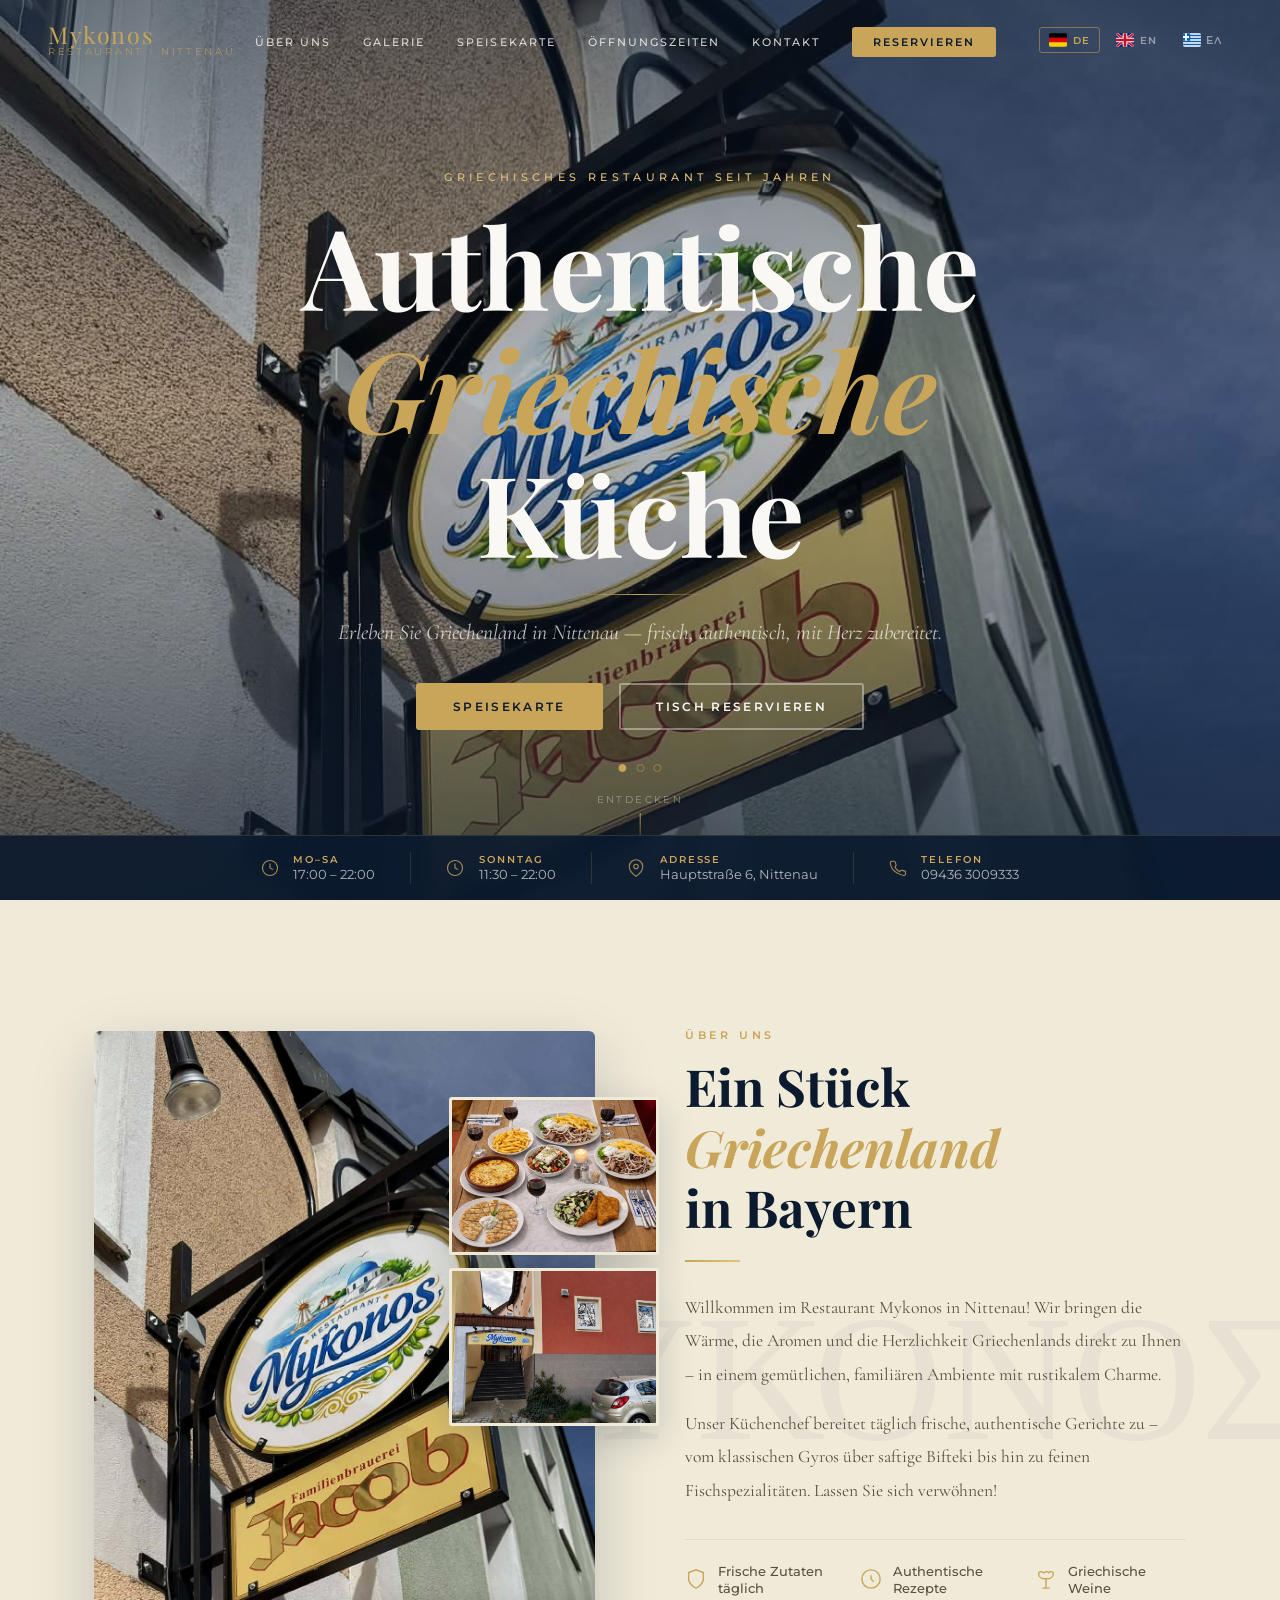
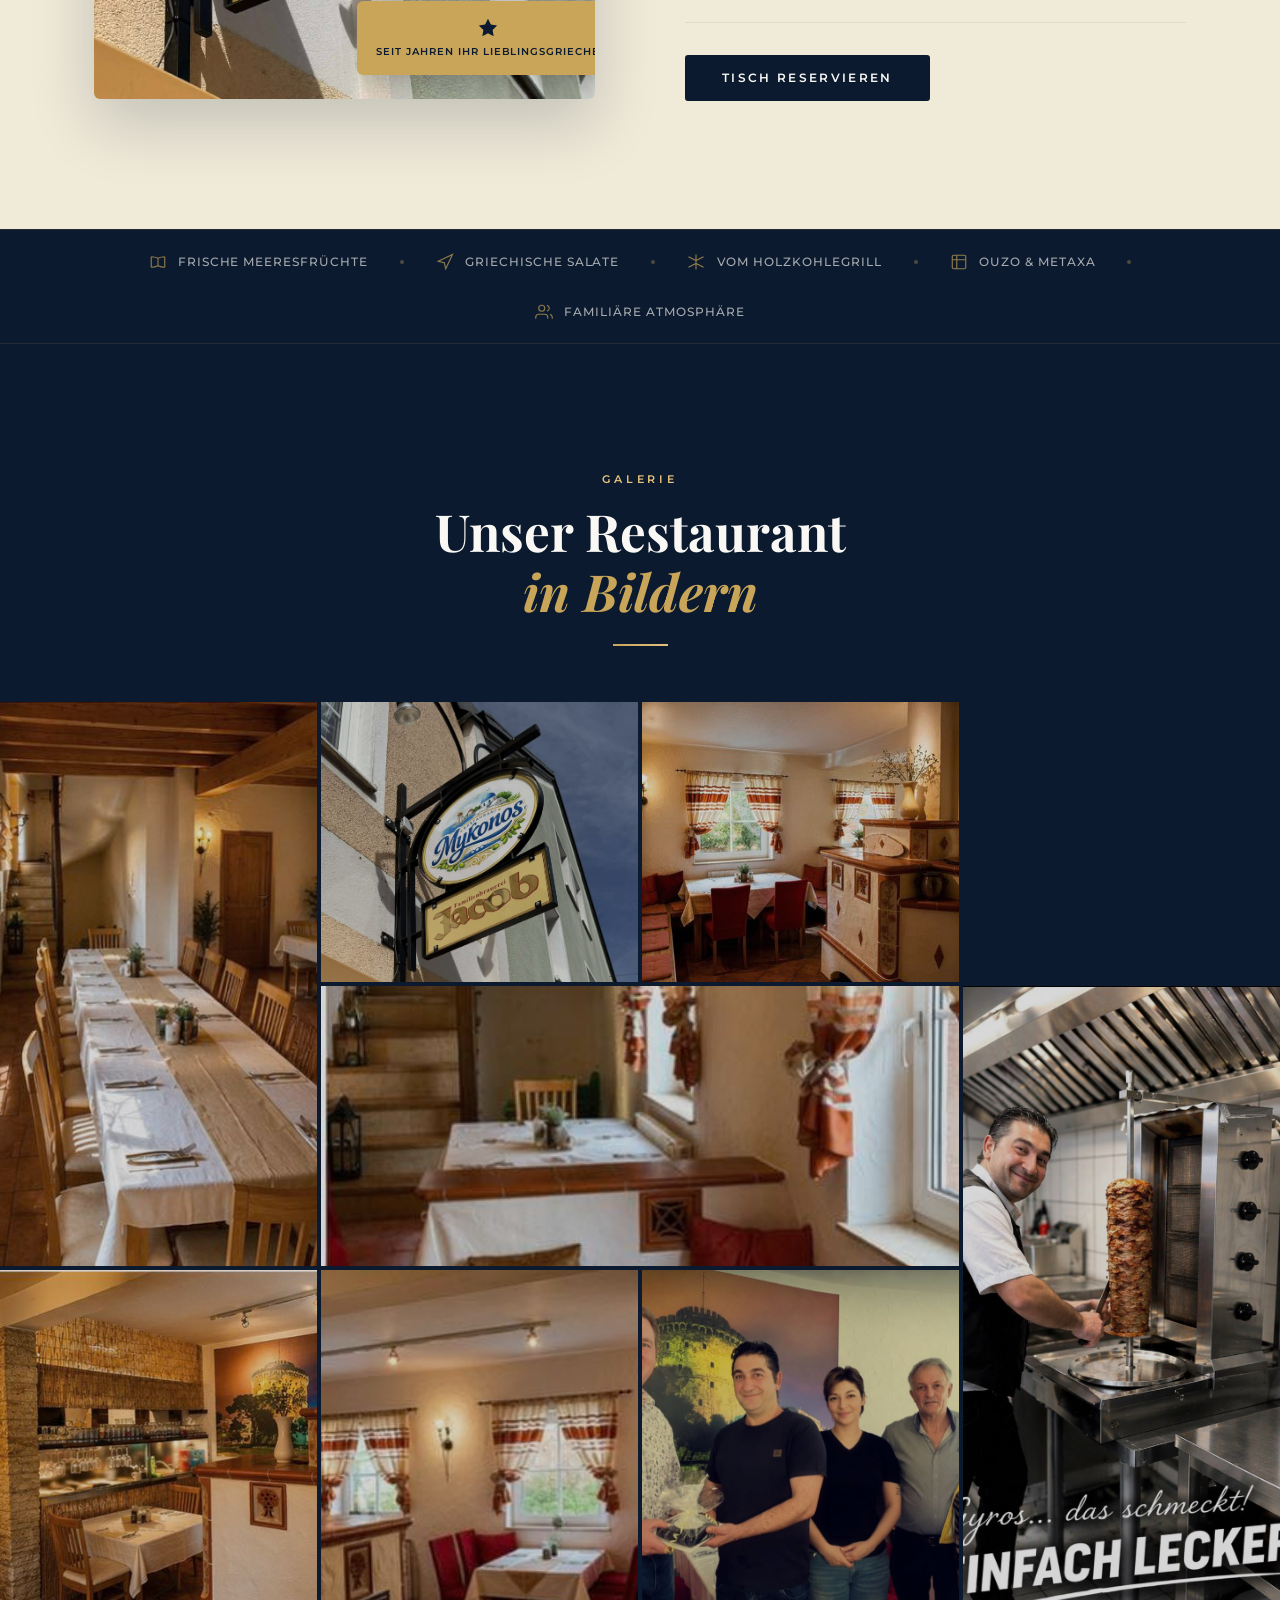
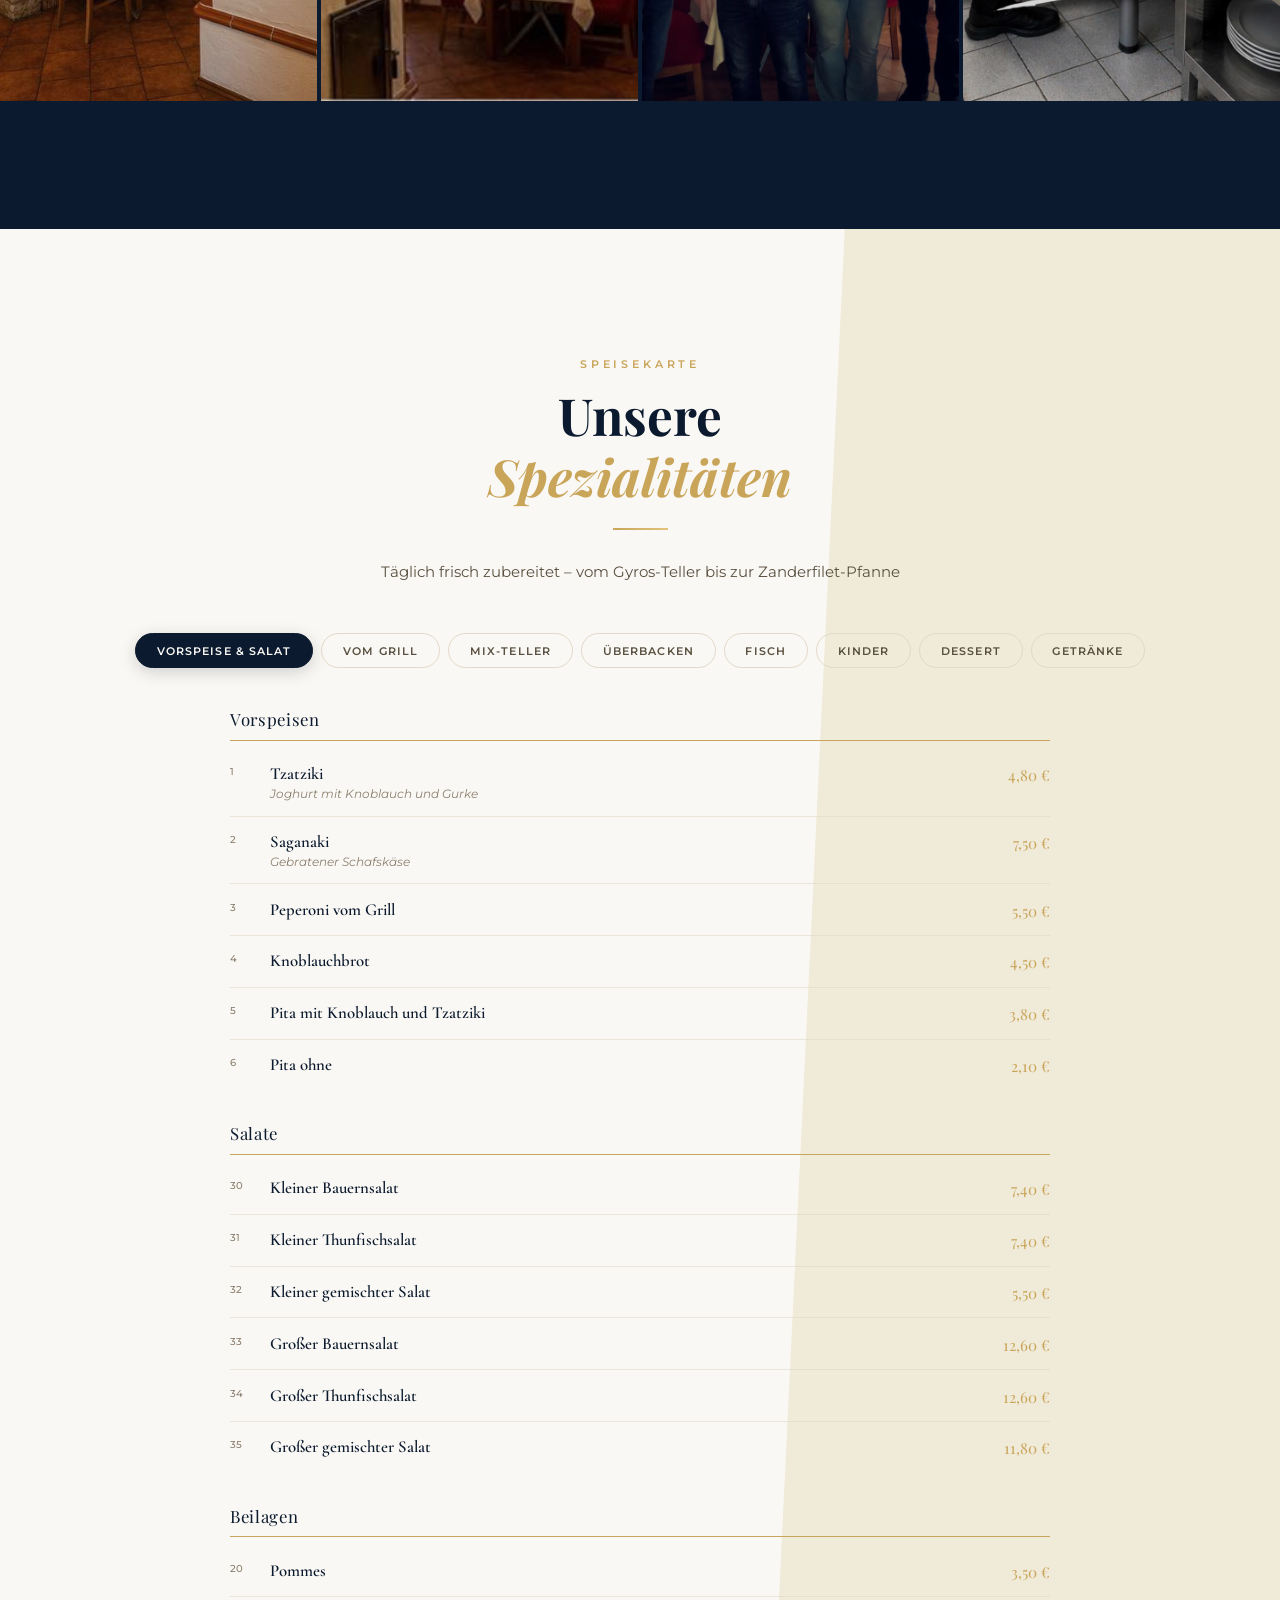
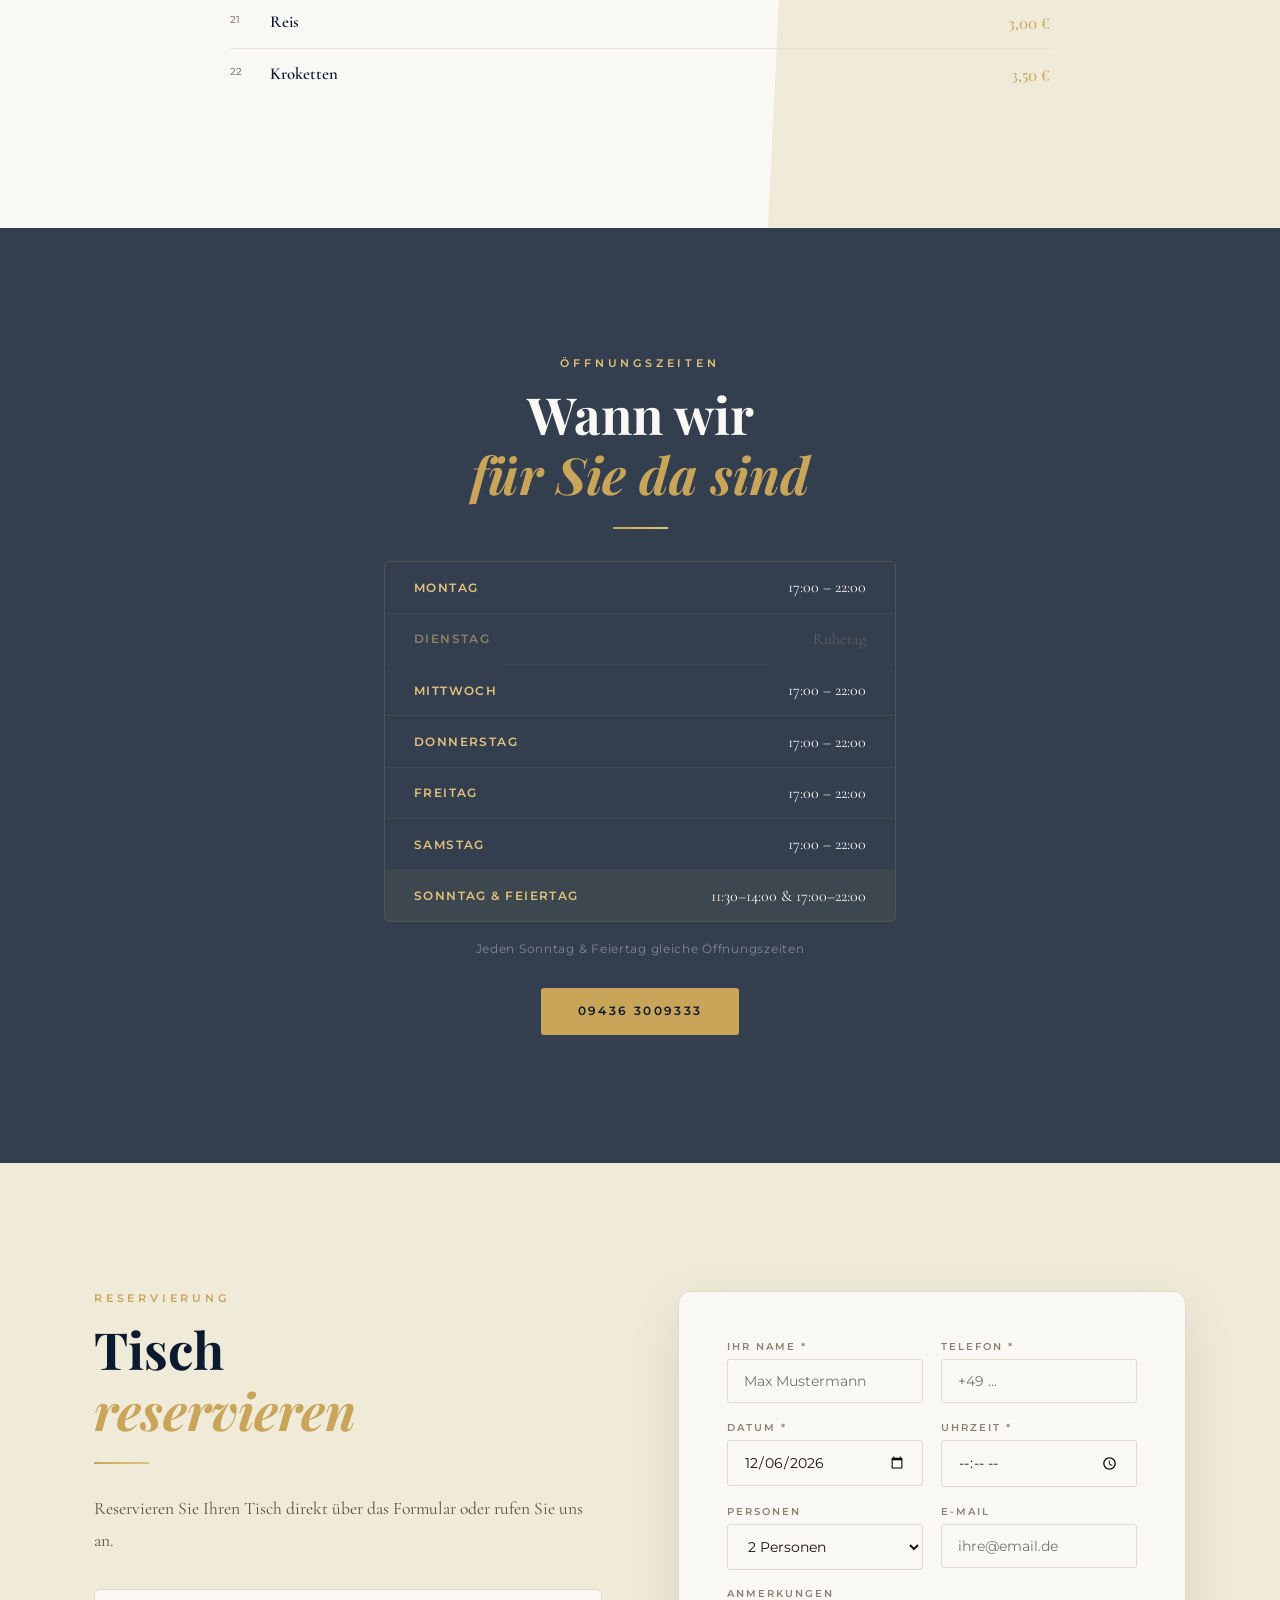
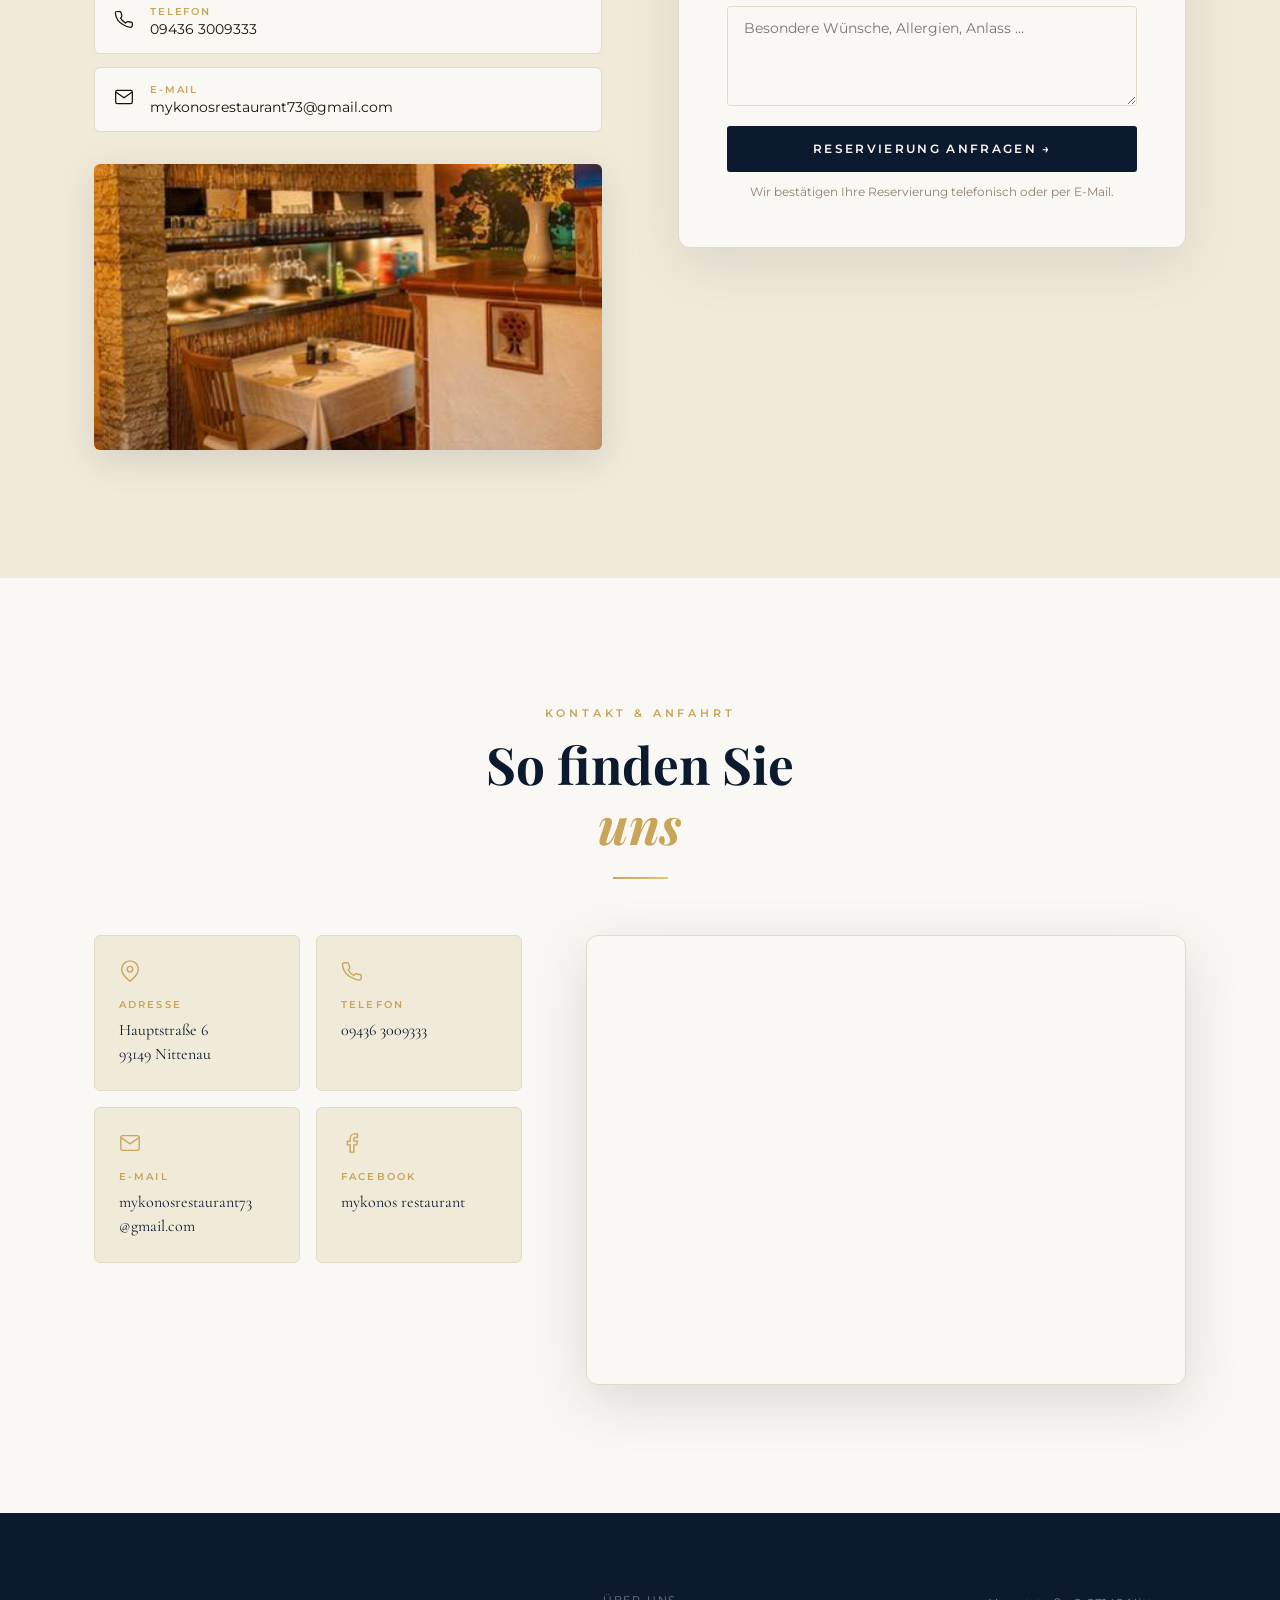
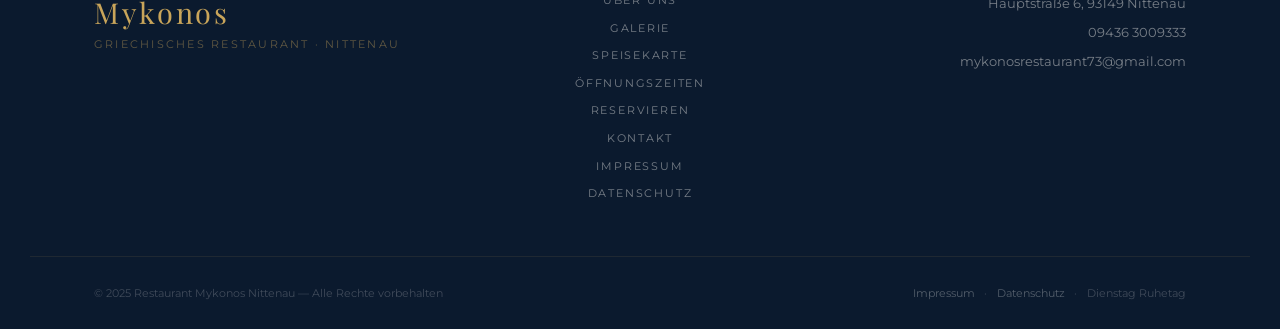
==== index.html @ b5bf8bdb "first commit" ====
<!doctype html>
<html lang="de">
  <head>
    <meta charset="UTF-8" />
    <meta name="viewport" content="width=device-width, initial-scale=1.0" />
    <meta
      name="description"
      content="Restaurant Mykonos Nittenau – Authentische griechische Küche in Bayern. Reservierungen: 09436 3009333"
    />
    <title>Mykonos Restaurant Nittenau</title>
    <link rel="preconnect" href="https://fonts.googleapis.com" />
    <link
      href="https://fonts.googleapis.com/css2?family=Playfair+Display:ital,wght@0,400;0,500;0,700;1,400;1,500&family=Cormorant+Garamond:ital,wght@0,300;0,400;0,600;1,300;1,400&family=Montserrat:wght@300;400;500;600&display=swap"
      rel="stylesheet"
    />
    <link rel="stylesheet" href="index.css" />
  </head>
  <body>
    <!-- LOADER -->
    <div class="loader" id="loader">
      <div class="loader-inner">
        <div class="loader-logo">Mykonos</div>
        <div class="loader-bar"><div class="loader-fill"></div></div>
      </div>
    </div>

    <!-- NAVBAR -->
    <nav class="navbar" id="navbar">
      <a href="#hero" class="nav-brand">
        <span class="brand-main">Mykonos</span>
        <span class="brand-sub" data-i18n="brand_sub"
          >Restaurant · Nittenau</span
        >
      </a>
      <ul class="nav-links" id="navLinks">
        <li>
          <a href="#about" class="nav-link" data-i18n="nav_about">Über uns</a>
        </li>
        <li>
          <a href="#gallery" class="nav-link" data-i18n="nav_gallery"
            >Galerie</a
          >
        </li>
        <li>
          <a href="#menu" class="nav-link" data-i18n="nav_menu">Speisekarte</a>
        </li>
        <li>
          <a href="#hours" class="nav-link" data-i18n="nav_hours"
            >Öffnungszeiten</a
          >
        </li>
        <li>
          <a href="#contact" class="nav-link" data-i18n="nav_contact"
            >Kontakt</a
          >
        </li>
        <li>
          <a
            href="#reservation"
            class="nav-link nav-cta"
            data-i18n="nav_reserve"
            >Reservieren</a
          >
        </li>
      </ul>
      <div class="lang-switcher" id="langSwitcher">
        <button class="lang-btn active" data-lang="de">
          <svg
            class="flag-icon"
            viewBox="0 0 20 15"
            xmlns="http://www.w3.org/2000/svg"
          >
            <rect width="20" height="5" fill="#000" />
            <rect y="5" width="20" height="5" fill="#D00" />
            <rect y="10" width="20" height="5" fill="#FFCE00" /></svg
          >DE
        </button>
        <button class="lang-btn" data-lang="en">
          <svg
            class="flag-icon"
            viewBox="0 0 20 15"
            xmlns="http://www.w3.org/2000/svg"
          >
            <rect width="20" height="15" fill="#012169" />
            <path d="M0,0 L20,15 M20,0 L0,15" stroke="#fff" stroke-width="3" />
            <path
              d="M0,0 L20,15 M20,0 L0,15"
              stroke="#C8102E"
              stroke-width="2"
            />
            <path d="M10,0 V15 M0,7.5 H20" stroke="#fff" stroke-width="5" />
            <path
              d="M10,0 V15 M0,7.5 H20"
              stroke="#C8102E"
              stroke-width="3"
            /></svg
          >EN
        </button>
        <button class="lang-btn" data-lang="el">
          <svg
            class="flag-icon"
            viewBox="0 0 20 15"
            xmlns="http://www.w3.org/2000/svg"
          >
            <rect width="20" height="15" fill="#0D5EAF" />
            <rect y="0" width="20" height="1.67" fill="#fff" />
            <rect y="3.33" width="20" height="1.67" fill="#fff" />
            <rect y="6.67" width="20" height="1.67" fill="#fff" />
            <rect y="10" width="20" height="1.67" fill="#fff" />
            <rect y="13.33" width="20" height="1.67" fill="#fff" />
            <rect width="8" height="8.33" fill="#0D5EAF" />
            <path
              d="M3.3,0 V8.33 M0,4.17 H6.7"
              stroke="#fff"
              stroke-width="2"
            /></svg
          >ΕΛ
        </button>
      </div>
      <button class="burger" id="burger" aria-label="Menü">
        <span></span><span></span><span></span>
      </button>
    </nav>

    <!-- MOBILE MENU -->
    <div class="mobile-overlay" id="mobileOverlay">
      <button class="mobile-close" id="mobileClose">
        <svg width="20" height="20" viewBox="0 0 20 20" fill="none">
          <path
            d="M2 2L18 18M18 2L2 18"
            stroke="currentColor"
            stroke-width="2"
            stroke-linecap="round"
          />
        </svg>
      </button>
      <nav class="mobile-nav">
        <a href="#about" class="mobile-link" data-close data-i18n="nav_about"
          >Über uns</a
        >
        <a
          href="#gallery"
          class="mobile-link"
          data-close
          data-i18n="nav_gallery"
          >Galerie</a
        >
        <a href="#menu" class="mobile-link" data-close data-i18n="nav_menu"
          >Speisekarte</a
        >
        <a href="#hours" class="mobile-link" data-close data-i18n="nav_hours"
          >Öffnungszeiten</a
        >
        <a
          href="#reservation"
          class="mobile-link mobile-link--cta"
          data-close
          data-i18n="nav_reserve"
          >Reservieren</a
        >
        <a
          href="#contact"
          class="mobile-link"
          data-close
          data-i18n="nav_contact"
          >Kontakt</a
        >
      </nav>
      <div class="mobile-lang">
        <button class="lang-btn active" data-lang="de">DE</button>
        <button class="lang-btn" data-lang="en">EN</button>
        <button class="lang-btn" data-lang="el">ΕΛ</button>
      </div>
      <div class="mobile-footer">
        <p>Hauptstraße 6, 93149 Nittenau</p>
        <p>09436 3009333</p>
      </div>
    </div>

    <!-- HERO -->
    <section class="hero" id="hero">
      <div class="hero-slides">
        <div
          class="hero-slide active"
          style="background-image: url(&quot;images/welcome.jpg&quot;)"
        ></div>
        <div
          class="hero-slide"
          style="background-image: url(&quot;images/trapezarione.jpg&quot;)"
        ></div>
        <div
          class="hero-slide"
          style="background-image: url(&quot;images/trapezarifive.jpg&quot;)"
        ></div>
      </div>
      <div class="hero-overlay"></div>
      <div class="hero-content">
        <p class="hero-eyebrow" data-i18n="hero_eyebrow">
          Griechisches Restaurant seit Jahren
        </p>
        <h1 class="hero-title">
          <span class="line" data-i18n="hero_line1">Authentische</span>
          <span class="line italic" data-i18n="hero_line2">Griechische</span>
          <span class="line" data-i18n="hero_line3">Küche</span>
        </h1>
        <div class="hero-divider"></div>
        <p class="hero-sub" data-i18n="hero_sub">
          Erleben Sie Griechenland in Nittenau — frisch, authentisch, mit Herz
          zubereitet.
        </p>
        <div class="hero-actions">
          <a href="#menu" class="btn btn--gold" data-i18n="hero_btn_menu"
            >Speisekarte</a
          >
          <a
            href="#reservation"
            class="btn btn--outline"
            data-i18n="hero_btn_reserve"
            >Tisch reservieren</a
          >
        </div>
      </div>
      <div class="hero-slide-dots">
        <button class="dot active" data-slide="0"></button>
        <button class="dot" data-slide="1"></button>
        <button class="dot" data-slide="2"></button>
      </div>
      <div class="hero-scroll-indicator">
        <span data-i18n="hero_scroll">Entdecken</span>
        <div class="scroll-line"></div>
      </div>
      <div class="hero-info-bar">
        <div class="info-item">
          <div class="info-icon-wrap">
            <svg
              width="18"
              height="18"
              viewBox="0 0 24 24"
              fill="none"
              stroke="currentColor"
              stroke-width="1.5"
            >
              <circle cx="12" cy="12" r="10" />
              <polyline points="12 6 12 12 16 14" />
            </svg>
          </div>
          <div>
            <strong data-i18n="info_weekdays">Mo–Sa</strong
            ><span data-i18n="info_weekdays_time">17:00 – 22:00</span>
          </div>
        </div>
        <div class="info-separator"></div>
        <div class="info-item">
          <div class="info-icon-wrap">
            <svg
              width="18"
              height="18"
              viewBox="0 0 24 24"
              fill="none"
              stroke="currentColor"
              stroke-width="1.5"
            >
              <path d="M12 2a10 10 0 1 0 0 20A10 10 0 0 0 12 2z" />
              <path d="M12 6v6l4 2" />
            </svg>
          </div>
          <div>
            <strong data-i18n="info_sunday">Sonntag</strong
            ><span data-i18n="info_sunday_time">11:30 – 22:00</span>
          </div>
        </div>
        <div class="info-separator"></div>
        <div class="info-item">
          <div class="info-icon-wrap">
            <svg
              width="18"
              height="18"
              viewBox="0 0 24 24"
              fill="none"
              stroke="currentColor"
              stroke-width="1.5"
            >
              <path d="M21 10c0 7-9 13-9 13s-9-6-9-13a9 9 0 0 1 18 0z" />
              <circle cx="12" cy="10" r="3" />
            </svg>
          </div>
          <div>
            <strong data-i18n="info_address_label">Adresse</strong
            ><span>Hauptstraße 6, Nittenau</span>
          </div>
        </div>
        <div class="info-separator"></div>
        <div class="info-item">
          <div class="info-icon-wrap">
            <svg
              width="18"
              height="18"
              viewBox="0 0 24 24"
              fill="none"
              stroke="currentColor"
              stroke-width="1.5"
            >
              <path
                d="M22 16.92v3a2 2 0 0 1-2.18 2 19.79 19.79 0 0 1-8.63-3.07A19.5 19.5 0 0 1 4.69 13.6 19.79 19.79 0 0 1 1.61 5a2 2 0 0 1 1.99-2h3a2 2 0 0 1 2 1.72c.127.96.361 1.903.7 2.81a2 2 0 0 1-.45 2.11L7.91 10.91a16 16 0 0 0 6 6l1.27-1.27a2 2 0 0 1 2.11-.45c.907.339 1.85.573 2.81.7A2 2 0 0 1 22 16.92z"
              />
            </svg>
          </div>
          <div>
            <strong data-i18n="info_phone_label">Telefon</strong
            ><span>09436 3009333</span>
          </div>
        </div>
      </div>
    </section>

    <!-- ABOUT -->
    <section class="about section" id="about">
      <!-- Background slideshow (very subtle) -->
      <div class="about-bg-slides" id="aboutBgSlides">
        <div
          class="about-bg-slide active"
          style="background-image: url(&quot;images/nikos.jpg&quot;)"
        ></div>
        <div
          class="about-bg-slide"
          style="background-image: url(&quot;images/trapezarione.jpg&quot;)"
        ></div>
        <div
          class="about-bg-slide"
          style="background-image: url(&quot;images/trapezarifive.jpg&quot;)"
        ></div>
        <div
          class="about-bg-slide"
          style="background-image: url(&quot;images/welcome.jpg&quot;)"
        ></div>
      </div>
      <div class="about-deco-text">ΜΥΚΟΝΟΣ</div>
      <div class="container">
        <div class="about-grid">
          <div class="about-mosaic" data-reveal-left>
            <div class="mosaic-main">
              <img src="images/welcome.jpg" alt="Unser Koch" loading="lazy" />
              <div class="mosaic-badge">
                <svg
                  width="22"
                  height="22"
                  viewBox="0 0 24 24"
                  fill="var(--navy)"
                  stroke="none"
                >
                  <path
                    d="M12 2l3.09 6.26L22 9.27l-5 4.87 1.18 6.88L12 17.77l-6.18 3.25L7 14.14 2 9.27l6.91-1.01L12 2z"
                  />
                </svg>
                <span class="badge-label" data-i18n="about_badge"
                  >Seit Jahren<br />Ihr Lieblingsgrieche</span
                >
              </div>
            </div>
            <div class="mosaic-side">
              <div class="mosaic-sm">
                <img src="images/trapezari.jpg" alt="Gastraum" loading="lazy" />
              </div>
              <div class="mosaic-sm">
                <img
                  src="images/eingang.jpg"
                  alt="Kaminzimmer"
                  loading="lazy"
                />
              </div>
            </div>
          </div>
          <div class="about-text" data-reveal-right>
            <div class="section-eyebrow" data-i18n="nav_about">Über uns</div>
            <h2 class="section-title" data-i18n="about_title">
              Ein Stück<br /><em>Griechenland</em><br />in Bayern
            </h2>
            <div class="gold-rule"></div>
            <p data-i18n="about_p1">
              Willkommen im Restaurant Mykonos in Nittenau! Wir bringen die
              Wärme, die Aromen und die Herzlichkeit Griechenlands direkt zu
              Ihnen – in einem gemütlichen, familiären Ambiente mit rustikalem
              Charme.
            </p>
            <p data-i18n="about_p2">
              Unser Küchenchef bereitet täglich frische, authentische Gerichte
              zu – vom klassischen Gyros über saftige Bifteki bis hin zu feinen
              Fischspezialitäten. Lassen Sie sich verwöhnen!
            </p>
            <div class="about-pillars">
              <div class="pillar">
                <div class="pillar-icon">
                  <svg
                    width="22"
                    height="22"
                    viewBox="0 0 24 24"
                    fill="none"
                    stroke="currentColor"
                    stroke-width="1.5"
                  >
                    <path d="M12 22s8-4 8-10V5l-8-3-8 3v7c0 6 8 10 8 10z" />
                  </svg>
                </div>
                <div class="pillar-text" data-i18n="pillar1">
                  Frische Zutaten täglich
                </div>
              </div>
              <div class="pillar">
                <div class="pillar-icon">
                  <svg
                    width="22"
                    height="22"
                    viewBox="0 0 24 24"
                    fill="none"
                    stroke="currentColor"
                    stroke-width="1.5"
                  >
                    <path
                      d="M12 2C6.5 2 2 6.5 2 12s4.5 10 10 10 10-4.5 10-10S17.5 2 12 2z"
                    />
                    <path d="M12 8v4l3 3" />
                  </svg>
                </div>
                <div class="pillar-text" data-i18n="pillar2">
                  Authentische Rezepte
                </div>
              </div>
              <div class="pillar">
                <div class="pillar-icon">
                  <svg
                    width="22"
                    height="22"
                    viewBox="0 0 24 24"
                    fill="none"
                    stroke="currentColor"
                    stroke-width="1.5"
                  >
                    <path
                      d="M8 22h8M12 11v11M6.5 4C5.1 4 4 5.1 4 6.5c0 3.5 3.5 5.5 8 5.5s8-2 8-5.5C20 5.1 18.9 4 17.5 4c-1 0-1.9.5-2.5 1.3-.6-.8-1.5-1.3-2.5-1.3s-1.9.5-2.5 1.3C7.4 4.5 6.5 4 6.5 4z"
                    />
                  </svg>
                </div>
                <div class="pillar-text" data-i18n="pillar3">
                  Griechische Weine
                </div>
              </div>
            </div>
            <a href="#reservation" class="btn btn--dark" data-i18n="about_cta"
              >Tisch reservieren</a
            >
          </div>
        </div>
      </div>
    </section>

    <!-- FEATURES STRIP -->
    <div class="features-strip">
      <!-- Background slideshow -->
      <div class="features-bg-slides" id="featuresBgSlides">
        <div
          class="features-bg-slide active"
          style="background-image: url(&quot;images/trapezarifour.jpg&quot;)"
        ></div>
        <div
          class="features-bg-slide"
          style="background-image: url(&quot;images/nikos.jpg&quot;)"
        ></div>
        <div
          class="features-bg-slide"
          style="background-image: url(&quot;images/trapezarithree.jpg&quot;)"
        ></div>
      </div>
      <div class="features-inner">
        <div class="feature">
          <svg
            width="18"
            height="18"
            viewBox="0 0 24 24"
            fill="none"
            stroke="currentColor"
            stroke-width="1.5"
          >
            <path
              d="M3 19c3 0 7-1 9-2 2 1 6 2 9 2M3 5c3 0 7 1 9 2 2-1 6-2 9-2M3 5v14M21 5v14M12 7v10"
            /></svg
          ><span data-i18n="feat1">Frische Meeresfrüchte</span>
        </div>
        <div class="feature-dot"></div>
        <div class="feature">
          <svg
            width="18"
            height="18"
            viewBox="0 0 24 24"
            fill="none"
            stroke="currentColor"
            stroke-width="1.5"
          >
            <path d="M3 11l19-9-9 19-2-8-8-2z" /></svg
          ><span data-i18n="feat2">Griechische Salate</span>
        </div>
        <div class="feature-dot"></div>
        <div class="feature">
          <svg
            width="18"
            height="18"
            viewBox="0 0 24 24"
            fill="none"
            stroke="currentColor"
            stroke-width="1.5"
          >
            <path d="M12 2v20M2 5l10 5 10-5M2 19l10-5 10 5" /></svg
          ><span data-i18n="feat3">Vom Holzkohlegrill</span>
        </div>
        <div class="feature-dot"></div>
        <div class="feature">
          <svg
            width="18"
            height="18"
            viewBox="0 0 24 24"
            fill="none"
            stroke="currentColor"
            stroke-width="1.5"
          >
            <path
              d="M9 3H5a2 2 0 0 0-2 2v4m6-6h10a2 2 0 0 1 2 2v4M9 3v18m0 0h10a2 2 0 0 0 2-2V9M9 21H5a2 2 0 0 1-2-2V9m0 0h18"
            /></svg
          ><span data-i18n="feat4">Ouzo & Metaxa</span>
        </div>
        <div class="feature-dot"></div>
        <div class="feature">
          <svg
            width="18"
            height="18"
            viewBox="0 0 24 24"
            fill="none"
            stroke="currentColor"
            stroke-width="1.5"
          >
            <path d="M17 21v-2a4 4 0 0 0-4-4H5a4 4 0 0 0-4 4v2" />
            <circle cx="9" cy="7" r="4" />
            <path
              d="M23 21v-2a4 4 0 0 0-3-3.87M16 3.13a4 4 0 0 1 0 7.75"
            /></svg
          ><span data-i18n="feat5">Familiäre Atmosphäre</span>
        </div>
      </div>
    </div>

    <!-- GALLERY -->
    <section class="gallery section" id="gallery">
      <div class="container">
        <div class="section-header center" data-reveal>
          <div class="section-eyebrow" data-i18n="nav_gallery">Galerie</div>
          <h2 class="section-title" data-i18n="gallery_title">
            Unser Restaurant<br /><em>in Bildern</em>
          </h2>
          <div class="gold-rule centered"></div>
        </div>
      </div>
      <div class="gallery-masonry">
        <div class="g-item g-item--tall" data-reveal data-num="01">
          <img src="images/trapezarione.jpg" alt="Gastraum" loading="lazy" />
          <div class="g-item-zoom">
            <svg
              width="18"
              height="18"
              viewBox="0 0 24 24"
              fill="none"
              stroke="currentColor"
              stroke-width="1.5"
            >
              <circle cx="11" cy="11" r="8" />
              <path d="m21 21-4.35-4.35" />
              <path d="M11 8v6M8 11h6" />
            </svg>
          </div>
          <div class="g-caption" data-i18n="gal1">Gemütlicher Gastraum</div>
        </div>
        <div class="g-item" data-reveal data-num="02">
          <img src="images/welcome.jpg" alt="Spezialitäten" loading="lazy" />
          <div class="g-item-zoom">
            <svg
              width="18"
              height="18"
              viewBox="0 0 24 24"
              fill="none"
              stroke="currentColor"
              stroke-width="1.5"
            >
              <circle cx="11" cy="11" r="8" />
              <path d="m21 21-4.35-4.35" />
              <path d="M11 8v6M8 11h6" />
            </svg>
          </div>
          <div class="g-caption" data-i18n="gal2">
            Griechische Spezialitäten
          </div>
        </div>
        <div class="g-item" data-reveal data-num="03">
          <img src="images/trapezaritwo.jpg" alt="Kaminzimmer" loading="lazy" />
          <div class="g-item-zoom">
            <svg
              width="18"
              height="18"
              viewBox="0 0 24 24"
              fill="none"
              stroke="currentColor"
              stroke-width="1.5"
            >
              <circle cx="11" cy="11" r="8" />
              <path d="m21 21-4.35-4.35" />
              <path d="M11 8v6M8 11h6" />
            </svg>
          </div>
          <div class="g-caption" data-i18n="gal3">Kaminzimmer</div>
        </div>
        <div class="g-item g-item--wide" data-reveal data-num="04">
          <img src="images/trapezarifive.jpg" alt="Festtafel" loading="lazy" />
          <div class="g-item-zoom">
            <svg
              width="18"
              height="18"
              viewBox="0 0 24 24"
              fill="none"
              stroke="currentColor"
              stroke-width="1.5"
            >
              <circle cx="11" cy="11" r="8" />
              <path d="m21 21-4.35-4.35" />
              <path d="M11 8v6M8 11h6" />
            </svg>
          </div>
          <div class="g-caption" data-i18n="gal4">Für besondere Anlässe</div>
        </div>
        <div class="g-item g-item--tall" data-reveal data-num="05">
          <img src="images/nikos.jpg" alt="Koch" loading="lazy" />
          <div class="g-item-zoom">
            <svg
              width="18"
              height="18"
              viewBox="0 0 24 24"
              fill="none"
              stroke="currentColor"
              stroke-width="1.5"
            >
              <circle cx="11" cy="11" r="8" />
              <path d="m21 21-4.35-4.35" />
              <path d="M11 8v6M8 11h6" />
            </svg>
          </div>
          <div class="g-caption" data-i18n="gal5">Frisch zubereitet</div>
        </div>
        <div class="g-item" data-reveal data-num="06">
          <img src="images/trapezarithree.jpg" alt="Ambiente" loading="lazy" />
          <div class="g-item-zoom">
            <svg
              width="18"
              height="18"
              viewBox="0 0 24 24"
              fill="none"
              stroke="currentColor"
              stroke-width="1.5"
            >
              <circle cx="11" cy="11" r="8" />
              <path d="m21 21-4.35-4.35" />
              <path d="M11 8v6M8 11h6" />
            </svg>
          </div>
          <div class="g-caption" data-i18n="gal6">Stimmungsvolles Ambiente</div>
        </div>
        <div class="g-item" data-reveal data-num="07">
          <img src="images/trapezarifour.jpg" alt="Bar" loading="lazy" />
          <div class="g-item-zoom">
            <svg
              width="18"
              height="18"
              viewBox="0 0 24 24"
              fill="none"
              stroke="currentColor"
              stroke-width="1.5"
            >
              <circle cx="11" cy="11" r="8" />
              <path d="m21 21-4.35-4.35" />
              <path d="M11 8v6M8 11h6" />
            </svg>
          </div>
          <div class="g-caption" data-i18n="gal7">Bar & Lounge</div>
        </div>
        <div class="g-item" data-reveal data-num="08">
          <img src="images/offnung.jpg" alt="Eingang" loading="lazy" />
          <div class="g-item-zoom">
            <svg
              width="18"
              height="18"
              viewBox="0 0 24 24"
              fill="none"
              stroke="currentColor"
              stroke-width="1.5"
            >
              <circle cx="11" cy="11" r="8" />
              <path d="m21 21-4.35-4.35" />
              <path d="M11 8v6M8 11h6" />
            </svg>
          </div>
          <div class="g-caption" data-i18n="gal8">Öffnungszeiten</div>
        </div>
      </div>

      <!-- Lightbox -->
      <div class="lightbox" id="lightbox">
        <button class="lb-close" id="lbClose">
          <svg width="20" height="20" viewBox="0 0 20 20" fill="none">
            <path
              d="M2 2L18 18M18 2L2 18"
              stroke="currentColor"
              stroke-width="2"
              stroke-linecap="round"
            />
          </svg>
        </button>
        <button class="lb-prev" id="lbPrev">
          <svg
            width="24"
            height="24"
            viewBox="0 0 24 24"
            fill="none"
            stroke="currentColor"
            stroke-width="1.5"
          >
            <polyline points="15 18 9 12 15 6" />
          </svg>
        </button>
        <button class="lb-next" id="lbNext">
          <svg
            width="24"
            height="24"
            viewBox="0 0 24 24"
            fill="none"
            stroke="currentColor"
            stroke-width="1.5"
          >
            <polyline points="9 18 15 12 9 6" />
          </svg>
        </button>
        <div class="lb-img-wrap">
          <img src="" alt="" id="lbImg" />
          <p class="lb-caption" id="lbCaption"></p>
        </div>
      </div>
    </section>

    <!-- MENU -->
    <section class="menu-section section" id="menu">
      <div class="menu-bg-deco"></div>
      <div class="container">
        <div class="section-header center" data-reveal>
          <div class="section-eyebrow" data-i18n="nav_menu">Speisekarte</div>
          <h2 class="section-title" data-i18n="menu_title">
            Unsere<br /><em>Spezialitäten</em>
          </h2>
          <div class="gold-rule centered"></div>
          <p class="section-sub" data-i18n="menu_sub">
            Täglich frisch zubereitet – vom Gyros-Teller bis zur
            Zanderfilet-Pfanne
          </p>
        </div>
        <div class="menu-tabs" role="tablist">
          <button
            class="mtab active"
            data-tab="vorspeise"
            role="tab"
            data-i18n="tab_starter"
          >
            Vorspeise & Salat
          </button>
          <button
            class="mtab"
            data-tab="grill"
            role="tab"
            data-i18n="tab_grill"
          >
            Vom Grill
          </button>
          <button class="mtab" data-tab="mix" role="tab" data-i18n="tab_mix">
            Mix-Teller
          </button>
          <button
            class="mtab"
            data-tab="ueber"
            role="tab"
            data-i18n="tab_gratin"
          >
            Überbacken
          </button>
          <button class="mtab" data-tab="fisch" role="tab" data-i18n="tab_fish">
            Fisch
          </button>
          <button
            class="mtab"
            data-tab="kinder"
            role="tab"
            data-i18n="tab_kids"
          >
            Kinder
          </button>
          <button
            class="mtab"
            data-tab="dessert"
            role="tab"
            data-i18n="tab_dessert"
          >
            Dessert
          </button>
          <button
            class="mtab"
            data-tab="drinks"
            role="tab"
            data-i18n="tab_drinks"
          >
            Getränke
          </button>
        </div>
        <div class="menu-panels">
          <!-- STARTERS -->
          <div class="mpanel active" id="tab-vorspeise">
            <div class="menu-category-title" data-i18n="cat_starters">
              Vorspeisen
            </div>
            <div class="menu-list">
              <div class="mitem">
                <div class="mitem-info">
                  <span class="mitem-num">1</span>
                  <div>
                    <span class="mitem-name">Tzatziki</span
                    ><span class="mitem-desc" data-i18n="m1_desc"
                      >Joghurt mit Knoblauch und Gurke</span
                    >
                  </div>
                </div>
                <span class="mitem-price">4,80 €</span>
              </div>
              <div class="mitem">
                <div class="mitem-info">
                  <span class="mitem-num">2</span>
                  <div>
                    <span class="mitem-name">Saganaki</span
                    ><span class="mitem-desc" data-i18n="m2_desc"
                      >Gebratener Schafskäse</span
                    >
                  </div>
                </div>
                <span class="mitem-price">7,50 €</span>
              </div>
              <div class="mitem">
                <div class="mitem-info">
                  <span class="mitem-num">3</span>
                  <div>
                    <span class="mitem-name" data-i18n="m3_name"
                      >Peperoni vom Grill</span
                    >
                  </div>
                </div>
                <span class="mitem-price">5,50 €</span>
              </div>
              <div class="mitem">
                <div class="mitem-info">
                  <span class="mitem-num">4</span>
                  <div>
                    <span class="mitem-name" data-i18n="m4_name"
                      >Knoblauchbrot</span
                    >
                  </div>
                </div>
                <span class="mitem-price">4,50 €</span>
              </div>
              <div class="mitem">
                <div class="mitem-info">
                  <span class="mitem-num">5</span>
                  <div>
                    <span class="mitem-name" data-i18n="m5_name"
                      >Pita mit Knoblauch und Tzatziki</span
                    >
                  </div>
                </div>
                <span class="mitem-price">3,80 €</span>
              </div>
              <div class="mitem">
                <div class="mitem-info">
                  <span class="mitem-num">6</span>
                  <div>
                    <span class="mitem-name" data-i18n="m6_name"
                      >Pita ohne</span
                    >
                  </div>
                </div>
                <span class="mitem-price">2,10 €</span>
              </div>
            </div>
            <div
              class="menu-category-title"
              style="margin-top: 2rem"
              data-i18n="cat_salads"
            >
              Salate
            </div>
            <div class="menu-list">
              <div class="mitem">
                <div class="mitem-info">
                  <span class="mitem-num">30</span>
                  <div>
                    <span class="mitem-name" data-i18n="m30_name"
                      >Kleiner Bauernsalat</span
                    >
                  </div>
                </div>
                <span class="mitem-price">7,40 €</span>
              </div>
              <div class="mitem">
                <div class="mitem-info">
                  <span class="mitem-num">31</span>
                  <div>
                    <span class="mitem-name" data-i18n="m31_name"
                      >Kleiner Thunfischsalat</span
                    >
                  </div>
                </div>
                <span class="mitem-price">7,40 €</span>
              </div>
              <div class="mitem">
                <div class="mitem-info">
                  <span class="mitem-num">32</span>
                  <div>
                    <span class="mitem-name" data-i18n="m32_name"
                      >Kleiner gemischter Salat</span
                    >
                  </div>
                </div>
                <span class="mitem-price">5,50 €</span>
              </div>
              <div class="mitem">
                <div class="mitem-info">
                  <span class="mitem-num">33</span>
                  <div>
                    <span class="mitem-name" data-i18n="m33_name"
                      >Großer Bauernsalat</span
                    >
                  </div>
                </div>
                <span class="mitem-price">12,60 €</span>
              </div>
              <div class="mitem">
                <div class="mitem-info">
                  <span class="mitem-num">34</span>
                  <div>
                    <span class="mitem-name" data-i18n="m34_name"
                      >Großer Thunfischsalat</span
                    >
                  </div>
                </div>
                <span class="mitem-price">12,60 €</span>
              </div>
              <div class="mitem">
                <div class="mitem-info">
                  <span class="mitem-num">35</span>
                  <div>
                    <span class="mitem-name" data-i18n="m35_name"
                      >Großer gemischter Salat</span
                    >
                  </div>
                </div>
                <span class="mitem-price">11,80 €</span>
              </div>
            </div>
            <div
              class="menu-category-title"
              style="margin-top: 2rem"
              data-i18n="cat_sides"
            >
              Beilagen
            </div>
            <div class="menu-list">
              <div class="mitem">
                <div class="mitem-info">
                  <span class="mitem-num">20</span>
                  <div>
                    <span class="mitem-name" data-i18n="m20_name">Pommes</span>
                  </div>
                </div>
                <span class="mitem-price">3,50 €</span>
              </div>
              <div class="mitem">
                <div class="mitem-info">
                  <span class="mitem-num">21</span>
                  <div>
                    <span class="mitem-name" data-i18n="m21_name">Reis</span>
                  </div>
                </div>
                <span class="mitem-price">3,00 €</span>
              </div>
              <div class="mitem">
                <div class="mitem-info">
                  <span class="mitem-num">22</span>
                  <div>
                    <span class="mitem-name" data-i18n="m22_name"
                      >Kroketten</span
                    >
                  </div>
                </div>
                <span class="mitem-price">3,50 €</span>
              </div>
            </div>
          </div>
          <!-- GRILL -->
          <div class="mpanel" id="tab-grill">
            <div class="menu-category-title" data-i18n="tab_grill">
              Vom Grill
            </div>
            <div class="menu-list">
              <div class="mitem">
                <div class="mitem-info">
                  <span class="mitem-num">50</span>
                  <div>
                    <span class="mitem-name">Gyros-Teller</span
                    ><span class="mitem-desc" data-i18n="grill_side"
                      >mit Pommes, Reis und Tzatziki</span
                    >
                  </div>
                </div>
                <span class="mitem-price">14,50 €</span>
              </div>
              <div class="mitem">
                <div class="mitem-info">
                  <span class="mitem-num">51</span>
                  <div>
                    <span class="mitem-name">Souvlaki-Teller</span
                    ><span class="mitem-desc" data-i18n="grill_side"
                      >mit Pommes, Reis und Tzatziki</span
                    >
                  </div>
                </div>
                <span class="mitem-price">14,90 €</span>
              </div>
              <div class="mitem">
                <div class="mitem-info">
                  <span class="mitem-num">52</span>
                  <div>
                    <span class="mitem-name" data-i18n="m52_name"
                      >Schweinesteak-Teller</span
                    ><span class="mitem-desc" data-i18n="m52_desc"
                      >mit Pommes, Reis und Kräutercreme</span
                    >
                  </div>
                </div>
                <span class="mitem-price">14,90 €</span>
              </div>
              <div class="mitem">
                <div class="mitem-info">
                  <span class="mitem-num">53</span>
                  <div>
                    <span class="mitem-name">Soutzoukaki</span
                    ><span class="mitem-desc" data-i18n="m53_desc"
                      >Hackfleischröllchen – mit Pommes, Reis und Tzatziki</span
                    >
                  </div>
                </div>
                <span class="mitem-price">14,50 €</span>
              </div>
              <div class="mitem mitem--featured">
                <div class="mitem-info">
                  <span class="mitem-num">54</span>
                  <div>
                    <span class="mitem-name" data-i18n="m54_name"
                      >Bifteki ★</span
                    ><span class="mitem-desc" data-i18n="m54_desc"
                      >Hackfleischsteak gefüllt mit Schafskäse, Pommes, Reis und
                      Tzatziki</span
                    >
                  </div>
                </div>
                <span class="mitem-price">16,70 €</span>
              </div>
              <div class="mitem">
                <div class="mitem-info">
                  <span class="mitem-num">55</span>
                  <div>
                    <span class="mitem-name" data-i18n="m55_name"
                      >Hähnchenbrustfilet</span
                    ><span class="mitem-desc" data-i18n="grill_side"
                      >mit Pommes, Reis und Tzatziki</span
                    >
                  </div>
                </div>
                <span class="mitem-price">16,70 €</span>
              </div>
            </div>
          </div>
          <!-- MIX -->
          <div class="mpanel" id="tab-mix">
            <div class="menu-category-title" data-i18n="tab_mix">
              Mix-Teller
            </div>
            <div class="menu-list">
              <div class="mitem">
                <div class="mitem-info">
                  <span class="mitem-num">56</span>
                  <div>
                    <span class="mitem-name">Rodos-Teller</span
                    ><span class="mitem-desc" data-i18n="m56_desc"
                      >Gyros, Souvlaki, Zwiebeln – Pommes, Reis und
                      Tzatziki</span
                    >
                  </div>
                </div>
                <span class="mitem-price">15,40 €</span>
              </div>
              <div class="mitem mitem--featured">
                <div class="mitem-info">
                  <span class="mitem-num">57</span>
                  <div>
                    <span class="mitem-name" data-i18n="m57_name"
                      >Grill-Teller ★</span
                    ><span class="mitem-desc" data-i18n="m57_desc"
                      >Gyros, Soutzoukaki, Steak, Souvlaki – Pommes, Reis und
                      Tzatziki</span
                    >
                  </div>
                </div>
                <span class="mitem-price">17,60 €</span>
              </div>
              <div class="mitem">
                <div class="mitem-info">
                  <span class="mitem-num">58</span>
                  <div>
                    <span class="mitem-name">Paros-Teller</span
                    ><span class="mitem-desc" data-i18n="m58_desc"
                      >Gyros, Kalamari, Zwiebeln – Pommes, Reis und
                      Tzatziki</span
                    >
                  </div>
                </div>
                <span class="mitem-price">16,40 €</span>
              </div>
              <div class="mitem">
                <div class="mitem-info">
                  <span class="mitem-num">59</span>
                  <div>
                    <span class="mitem-name">Kreta-Teller</span
                    ><span class="mitem-desc" data-i18n="m59_desc"
                      >Gyros, Soutzoukaki, Hähnchenbrustfilet, Souvlaki –
                      Pommes, Reis und Tzatziki</span
                    >
                  </div>
                </div>
                <span class="mitem-price">18,40 €</span>
              </div>
              <div class="mitem mitem--featured">
                <div class="mitem-info">
                  <span class="mitem-num">60</span>
                  <div>
                    <span class="mitem-name" data-i18n="m60_name"
                      >Mykonos-Teller ★</span
                    ><span class="mitem-desc" data-i18n="m60_desc"
                      >Gyros, Kalamari, Steak, Souvlaki, Zwiebeln – Pommes, Reis
                      und Tzatziki</span
                    >
                  </div>
                </div>
                <span class="mitem-price">19,80 €</span>
              </div>
            </div>
          </div>
          <!-- GRATIN -->
          <div class="mpanel" id="tab-ueber">
            <div class="menu-category-title" data-i18n="tab_gratin">
              Überbacken
            </div>
            <div class="menu-list">
              <div class="mitem">
                <div class="mitem-info">
                  <span class="mitem-num">80</span>
                  <div>
                    <span class="mitem-name" data-i18n="m80_name"
                      >Gyros überbacken</span
                    ><span class="mitem-desc" data-i18n="m80_desc"
                      >mit Metaxasauce, Käse und Pommes</span
                    >
                  </div>
                </div>
                <span class="mitem-price">16,50 €</span>
              </div>
              <div class="mitem">
                <div class="mitem-info">
                  <span class="mitem-num">81</span>
                  <div>
                    <span class="mitem-name" data-i18n="m81_name"
                      >Hähnchenbrustfilet überbacken</span
                    ><span class="mitem-desc" data-i18n="m80_desc"
                      >mit Metaxasauce, Käse und Pommes</span
                    >
                  </div>
                </div>
                <span class="mitem-price">17,60 €</span>
              </div>
              <div class="mitem">
                <div class="mitem-info">
                  <span class="mitem-num">82</span>
                  <div>
                    <span class="mitem-name" data-i18n="m82_name"
                      >Steak überbacken</span
                    ><span class="mitem-desc" data-i18n="m80_desc"
                      >mit Metaxasauce, Käse und Pommes</span
                    >
                  </div>
                </div>
                <span class="mitem-price">16,90 €</span>
              </div>
              <div class="mitem">
                <div class="mitem-info">
                  <span class="mitem-num">83</span>
                  <div>
                    <span class="mitem-name" data-i18n="m83_name"
                      >Hackfleischröllchen überbacken</span
                    ><span class="mitem-desc" data-i18n="m80_desc"
                      >mit Metaxasauce, Käse und Pommes</span
                    >
                  </div>
                </div>
                <span class="mitem-price">16,50 €</span>
              </div>
              <div class="mitem">
                <div class="mitem-info">
                  <span class="mitem-num">84</span>
                  <div>
                    <span class="mitem-name" data-i18n="m84_name"
                      >Hackfleischsteak gefüllt überbacken</span
                    ><span class="mitem-desc" data-i18n="m84_desc"
                      >mit Schafskäse, Metaxasauce, Käse und Pommes</span
                    >
                  </div>
                </div>
                <span class="mitem-price">16,90 €</span>
              </div>
            </div>
          </div>
          <!-- FISH -->
          <div class="mpanel" id="tab-fisch">
            <div class="menu-category-title" data-i18n="cat_fish">
              Fischgerichte
            </div>
            <div class="menu-list">
              <div class="mitem">
                <div class="mitem-info">
                  <span class="mitem-num">90</span>
                  <div>
                    <span class="mitem-name" data-i18n="m90_name"
                      >Kalamari frittiert</span
                    ><span class="mitem-desc" data-i18n="grill_side"
                      >mit Pommes, Reis und Tzatziki</span
                    >
                  </div>
                </div>
                <span class="mitem-price">17,90 €</span>
              </div>
              <div class="mitem mitem--featured">
                <div class="mitem-info">
                  <span class="mitem-num">91</span>
                  <div>
                    <span class="mitem-name" data-i18n="m91_name"
                      >Zanderfilet ★</span
                    ><span class="mitem-desc" data-i18n="grill_side"
                      >mit Pommes, Reis und Tzatziki</span
                    >
                  </div>
                </div>
                <span class="mitem-price">19,90 €</span>
              </div>
            </div>
          </div>
          <!-- KIDS -->
          <div class="mpanel" id="tab-kinder">
            <div class="menu-category-title" data-i18n="cat_kids">
              Kinder-Teller
            </div>
            <div class="menu-list">
              <div class="mitem">
                <div class="mitem-info">
                  <span class="mitem-num">100</span>
                  <div>
                    <span class="mitem-name">Gyros</span
                    ><span class="mitem-desc" data-i18n="kids_side"
                      >mit Pommes und Tzatziki</span
                    >
                  </div>
                </div>
                <span class="mitem-price">11,90 €</span>
              </div>
              <div class="mitem">
                <div class="mitem-info">
                  <span class="mitem-num">101</span>
                  <div>
                    <span class="mitem-name">Souvlaki</span
                    ><span class="mitem-desc" data-i18n="kids_side"
                      >mit Pommes und Tzatziki</span
                    >
                  </div>
                </div>
                <span class="mitem-price">11,90 €</span>
              </div>
              <div class="mitem">
                <div class="mitem-info">
                  <span class="mitem-num">102</span>
                  <div>
                    <span class="mitem-name" data-i18n="m55_name"
                      >Hähnchenbrustfilet</span
                    ><span class="mitem-desc" data-i18n="kids_side"
                      >mit Pommes und Tzatziki</span
                    >
                  </div>
                </div>
                <span class="mitem-price">11,90 €</span>
              </div>
              <div class="mitem">
                <div class="mitem-info">
                  <span class="mitem-num">103</span>
                  <div>
                    <span class="mitem-name" data-i18n="m103_name"
                      >Chicken Nuggets</span
                    ><span class="mitem-desc" data-i18n="kids_side"
                      >mit Pommes und Tzatziki</span
                    >
                  </div>
                </div>
                <span class="mitem-price">11,90 €</span>
              </div>
              <div class="mitem">
                <div class="mitem-info">
                  <span class="mitem-num">104</span>
                  <div>
                    <span class="mitem-name" data-i18n="m104_name"
                      >Fischstäbchen</span
                    ><span class="mitem-desc" data-i18n="kids_side"
                      >mit Pommes und Tzatziki</span
                    >
                  </div>
                </div>
                <span class="mitem-price">11,90 €</span>
              </div>
            </div>
          </div>
          <!-- DESSERT -->
          <div class="mpanel" id="tab-dessert">
            <div class="menu-category-title" data-i18n="cat_coffee">Kaffee</div>
            <div class="menu-list">
              <div class="mitem">
                <div class="mitem-info">
                  <span class="mitem-num">400</span>
                  <div>
                    <span class="mitem-name" data-i18n="m400_name"
                      >Kaffee Crema</span
                    >
                  </div>
                </div>
                <span class="mitem-price">2,80 €</span>
              </div>
              <div class="mitem">
                <div class="mitem-info">
                  <span class="mitem-num">401</span>
                  <div><span class="mitem-name">Espresso</span></div>
                </div>
                <span class="mitem-price">2,50 €</span>
              </div>
              <div class="mitem">
                <div class="mitem-info">
                  <span class="mitem-num">402</span>
                  <div><span class="mitem-name">Cappuccino</span></div>
                </div>
                <span class="mitem-price">3,50 €</span>
              </div>
            </div>
            <div
              class="menu-category-title"
              style="margin-top: 2rem"
              data-i18n="tab_dessert"
            >
              Dessert
            </div>
            <div class="menu-list">
              <div class="mitem mitem--featured">
                <div class="mitem-info">
                  <span class="mitem-num">500</span>
                  <div>
                    <span class="mitem-name" data-i18n="m500_name"
                      >Joghurt mit Honig und Walnüssen ★</span
                    >
                  </div>
                </div>
                <span class="mitem-price">6,90 €</span>
              </div>
              <div class="mitem">
                <div class="mitem-info">
                  <span class="mitem-num">501</span>
                  <div>
                    <span class="mitem-name" data-i18n="m501_name"
                      >Schokoladenmousse</span
                    >
                  </div>
                </div>
                <span class="mitem-price">6,00 €</span>
              </div>
              <div class="mitem">
                <div class="mitem-info">
                  <span class="mitem-num">502</span>
                  <div>
                    <span class="mitem-name" data-i18n="m502_name"
                      >Gemischtes Eis mit Sahne</span
                    >
                  </div>
                </div>
                <span class="mitem-price">6,90 €</span>
              </div>
            </div>
          </div>
          <!-- DRINKS -->
          <div class="mpanel" id="tab-drinks">
            <div class="menu-category-title" data-i18n="cat_beer">Bier</div>
            <div class="menu-list">
              <div class="mitem">
                <div class="mitem-info">
                  <span class="mitem-num">200</span>
                  <div>
                    <span class="mitem-name" data-i18n="m200_name">Helles</span
                    ><span class="mitem-desc">0,5 l · 5,0%</span>
                  </div>
                </div>
                <span class="mitem-price">4,20 €</span>
              </div>
              <div class="mitem">
                <div class="mitem-info">
                  <span class="mitem-num">201</span>
                  <div>
                    <span class="mitem-name">Pils</span
                    ><span class="mitem-desc">0,3 l · 4,9%</span>
                  </div>
                </div>
                <span class="mitem-price">3,10 €</span>
              </div>
              <div class="mitem">
                <div class="mitem-info">
                  <span class="mitem-num">202</span>
                  <div>
                    <span class="mitem-name" data-i18n="m202_name"
                      >Bier alkoholfrei</span
                    ><span class="mitem-desc">0,5 l</span>
                  </div>
                </div>
                <span class="mitem-price">4,20 €</span>
              </div>
              <div class="mitem">
                <div class="mitem-info">
                  <span class="mitem-num">205</span>
                  <div>
                    <span class="mitem-name">Weizen</span
                    ><span class="mitem-desc">0,5 l · 5,3%</span>
                  </div>
                </div>
                <span class="mitem-price">4,20 €</span>
              </div>
            </div>
            <div
              class="menu-category-title"
              style="margin-top: 2rem"
              data-i18n="cat_wine"
            >
              Wein
            </div>
            <div class="menu-list">
              <div class="mitem">
                <div class="mitem-info">
                  <span class="mitem-num">300</span>
                  <div>
                    <span class="mitem-name" data-i18n="m300_name"
                      >Weißwein trocken</span
                    ><span class="mitem-desc">0,2 l · 12,0%</span>
                  </div>
                </div>
                <span class="mitem-price">5,30 €</span>
              </div>
              <div class="mitem">
                <div class="mitem-info">
                  <span class="mitem-num">304</span>
                  <div>
                    <span class="mitem-name" data-i18n="m304_name"
                      >Roséwein trocken</span
                    ><span class="mitem-desc">0,2 l · 11,5%</span>
                  </div>
                </div>
                <span class="mitem-price">5,30 €</span>
              </div>
              <div class="mitem">
                <div class="mitem-info">
                  <span class="mitem-num">306</span>
                  <div>
                    <span class="mitem-name" data-i18n="m306_name"
                      >Rotwein trocken</span
                    ><span class="mitem-desc">0,2 l · 12,5%</span>
                  </div>
                </div>
                <span class="mitem-price">5,30 €</span>
              </div>
              <div class="mitem mitem--featured">
                <div class="mitem-info">
                  <span class="mitem-num">310</span>
                  <div>
                    <span class="mitem-name">Retsina ★</span
                    ><span class="mitem-desc" data-i18n="m310_desc"
                      >0,2 l · griechischer Harzwein</span
                    >
                  </div>
                </div>
                <span class="mitem-price">4,80 €</span>
              </div>
            </div>
            <div
              class="menu-category-title"
              style="margin-top: 2rem"
              data-i18n="cat_spirits"
            >
              Aperitif & Spirituosen
            </div>
            <div class="menu-list">
              <div class="mitem">
                <div class="mitem-info">
                  <span class="mitem-num">250</span>
                  <div>
                    <span class="mitem-name">Ouzo</span
                    ><span class="mitem-desc">0,4 cl · 37,5%</span>
                  </div>
                </div>
                <span class="mitem-price">4,30 €</span>
              </div>
              <div class="mitem">
                <div class="mitem-info">
                  <span class="mitem-num">252</span>
                  <div>
                    <span class="mitem-name">Metaxa</span
                    ><span class="mitem-desc">0,4 cl · 38,0%</span>
                  </div>
                </div>
                <span class="mitem-price">4,30 €</span>
              </div>
              <div class="mitem">
                <div class="mitem-info">
                  <span class="mitem-num">251</span>
                  <div>
                    <span class="mitem-name">Ramazotti</span
                    ><span class="mitem-desc">0,4 cl · 30,0%</span>
                  </div>
                </div>
                <span class="mitem-price">4,30 €</span>
              </div>
            </div>
            <div
              class="menu-category-title"
              style="margin-top: 2rem"
              data-i18n="cat_soft"
            >
              Alkoholfrei
            </div>
            <div class="menu-list">
              <div class="mitem">
                <div class="mitem-info">
                  <span class="mitem-num">150</span>
                  <div><span class="mitem-name">Cola 0,3 l / 0,5 l</span></div>
                </div>
                <span class="mitem-price">3,10 / 4,80 €</span>
              </div>
              <div class="mitem">
                <div class="mitem-info">
                  <span class="mitem-num">162</span>
                  <div>
                    <span class="mitem-name" data-i18n="m162_name"
                      >Wasser Sprudel 0,3 l / 0,5 l</span
                    >
                  </div>
                </div>
                <span class="mitem-price">2,90 / 4,80 €</span>
              </div>
              <div class="mitem">
                <div class="mitem-info">
                  <span class="mitem-num">167</span>
                  <div>
                    <span class="mitem-name" data-i18n="m167_name"
                      >Orangensaft 0,3 l / 0,5 l</span
                    >
                  </div>
                </div>
                <span class="mitem-price">2,50 / 4,20 €</span>
              </div>
            </div>
          </div>
        </div>
      </div>
    </section>

    <!-- HOURS -->
    <section class="hours-section section" id="hours">
      <!-- Food photo slideshow background -->
      <div class="hours-food-slides" id="hoursFoodSlides">
        <div
          class="hours-food-slide active"
          style="background-image: url(&quot;images/trapezarifive.jpg&quot;)"
        ></div>
        <div
          class="hours-food-slide"
          style="background-image: url(&quot;images/welcome.jpg&quot;)"
        ></div>
        <div
          class="hours-food-slide"
          style="background-image: url(&quot;images/nikos.jpg&quot;)"
        ></div>
        <div
          class="hours-food-slide"
          style="background-image: url(&quot;images/trapezarione.jpg&quot;)"
        ></div>
      </div>
      <div class="hours-parallax-img"></div>
      <div class="hours-overlay"></div>
      <div class="container">
        <div class="hours-inner" data-reveal>
          <div class="section-eyebrow light" data-i18n="nav_hours">
            Öffnungszeiten
          </div>
          <h2 class="section-title light" data-i18n="hours_title">
            Wann wir<br /><em>für Sie da sind</em>
          </h2>
          <div class="gold-rule centered"></div>
          <div class="hours-table">
            <div class="hrow">
              <span class="hday" data-i18n="day_mon">Montag</span
              ><span class="htime">17:00 – 22:00</span>
            </div>
            <div class="hrow closed">
              <span class="hday" data-i18n="day_tue">Dienstag</span
              ><span class="htime hclosed" data-i18n="closed">Ruhetag</span>
            </div>
            <div class="hrow">
              <span class="hday" data-i18n="day_wed">Mittwoch</span
              ><span class="htime">17:00 – 22:00</span>
            </div>
            <div class="hrow">
              <span class="hday" data-i18n="day_thu">Donnerstag</span
              ><span class="htime">17:00 – 22:00</span>
            </div>
            <div class="hrow">
              <span class="hday" data-i18n="day_fri">Freitag</span
              ><span class="htime">17:00 – 22:00</span>
            </div>
            <div class="hrow">
              <span class="hday" data-i18n="day_sat">Samstag</span
              ><span class="htime">17:00 – 22:00</span>
            </div>
            <div class="hrow hrow--special">
              <span class="hday" data-i18n="day_sun">Sonntag & Feiertag</span
              ><span class="htime">11:30–14:00 &amp; 17:00–22:00</span>
            </div>
          </div>
          <p class="hours-note" data-i18n="hours_note">
            Jeden Sonntag & Feiertag gleiche Öffnungszeiten
          </p>
          <a
            href="tel:094363009333"
            class="btn btn--gold"
            style="margin-top: 2rem"
            >09436 3009333</a
          >
        </div>
      </div>
    </section>

    <!-- RESERVATION -->
    <section class="reservation section" id="reservation">
      <!-- Subtle bg slideshow -->
      <div class="res-bg-slides" id="resBgSlides">
        <div
          class="res-bg-slide active"
          style="background-image: url(&quot;images/trapezarithree.jpg&quot;)"
        ></div>
        <div
          class="res-bg-slide"
          style="background-image: url(&quot;images/trapezarifour.jpg&quot;)"
        ></div>
        <div
          class="res-bg-slide"
          style="background-image: url(&quot;images/trapezaritwo.jpg&quot;)"
        ></div>
      </div>
      <div class="container">
        <div class="reservation-grid">
          <div class="res-left" data-reveal-left>
            <div class="section-eyebrow" data-i18n="res_eyebrow">
              Reservierung
            </div>
            <h2 class="section-title" data-i18n="res_title">
              Tisch<br /><em>reservieren</em>
            </h2>
            <div class="gold-rule"></div>
            <p data-i18n="res_desc">
              Reservieren Sie Ihren Tisch direkt über das Formular oder rufen
              Sie uns an.
            </p>
            <div class="res-contact">
              <a href="tel:094363009333" class="res-contact-item">
                <span class="res-icon"
                  ><svg
                    width="20"
                    height="20"
                    viewBox="0 0 24 24"
                    fill="none"
                    stroke="currentColor"
                    stroke-width="1.5"
                  >
                    <path
                      d="M22 16.92v3a2 2 0 0 1-2.18 2 19.79 19.79 0 0 1-8.63-3.07A19.5 19.5 0 0 1 4.69 13.6 19.79 19.79 0 0 1 1.61 5a2 2 0 0 1 1.99-2h3a2 2 0 0 1 2 1.72c.127.96.361 1.903.7 2.81a2 2 0 0 1-.45 2.11L7.91 10.91a16 16 0 0 0 6 6l1.27-1.27a2 2 0 0 1 2.11-.45c.907.339 1.85.573 2.81.7A2 2 0 0 1 22 16.92z"
                    /></svg
                ></span>
                <div>
                  <strong data-i18n="info_phone_label">Telefon</strong
                  ><span>09436 3009333</span>
                </div>
              </a>
              <a
                href="mailto:mykonosrestaurant73@gmail.com"
                class="res-contact-item"
              >
                <span class="res-icon"
                  ><svg
                    width="20"
                    height="20"
                    viewBox="0 0 24 24"
                    fill="none"
                    stroke="currentColor"
                    stroke-width="1.5"
                  >
                    <path
                      d="M4 4h16c1.1 0 2 .9 2 2v12c0 1.1-.9 2-2 2H4c-1.1 0-2-.9-2-2V6c0-1.1.9-2 2-2z"
                    />
                    <polyline points="22,6 12,13 2,6" /></svg
                ></span>
                <div>
                  <strong>E-Mail</strong
                  ><span>mykonosrestaurant73@gmail.com</span>
                </div>
              </a>
            </div>
            <img
              src="images/trapezarithree.jpg"
              alt="Gastraum"
              class="res-img"
              loading="lazy"
            />
          </div>
          <div class="res-right" data-reveal-right>
            <form class="res-form" id="resForm" novalidate>
              <div class="res-form-grid">
                <div class="fgroup">
                  <label data-i18n="form_name">Ihr Name *</label
                  ><input
                    type="text"
                    name="name"
                    placeholder="Max Mustermann"
                    required
                  />
                </div>
                <div class="fgroup">
                  <label data-i18n="form_phone">Telefon *</label
                  ><input
                    type="tel"
                    name="phone"
                    placeholder="+49 …"
                    required
                  />
                </div>
                <div class="fgroup">
                  <label data-i18n="form_date">Datum *</label
                  ><input type="date" name="date" id="resDate" required />
                </div>
                <div class="fgroup">
                  <label data-i18n="form_time">Uhrzeit *</label
                  ><input
                    type="time"
                    name="time"
                    min="11:30"
                    max="21:30"
                    required
                  />
                </div>
                <div class="fgroup">
                  <label data-i18n="form_guests">Personen</label
                  ><select name="guests">
                    <option data-i18n="guests_1">1 Person</option>
                    <option selected data-i18n="guests_2">2 Personen</option>
                    <option data-i18n="guests_3">3 Personen</option>
                    <option data-i18n="guests_4">4 Personen</option>
                    <option data-i18n="guests_5">5 Personen</option>
                    <option data-i18n="guests_6">6 Personen</option>
                    <option data-i18n="guests_7">7+ Personen</option>
                  </select>
                </div>
                <div class="fgroup">
                  <label>E-Mail</label
                  ><input
                    type="email"
                    name="email"
                    placeholder="ihre@email.de"
                  />
                </div>
                <div class="fgroup fgroup--full">
                  <label data-i18n="form_notes">Anmerkungen</label
                  ><textarea
                    name="notes"
                    rows="4"
                    data-i18n-placeholder="form_notes_placeholder"
                  ></textarea>
                </div>
              </div>
              <button
                type="submit"
                class="btn btn--dark btn--full"
                data-i18n="form_submit"
              >
                Reservierung anfragen →
              </button>
              <p class="res-note" data-i18n="form_note">
                Wir bestätigen Ihre Reservierung telefonisch oder per E-Mail.
              </p>
            </form>
            <div class="res-success" id="resSuccess">
              <div class="res-success-icon">
                <svg
                  width="48"
                  height="48"
                  viewBox="0 0 24 24"
                  fill="none"
                  stroke="var(--gold)"
                  stroke-width="1.5"
                >
                  <path d="M22 11.08V12a10 10 0 1 1-5.93-9.14" />
                  <polyline points="22 4 12 14.01 9 11.01" />
                </svg>
              </div>
              <h3 data-i18n="success_title">Vielen Dank!</h3>
              <p data-i18n="success_msg">
                Ihre Anfrage ist eingegangen. Wir melden uns bald bei Ihnen.
              </p>
            </div>
          </div>
        </div>
      </div>
    </section>

    <!-- CONTACT -->
    <section class="contact section" id="contact">
      <div class="container">
        <div class="section-header center" data-reveal>
          <div class="section-eyebrow" data-i18n="contact_eyebrow">
            Kontakt & Anfahrt
          </div>
          <h2 class="section-title" data-i18n="contact_title">
            So finden Sie<br /><em>uns</em>
          </h2>
          <div class="gold-rule centered"></div>
        </div>
        <div class="contact-grid">
          <div class="contact-cards" data-reveal-left>
            <a
              href="https://maps.google.com/?q=Hauptstrasse+6+Nittenau"
              target="_blank"
              class="ccard"
            >
              <div class="ccard-icon">
                <svg
                  width="22"
                  height="22"
                  viewBox="0 0 24 24"
                  fill="none"
                  stroke="currentColor"
                  stroke-width="1.5"
                >
                  <path d="M21 10c0 7-9 13-9 13s-9-6-9-13a9 9 0 0 1 18 0z" />
                  <circle cx="12" cy="10" r="3" />
                </svg>
              </div>
              <div class="ccard-label" data-i18n="info_address_label">
                Adresse
              </div>
              <div class="ccard-value">Hauptstraße 6<br />93149 Nittenau</div>
            </a>
            <a href="tel:094363009333" class="ccard">
              <div class="ccard-icon">
                <svg
                  width="22"
                  height="22"
                  viewBox="0 0 24 24"
                  fill="none"
                  stroke="currentColor"
                  stroke-width="1.5"
                >
                  <path
                    d="M22 16.92v3a2 2 0 0 1-2.18 2 19.79 19.79 0 0 1-8.63-3.07A19.5 19.5 0 0 1 4.69 13.6 19.79 19.79 0 0 1 1.61 5a2 2 0 0 1 1.99-2h3a2 2 0 0 1 2 1.72c.127.96.361 1.903.7 2.81a2 2 0 0 1-.45 2.11L7.91 10.91a16 16 0 0 0 6 6l1.27-1.27a2 2 0 0 1 2.11-.45c.907.339 1.85.573 2.81.7A2 2 0 0 1 22 16.92z"
                  />
                </svg>
              </div>
              <div class="ccard-label" data-i18n="info_phone_label">
                Telefon
              </div>
              <div class="ccard-value">09436 3009333</div>
            </a>
            <a href="mailto:mykonosrestaurant73@gmail.com" class="ccard">
              <div class="ccard-icon">
                <svg
                  width="22"
                  height="22"
                  viewBox="0 0 24 24"
                  fill="none"
                  stroke="currentColor"
                  stroke-width="1.5"
                >
                  <path
                    d="M4 4h16c1.1 0 2 .9 2 2v12c0 1.1-.9 2-2 2H4c-1.1 0-2-.9-2-2V6c0-1.1.9-2 2-2z"
                  />
                  <polyline points="22,6 12,13 2,6" />
                </svg>
              </div>
              <div class="ccard-label">E-Mail</div>
              <div class="ccard-value">mykonosrestaurant73<br />@gmail.com</div>
            </a>
            <a
              href="https://www.facebook.com/profile.php?id=61575455390281"
              target="_blank"
              class="ccard"
            >
              <div class="ccard-icon">
                <svg
                  width="22"
                  height="22"
                  viewBox="0 0 24 24"
                  fill="none"
                  stroke="currentColor"
                  stroke-width="1.5"
                >
                  <path
                    d="M18 2h-3a5 5 0 0 0-5 5v3H7v4h3v8h4v-8h3l1-4h-4V7a1 1 0 0 1 1-1h3z"
                  />
                </svg>
              </div>
              <div class="ccard-label">Facebook</div>
              <div class="ccard-value">mykonos restaurant</div>
            </a>
          </div>
          <div class="contact-map" data-reveal-right>
            <iframe
              src="https://www.google.com/maps/embed?pb=!1m18!1m12!1m3!1d2614.0!2d12.265!3d49.1988!2m3!1f0!2f0!3f0!3m2!1i1024!2i768!4f13.1!3m3!1m2!1s0x47a01b3f2c9ef:0x0!2zNDnCsDExJzU2LjkiTiAxMsKwMTUnNTQuMCJF!5e0!3m2!1sde!2sde!4v1"
              allowfullscreen
              loading="lazy"
              title="Mykonos Restaurant "
            ></iframe>
          </div>
        </div>
      </div>
    </section>

    <!-- FOOTER -->
    <footer class="footer">
      <div class="footer-top">
        <div class="footer-brand">
          <div class="footer-logo">Mykonos</div>
          <div class="footer-tagline" data-i18n="footer_tagline">
            Griechisches Restaurant · Nittenau
          </div>
        </div>
        <nav class="footer-nav">
          <a href="#about" data-i18n="nav_about">Über uns</a>
          <a href="#gallery" data-i18n="nav_gallery">Galerie</a>
          <a href="#menu" data-i18n="nav_menu">Speisekarte</a>
          <a href="#hours" data-i18n="nav_hours">Öffnungszeiten</a>
          <a href="#reservation" data-i18n="nav_reserve">Reservieren</a>
          <a href="#contact" data-i18n="nav_contact">Kontakt</a>
          <a href="impressum.html" data-i18n="nav_impressum">Impressum</a>
          <a href="datenschutz.html" data-i18n="nav_datenschutz">Datenschutz</a>
        </nav>
        <div class="footer-contact">
          <p>Hauptstraße 6, 93149 Nittenau</p>
          <p><a href="tel:094363009333">09436 3009333</a></p>
          <p>
            <a href="mailto:mykonosrestaurant73@gmail.com"
              >mykonosrestaurant73@gmail.com</a
            >
          </p>
        </div>
      </div>
      <div class="footer-bottom">
        <p data-i18n="footer_copy">
          © 2025 Restaurant Mykonos Nittenau — Alle Rechte vorbehalten
        </p>
        <div class="footer-legal-links">
          <a href="impressum.html" data-i18n="nav_impressum">Impressum</a>
          <span>·</span>
          <a href="datenschutz.html" data-i18n="nav_datenschutz">Datenschutz</a>
          <span>·</span>
          <span data-i18n="footer_closed">Dienstag Ruhetag</span>
        </div>
      </div>
    </footer>

    <button class="back-top" id="backTop" aria-label="Nach oben">
      <svg
        width="18"
        height="18"
        viewBox="0 0 24 24"
        fill="none"
        stroke="currentColor"
        stroke-width="2"
      >
        <polyline points="18 15 12 9 6 15" />
      </svg>
    </button>

    <script src="index.js"></script>
  </body>
</html>
---- index.css ----
/* ═══════════════════════════════════════════════════
   MYKONOS RESTAURANT — index.css
   Mediterranean Premium · Refined & Clean
═══════════════════════════════════════════════════ */

/* ── Variables ── */
:root {
  --navy: #0b1a2e;
  --navy-mid: #132240;
  --navy-light: #1e3460;
  --gold: #c9a55a;
  --gold-light: #e4c27c;
  --gold-pale: #f5e9cc;
  --white: #faf8f4;
  --cream: #f0ead9;
  --stone: #e2d9c8;
  --warm-gray: #8c8070;
  --text: #1a1208;
  --text-light: #5a5040;

  --ease-out: cubic-bezier(0.22, 1, 0.36, 1);
  --radius-sm: 3px;
  --radius: 6px;
  --radius-lg: 12px;
  --section-pad: clamp(5rem, 10vw, 9rem);
  --container: 1220px;
}

/* ── Reset ── */
*,
*::before,
*::after {
  box-sizing: border-box;
  margin: 0;
  padding: 0;
}
html {
  scroll-behavior: smooth;
  font-size: 16px;
}
body {
  font-family: "Montserrat", sans-serif;
  background: var(--white);
  color: var(--text);
  overflow-x: hidden;
}
img {
  display: block;
  width: 100%;
  height: 100%;
  object-fit: cover;
}
a {
  text-decoration: none;
  color: inherit;
}
button {
  font-family: inherit;
}

/* ── Container ── */
.container {
  width: 100%;
  max-width: var(--container);
  margin: 0 auto;
  padding: 0 clamp(1.5rem, 5vw, 4rem);
}
.section {
  padding: var(--section-pad) 0;
}

/* ══════════════════════════════════
   LOADER
══════════════════════════════════ */
.loader {
  position: fixed;
  inset: 0;
  background: var(--navy);
  z-index: 10000;
  display: flex;
  align-items: center;
  justify-content: center;
  transition:
    opacity 0.6s var(--ease-out),
    visibility 0.6s;
}
.loader.done {
  opacity: 0;
  visibility: hidden;
}
.loader-inner {
  text-align: center;
}
.loader-logo {
  font-family: "Playfair Display", serif;
  font-size: clamp(2rem, 6vw, 3.5rem);
  color: var(--gold);
  letter-spacing: 0.12em;
  margin-bottom: 1.5rem;
}
.loader-bar {
  width: 180px;
  height: 2px;
  background: rgba(201, 165, 90, 0.2);
  border-radius: 99px;
  overflow: hidden;
  margin: 0 auto;
}
.loader-fill {
  height: 100%;
  background: var(--gold);
  width: 0%;
  animation: loaderFill 1.8s var(--ease-out) forwards;
}
@keyframes loaderFill {
  to {
    width: 100%;
  }
}

/* ══════════════════════════════════
   NAVBAR
══════════════════════════════════ */
.navbar {
  position: fixed;
  top: 0;
  left: 0;
  right: 0;
  z-index: 1000;
  display: flex;
  align-items: center;
  justify-content: space-between;
  padding: 0 clamp(1.5rem, 4vw, 3rem);
  height: 80px;
  transition:
    background 0.5s var(--ease-out),
    height 0.4s var(--ease-out),
    box-shadow 0.4s;
}
.navbar.scrolled {
  background: rgba(11, 26, 46, 0.97);
  backdrop-filter: blur(12px);
  height: 66px;
  box-shadow: 0 4px 40px rgba(0, 0, 0, 0.3);
}
.nav-brand {
  display: flex;
  flex-direction: column;
  line-height: 1.1;
}
.brand-main {
  font-family: "Playfair Display", serif;
  font-size: 1.45rem;
  color: var(--gold);
  letter-spacing: 0.08em;
}
.brand-sub {
  font-size: 0.6rem;
  letter-spacing: 0.28em;
  text-transform: uppercase;
  color: rgba(201, 165, 90, 0.65);
}
.nav-links {
  display: flex;
  align-items: center;
  gap: 2rem;
  list-style: none;
}
.nav-link {
  font-size: 0.7rem;
  font-weight: 500;
  letter-spacing: 0.18em;
  text-transform: uppercase;
  color: rgba(250, 248, 244, 0.82);
  position: relative;
  transition: color 0.3s;
}
.nav-link::after {
  content: "";
  position: absolute;
  bottom: -4px;
  left: 0;
  right: 0;
  height: 1px;
  background: var(--gold);
  transform: scaleX(0);
  transform-origin: right;
  transition: transform 0.35s var(--ease-out);
}
.nav-link:hover {
  color: var(--gold);
}
.nav-link:hover::after {
  transform: scaleX(1);
  transform-origin: left;
}
.nav-cta {
  background: var(--gold);
  color: var(--navy) !important;
  padding: 0.5rem 1.3rem;
  border-radius: var(--radius-sm);
  font-weight: 600;
}
.nav-cta::after {
  display: none;
}
.nav-cta:hover {
  background: var(--gold-light);
}

/* Lang switcher */
.lang-switcher {
  display: flex;
  align-items: center;
  gap: 0.4rem;
  margin-left: 1.5rem;
}
.lang-btn {
  display: flex;
  align-items: center;
  gap: 0.35rem;
  background: none;
  border: 1px solid transparent;
  color: rgba(250, 248, 244, 0.5);
  font-size: 0.65rem;
  font-weight: 600;
  letter-spacing: 0.1em;
  padding: 0.3rem 0.55rem;
  border-radius: var(--radius-sm);
  cursor: pointer;
  transition:
    color 0.3s,
    border-color 0.3s;
  white-space: nowrap;
}
.lang-btn:hover {
  color: var(--gold-light);
  border-color: rgba(201, 165, 90, 0.3);
}
.lang-btn.active {
  color: var(--gold);
  border-color: rgba(201, 165, 90, 0.5);
}
.flag-icon {
  width: 18px;
  height: 14px;
  border-radius: 2px;
  flex-shrink: 0;
}

.burger {
  display: none;
  flex-direction: column;
  gap: 5px;
  background: none;
  border: none;
  padding: 6px;
  cursor: pointer;
}
.burger span {
  display: block;
  width: 24px;
  height: 2px;
  background: var(--white);
  transition:
    transform 0.3s,
    opacity 0.3s;
}
.burger.open span:nth-child(1) {
  transform: translateY(7px) rotate(45deg);
}
.burger.open span:nth-child(2) {
  opacity: 0;
}
.burger.open span:nth-child(3) {
  transform: translateY(-7px) rotate(-45deg);
}

/* Mobile overlay */
.mobile-overlay {
  position: fixed;
  inset: 0;
  background: var(--navy);
  z-index: 999;
  display: flex;
  flex-direction: column;
  align-items: center;
  justify-content: center;
  gap: 1.8rem;
  transform: translateX(100%);
  transition: transform 0.5s var(--ease-out);
}
.mobile-overlay.open {
  transform: translateX(0);
}
.mobile-close {
  position: absolute;
  top: 1.8rem;
  right: 1.8rem;
  background: none;
  border: none;
  color: var(--gold);
  cursor: pointer;
}
.mobile-link {
  font-family: "Playfair Display", serif;
  font-size: clamp(1.4rem, 5vw, 2rem);
  color: var(--white);
  letter-spacing: 0.05em;
  transition: color 0.3s;
}
.mobile-link:hover {
  color: var(--gold);
}
.mobile-link--cta {
  color: var(--gold);
  border: 1px solid var(--gold);
  padding: 0.6rem 2.5rem;
  border-radius: var(--radius-sm);
  font-size: 0.9rem;
  letter-spacing: 0.2em;
  font-family: "Montserrat", sans-serif;
  text-transform: uppercase;
  font-weight: 600;
}
.mobile-lang {
  display: flex;
  gap: 0.8rem;
  margin-top: 0.5rem;
}
.mobile-lang .lang-btn {
  color: rgba(250, 248, 244, 0.6);
  font-size: 0.75rem;
  padding: 0.4rem 0.8rem;
}
.mobile-lang .lang-btn.active {
  color: var(--gold);
  border-color: rgba(201, 165, 90, 0.5);
}
.mobile-footer {
  position: absolute;
  bottom: 2.5rem;
  text-align: center;
  font-size: 0.78rem;
  color: rgba(250, 248, 244, 0.35);
  line-height: 1.9;
}

/* ══════════════════════════════════
   SHARED SECTION ELEMENTS
══════════════════════════════════ */
.section-eyebrow {
  font-size: 0.68rem;
  font-weight: 600;
  letter-spacing: 0.35em;
  text-transform: uppercase;
  color: var(--gold);
  margin-bottom: 0.9rem;
}
.section-eyebrow.light {
  color: var(--gold-light);
}
.section-title {
  font-family: "Playfair Display", serif;
  font-size: clamp(2rem, 4.5vw, 3.2rem);
  line-height: 1.18;
  color: var(--navy);
  margin-bottom: 1.4rem;
}
.section-title.light {
  color: var(--white);
}
.section-title em {
  font-style: italic;
  color: var(--gold);
}
.section-sub {
  max-width: 520px;
  color: var(--text-light);
  line-height: 1.7;
  font-size: 0.95rem;
}
.section-header.center {
  text-align: center;
}
.section-header.center .section-sub {
  margin: 0 auto;
}
.gold-rule {
  width: 55px;
  height: 2px;
  background: linear-gradient(90deg, var(--gold), var(--gold-light));
  margin-bottom: 1.8rem;
}
.gold-rule.centered {
  margin-left: auto;
  margin-right: auto;
}

/* Buttons */
.btn {
  display: inline-block;
  font-family: "Montserrat", sans-serif;
  font-size: 0.73rem;
  font-weight: 600;
  letter-spacing: 0.2em;
  text-transform: uppercase;
  padding: 0.9rem 2.2rem;
  border-radius: var(--radius-sm);
  transition: all 0.3s var(--ease-out);
  border: 2px solid transparent;
  cursor: pointer;
}
.btn--gold {
  background: var(--gold);
  color: var(--navy);
  border-color: var(--gold);
}
.btn--gold:hover {
  background: var(--gold-light);
  border-color: var(--gold-light);
  transform: translateY(-2px);
  box-shadow: 0 8px 24px rgba(201, 165, 90, 0.3);
}
.btn--outline {
  background: transparent;
  color: var(--white);
  border-color: rgba(250, 248, 244, 0.4);
}
.btn--outline:hover {
  border-color: var(--white);
  background: rgba(250, 248, 244, 0.08);
  transform: translateY(-2px);
}
.btn--dark {
  background: var(--navy);
  color: var(--white);
  border-color: var(--navy);
}
.btn--dark:hover {
  background: var(--navy-light);
  border-color: var(--navy-light);
  transform: translateY(-2px);
  box-shadow: 0 8px 24px rgba(11, 26, 46, 0.2);
}
.btn--full {
  width: 100%;
  text-align: center;
}

/* Reveal */
[data-reveal],
[data-reveal-left],
[data-reveal-right] {
  opacity: 0;
  transform: translateY(30px);
  transition:
    opacity 0.7s var(--ease-out),
    transform 0.7s var(--ease-out);
}
[data-reveal-left] {
  transform: translateX(-40px);
}
[data-reveal-right] {
  transform: translateX(40px);
}
[data-reveal].visible,
[data-reveal-left].visible,
[data-reveal-right].visible {
  opacity: 1;
  transform: translate(0);
}

/* ══════════════════════════════════
   HERO
══════════════════════════════════ */
.hero {
  position: relative;
  height: 100vh;
  min-height: 640px;
  display: flex;
  flex-direction: column;
  align-items: center;
  justify-content: center;
  overflow: hidden;
}
.hero-slides {
  position: absolute;
  inset: 0;
}
.hero-slide {
  position: absolute;
  inset: 0;
  background-size: cover;
  background-position: center;
  opacity: 0;
  transition: opacity 1.2s ease;
}
.hero-slide.active {
  opacity: 1;
}
.hero-overlay {
  position: absolute;
  inset: 0;
  background: linear-gradient(
    180deg,
    rgba(11, 26, 46, 0.55) 0%,
    rgba(11, 26, 46, 0.2) 45%,
    rgba(11, 26, 46, 0.72) 100%
  );
}

.hero-content {
  position: relative;
  z-index: 2;
  text-align: center;
  padding: 0 1.5rem;
  max-width: 860px;
}
.hero-eyebrow {
  font-size: 0.68rem;
  font-weight: 500;
  letter-spacing: 0.4em;
  text-transform: uppercase;
  color: var(--gold-light);
  margin-bottom: 1.4rem;
  opacity: 0;
  animation: fadeUp 0.9s 1.8s var(--ease-out) forwards;
}
.hero-title {
  font-family: "Playfair Display", serif;
  font-size: clamp(3rem, 9vw, 7rem);
  line-height: 1.05;
  color: var(--white);
  display: flex;
  flex-direction: column;
  gap: 0.05em;
  margin-bottom: 0.8rem;
}
.hero-title .line {
  display: block;
  opacity: 0;
  transform: translateY(25px);
}
.hero-title .line:nth-child(1) {
  animation: fadeUp 0.8s 1.9s var(--ease-out) forwards;
}
.hero-title .line:nth-child(2) {
  animation: fadeUp 0.8s 2.05s var(--ease-out) forwards;
}
.hero-title .line:nth-child(3) {
  animation: fadeUp 0.8s 2.2s var(--ease-out) forwards;
}
.hero-title .italic {
  font-style: italic;
  color: var(--gold);
}

.hero-divider {
  width: 0;
  height: 1px;
  background: linear-gradient(90deg, transparent, var(--gold), transparent);
  margin: 1.5rem auto;
  opacity: 0;
  animation: heroLine 0.9s 2.4s var(--ease-out) forwards;
}
@keyframes heroLine {
  to {
    width: 140px;
    opacity: 1;
  }
}

.hero-sub {
  font-family: "Cormorant Garamond", serif;
  font-size: clamp(1rem, 2.2vw, 1.35rem);
  font-style: italic;
  color: rgba(250, 248, 244, 0.75);
  margin-bottom: 2.4rem;
  opacity: 0;
  animation: fadeUp 0.8s 2.5s var(--ease-out) forwards;
}
.hero-actions {
  display: flex;
  gap: 1rem;
  justify-content: center;
  flex-wrap: wrap;
  opacity: 0;
  animation: fadeUp 0.8s 2.7s var(--ease-out) forwards;
}

.hero-slide-dots {
  position: absolute;
  bottom: 8rem;
  left: 50%;
  transform: translateX(-50%);
  display: flex;
  gap: 0.6rem;
  z-index: 3;
}
.dot {
  width: 8px;
  height: 8px;
  border-radius: 50%;
  border: 1.5px solid rgba(201, 165, 90, 0.5);
  background: transparent;
  transition: all 0.3s;
  cursor: pointer;
}
.dot.active {
  background: var(--gold);
  border-color: var(--gold);
}

.hero-scroll-indicator {
  position: absolute;
  bottom: 3.2rem;
  left: 50%;
  transform: translateX(-50%);
  display: flex;
  flex-direction: column;
  align-items: center;
  gap: 0.5rem;
  color: rgba(250, 248, 244, 0.4);
  font-size: 0.6rem;
  letter-spacing: 0.25em;
  text-transform: uppercase;
  z-index: 3;
  opacity: 0;
  animation: fadeIn 1s 3s forwards;
}
.scroll-line {
  width: 1px;
  height: 36px;
  background: linear-gradient(to bottom, var(--gold), transparent);
}

/* Info bar */
.hero-info-bar {
  position: absolute;
  bottom: 0;
  left: 0;
  right: 0;
  background: rgba(11, 26, 46, 0.9);
  backdrop-filter: blur(10px);
  border-top: 1px solid rgba(201, 165, 90, 0.18);
  display: flex;
  align-items: center;
  justify-content: center;
  flex-wrap: wrap;
  z-index: 3;
  opacity: 0;
  animation: fadeIn 0.8s 3s forwards;
}
.info-item {
  display: flex;
  align-items: center;
  gap: 0.9rem;
  padding: 1.1rem 2.2rem;
}
.info-item div {
  display: flex;
  flex-direction: column;
}
.info-item strong {
  font-size: 0.62rem;
  letter-spacing: 0.2em;
  text-transform: uppercase;
  color: var(--gold);
  font-weight: 600;
}
.info-item span {
  font-size: 0.8rem;
  color: rgba(250, 248, 244, 0.7);
  margin-top: 2px;
}
.info-icon-wrap {
  color: var(--gold);
  opacity: 0.8;
  flex-shrink: 0;
}
.info-separator {
  width: 1px;
  height: 32px;
  background: rgba(201, 165, 90, 0.18);
}

/* ══════════════════════════════════
   ABOUT
══════════════════════════════════ */
.about {
  background: var(--cream);
  position: relative;
  overflow: hidden;
}
.about-deco-text {
  position: absolute;
  top: 50%;
  right: -2%;
  transform: translateY(-50%);
  font-family: "Playfair Display", serif;
  font-size: clamp(5rem, 14vw, 13rem);
  color: rgba(11, 26, 46, 0.04);
  pointer-events: none;
  user-select: none;
  white-space: nowrap;
  line-height: 1;
}
.about-grid {
  display: grid;
  grid-template-columns: 1fr 1fr;
  gap: clamp(3rem, 7vw, 7rem);
  align-items: center;
}

.about-mosaic {
  position: relative;
}
.mosaic-main {
  position: relative;
  border-radius: var(--radius);
  overflow: hidden;
  aspect-ratio: 3/4;
  box-shadow: 0 24px 64px rgba(11, 26, 46, 0.2);
}
.mosaic-main img {
  width: 100%;
  height: 100%;
  object-fit: cover;
  transition: transform 0.6s var(--ease-out);
}
.mosaic-main:hover img {
  transform: scale(1.03);
}
.mosaic-badge {
  position: absolute;
  bottom: 1.5rem;
  right: -1.5rem;
  background: var(--gold);
  color: var(--navy);
  padding: 1rem 1.2rem;
  border-radius: var(--radius);
  text-align: center;
  box-shadow: 0 8px 28px rgba(0, 0, 0, 0.22);
  display: flex;
  flex-direction: column;
  align-items: center;
  gap: 0.4rem;
}
.badge-label {
  display: block;
  font-size: 0.6rem;
  letter-spacing: 0.1em;
  text-transform: uppercase;
  line-height: 1.4;
  font-weight: 600;
}
.mosaic-side {
  position: absolute;
  right: -4rem;
  top: 10%;
  display: flex;
  flex-direction: column;
  gap: 0.8rem;
  width: 42%;
}
.mosaic-sm {
  border-radius: var(--radius-sm);
  overflow: hidden;
  aspect-ratio: 4/3;
  box-shadow: 0 12px 36px rgba(11, 26, 46, 0.18);
  border: 3px solid var(--cream);
}
.mosaic-sm img {
  width: 100%;
  height: 100%;
  object-fit: cover;
  transition: transform 0.5s;
}
.mosaic-sm:hover img {
  transform: scale(1.04);
}

.about-text p {
  font-family: "Cormorant Garamond", serif;
  font-size: 1.1rem;
  line-height: 1.9;
  color: var(--text-light);
  margin-bottom: 1rem;
}
.about-pillars {
  display: flex;
  gap: 1.5rem;
  margin: 2rem 0;
  padding: 1.5rem 0;
  border-top: 1px solid var(--stone);
  border-bottom: 1px solid var(--stone);
}
.pillar {
  display: flex;
  align-items: center;
  gap: 0.7rem;
  flex: 1;
}
.pillar-icon {
  color: var(--gold);
  flex-shrink: 0;
}
.pillar-text {
  font-size: 0.8rem;
  font-weight: 500;
  line-height: 1.3;
  color: var(--text-light);
}

/* Features strip */
.features-strip {
  background: var(--navy);
  border-top: 1px solid rgba(201, 165, 90, 0.12);
  border-bottom: 1px solid rgba(201, 165, 90, 0.12);
}
.features-inner {
  max-width: var(--container);
  margin: 0 auto;
  padding: 1.4rem clamp(1.5rem, 5vw, 4rem);
  display: flex;
  align-items: center;
  justify-content: center;
  gap: 2rem;
  flex-wrap: wrap;
}
.feature {
  display: flex;
  align-items: center;
  gap: 0.7rem;
  font-size: 0.75rem;
  font-weight: 500;
  letter-spacing: 0.08em;
  text-transform: uppercase;
  color: rgba(250, 248, 244, 0.65);
  white-space: nowrap;
}
.feature svg {
  color: var(--gold);
  opacity: 0.7;
  flex-shrink: 0;
}
.feature-dot {
  width: 4px;
  height: 4px;
  border-radius: 50%;
  background: var(--gold);
  opacity: 0.35;
}

/* ══════════════════════════════════
   GALLERY
══════════════════════════════════ */
.gallery {
  background: var(--navy);
}
.gallery .section-title {
  color: var(--white);
}
.gallery .section-eyebrow {
  color: var(--gold-light);
}

.gallery-masonry {
  display: grid;
  grid-template-columns: repeat(4, 1fr);
  grid-template-rows: 280px 280px;
  gap: 4px;
  margin-top: 3.5rem;
}
.g-item {
  position: relative;
  overflow: hidden;
  background: var(--navy-mid);
  cursor: pointer;
}
.g-item--tall {
  grid-row: span 2;
}
.g-item--wide {
  grid-column: span 2;
}
.g-item img {
  width: 100%;
  height: 100%;
  object-fit: cover;
  transition:
    transform 0.6s var(--ease-out),
    filter 0.4s;
  filter: brightness(0.85) saturate(0.85);
}
.g-item:hover img {
  transform: scale(1.06);
  filter: brightness(0.68) saturate(1.1);
}
.g-caption {
  position: absolute;
  bottom: 0;
  left: 0;
  right: 0;
  padding: 1.5rem 1.2rem 1rem;
  background: linear-gradient(
    to top,
    rgba(11, 26, 46, 0.9) 0%,
    transparent 100%
  );
  color: var(--white);
  font-family: "Cormorant Garamond", serif;
  font-size: 0.95rem;
  font-style: italic;
  transform: translateY(100%);
  transition: transform 0.35s var(--ease-out);
}
.g-item:hover .g-caption {
  transform: translateY(0);
}

/* Lightbox */
.lightbox {
  position: fixed;
  inset: 0;
  background: rgba(11, 26, 46, 0.96);
  z-index: 2000;
  display: flex;
  align-items: center;
  justify-content: center;
  opacity: 0;
  visibility: hidden;
  transition:
    opacity 0.35s,
    visibility 0.35s;
}
.lightbox.open {
  opacity: 1;
  visibility: visible;
}
.lb-img-wrap {
  max-width: 90vw;
  max-height: 90vh;
  text-align: center;
}
.lb-img-wrap img {
  max-width: 100%;
  max-height: 80vh;
  width: auto;
  height: auto;
  object-fit: contain;
  border-radius: var(--radius-sm);
}
.lb-caption {
  color: var(--gold-light);
  font-family: "Cormorant Garamond", serif;
  font-style: italic;
  margin-top: 1rem;
  font-size: 1rem;
}
.lb-close {
  position: absolute;
  top: 1.5rem;
  right: 1.5rem;
  background: none;
  border: none;
  color: var(--white);
  cursor: pointer;
  opacity: 0.7;
  transition: opacity 0.3s;
}
.lb-close:hover {
  opacity: 1;
}
.lb-prev,
.lb-next {
  position: absolute;
  top: 50%;
  background: none;
  border: none;
  color: var(--gold);
  padding: 1rem;
  cursor: pointer;
  opacity: 0.7;
  transition:
    opacity 0.3s,
    transform 0.2s;
}
.lb-prev {
  left: 1rem;
  transform: translateY(-50%);
}
.lb-next {
  right: 1rem;
  transform: translateY(-50%);
}
.lb-prev:hover {
  opacity: 1;
  transform: translateY(-50%) translateX(-3px);
}
.lb-next:hover {
  opacity: 1;
  transform: translateY(-50%) translateX(3px);
}

/* ══════════════════════════════════
   MENU
══════════════════════════════════ */
.menu-section {
  background: var(--white);
  position: relative;
}
.menu-bg-deco {
  position: absolute;
  top: 0;
  right: 0;
  width: 40%;
  height: 100%;
  background: var(--cream);
  clip-path: polygon(15% 0, 100% 0, 100% 100%, 0% 100%);
  pointer-events: none;
}
.menu-tabs {
  display: flex;
  flex-wrap: wrap;
  gap: 0.5rem;
  justify-content: center;
  margin: 3rem 0 2.5rem;
  position: relative;
  z-index: 1;
}
.mtab {
  font-size: 0.7rem;
  font-weight: 600;
  letter-spacing: 0.1em;
  text-transform: uppercase;
  padding: 0.6rem 1.3rem;
  border: 1.5px solid var(--stone);
  border-radius: 999px;
  background: transparent;
  color: var(--text-light);
  cursor: pointer;
  transition: all 0.3s var(--ease-out);
}
.mtab.active,
.mtab:hover {
  background: var(--navy);
  border-color: var(--navy);
  color: var(--white);
}
.mtab.active {
  box-shadow: 0 4px 16px rgba(11, 26, 46, 0.18);
}

.menu-panels {
  position: relative;
  z-index: 1;
}
.mpanel {
  display: none;
  max-width: 820px;
  margin: 0 auto;
}
.mpanel.active {
  display: block;
  animation: fadeIn 0.35s var(--ease-out);
}

.menu-category-title {
  font-family: "Playfair Display", serif;
  font-size: 1.05rem;
  color: var(--navy);
  letter-spacing: 0.04em;
  padding-bottom: 0.6rem;
  border-bottom: 1px solid var(--gold);
  margin-bottom: 0.5rem;
}
.menu-list {
  display: flex;
  flex-direction: column;
}
.mitem {
  display: flex;
  align-items: flex-start;
  justify-content: space-between;
  gap: 1.5rem;
  padding: 0.9rem 0;
  border-bottom: 1px solid rgba(226, 217, 200, 0.6);
}
.mitem:last-child {
  border-bottom: none;
}
.mitem--featured {
  background: rgba(201, 165, 90, 0.06);
  padding-left: 0.8rem;
  padding-right: 0.8rem;
  border-radius: var(--radius-sm);
  border-bottom-color: transparent;
}
.mitem-info {
  display: flex;
  align-items: flex-start;
  gap: 1rem;
  flex: 1;
}
.mitem-num {
  font-size: 0.65rem;
  color: var(--warm-gray);
  font-weight: 500;
  min-width: 24px;
  padding-top: 2px;
}
.mitem-name {
  display: block;
  font-family: "Cormorant Garamond", serif;
  font-size: 1.05rem;
  font-weight: 600;
  color: var(--navy);
}
.mitem-desc {
  display: block;
  font-size: 0.78rem;
  color: var(--warm-gray);
  margin-top: 2px;
  font-style: italic;
}
.mitem-price {
  font-family: "Playfair Display", serif;
  font-size: 0.95rem;
  color: var(--gold);
  white-space: nowrap;
  padding-top: 2px;
}

/* ══════════════════════════════════
   HOURS
══════════════════════════════════ */
.hours-section {
  position: relative;
  padding: var(--section-pad) 0;
  overflow: hidden;
}
.hours-parallax-img {
  position: absolute;
  inset: 0;
  background-size: cover;
  background-position: center;
}
.hours-overlay {
  position: absolute;
  inset: 0;
  background: rgba(11, 26, 46, 0.83);
}
.hours-inner {
  position: relative;
  z-index: 1;
  text-align: center;
  max-width: 560px;
  margin: 0 auto;
  padding: 0 1.5rem;
}
.hours-table {
  border: 1px solid rgba(201, 165, 90, 0.22);
  border-radius: var(--radius);
  overflow: hidden;
  margin: 2rem 0 1.2rem;
}
.hrow {
  display: flex;
  justify-content: space-between;
  align-items: center;
  padding: 0.95rem 1.8rem;
  border-bottom: 1px solid rgba(201, 165, 90, 0.1);
}
.hrow:last-child {
  border-bottom: none;
}
.hrow:hover {
  background: rgba(201, 165, 90, 0.05);
}
.hrow--special {
  background: rgba(201, 165, 90, 0.07);
}
.hrow.closed {
  opacity: 0.5;
}
.hday {
  font-size: 0.75rem;
  font-weight: 600;
  letter-spacing: 0.12em;
  text-transform: uppercase;
  color: var(--gold-light);
}
.htime {
  font-family: "Cormorant Garamond", serif;
  font-size: 1rem;
  color: var(--white);
}
.hclosed {
  color: var(--warm-gray) !important;
}
.hours-note {
  font-size: 0.75rem;
  color: rgba(250, 248, 244, 0.4);
  letter-spacing: 0.06em;
}

/* ══════════════════════════════════
   RESERVATION
══════════════════════════════════ */
.reservation {
  background: var(--cream);
}
.reservation-grid {
  display: grid;
  grid-template-columns: 1fr 1fr;
  gap: clamp(3rem, 6vw, 6rem);
  align-items: start;
}
.res-left p {
  font-family: "Cormorant Garamond", serif;
  font-size: 1.1rem;
  line-height: 1.8;
  color: var(--text-light);
  margin-bottom: 2rem;
}
.res-contact {
  display: flex;
  flex-direction: column;
  gap: 0.8rem;
  margin-bottom: 2rem;
}
.res-contact-item {
  display: flex;
  align-items: center;
  gap: 1rem;
  padding: 0.95rem 1.2rem;
  background: var(--white);
  border-radius: var(--radius);
  border: 1px solid var(--stone);
  transition:
    border-color 0.3s,
    box-shadow 0.3s;
}
.res-contact-item:hover {
  border-color: var(--gold);
  box-shadow: 0 4px 18px rgba(11, 26, 46, 0.08);
}
.res-icon {
  color: var(--gold);
  flex-shrink: 0;
}
.res-contact-item strong {
  display: block;
  font-size: 0.62rem;
  letter-spacing: 0.18em;
  text-transform: uppercase;
  color: var(--gold);
  margin-bottom: 2px;
  font-weight: 600;
}
.res-contact-item span {
  font-size: 0.88rem;
  color: var(--text);
}
.res-img {
  border-radius: var(--radius);
  aspect-ratio: 16/9;
  margin-top: 1rem;
  box-shadow: 0 10px 36px rgba(11, 26, 46, 0.12);
}

.res-right {
  background: var(--white);
  border-radius: var(--radius-lg);
  padding: clamp(2rem, 4vw, 3rem);
  box-shadow: 0 16px 56px rgba(11, 26, 46, 0.09);
  border: 1px solid var(--stone);
}
.res-form-grid {
  display: grid;
  grid-template-columns: 1fr 1fr;
  gap: 1.1rem;
}
.fgroup {
  display: flex;
  flex-direction: column;
  gap: 0.45rem;
}
.fgroup--full {
  grid-column: span 2;
}
.fgroup label {
  font-size: 0.62rem;
  font-weight: 600;
  letter-spacing: 0.2em;
  text-transform: uppercase;
  color: var(--warm-gray);
}
.fgroup input,
.fgroup select,
.fgroup textarea {
  font-family: "Montserrat", sans-serif;
  font-size: 0.9rem;
  color: var(--text);
  background: var(--white);
  border: 1.5px solid var(--stone);
  border-radius: var(--radius-sm);
  padding: 0.75rem 1rem;
  outline: none;
  transition:
    border-color 0.3s,
    box-shadow 0.3s;
  width: 100%;
}
.fgroup input:focus,
.fgroup select:focus,
.fgroup textarea:focus {
  border-color: var(--gold);
  box-shadow: 0 0 0 3px rgba(201, 165, 90, 0.1);
}
.fgroup textarea {
  resize: vertical;
  min-height: 100px;
}
.res-form .btn {
  margin-top: 1.2rem;
}
.res-note {
  text-align: center;
  font-size: 0.72rem;
  color: var(--warm-gray);
  margin-top: 0.8rem;
}

.res-success {
  display: none;
  text-align: center;
  padding: 3rem 1rem;
}
.res-success-icon {
  margin-bottom: 1.2rem;
}
.res-success h3 {
  font-family: "Playfair Display", serif;
  font-size: 1.6rem;
  color: var(--navy);
  margin-bottom: 0.5rem;
}
.res-success p {
  font-family: "Cormorant Garamond", serif;
  font-size: 1.1rem;
  color: var(--text-light);
}

/* ══════════════════════════════════
   CONTACT
══════════════════════════════════ */
.contact {
  background: var(--white);
}
.contact-grid {
  display: grid;
  grid-template-columns: 1fr 1.4fr;
  gap: clamp(2.5rem, 5vw, 5rem);
  align-items: start;
  margin-top: 3.5rem;
}
.contact-cards {
  display: grid;
  grid-template-columns: 1fr 1fr;
  gap: 1rem;
}
.ccard {
  display: flex;
  flex-direction: column;
  align-items: flex-start;
  gap: 0.5rem;
  padding: 1.5rem;
  background: var(--cream);
  border-radius: var(--radius);
  border: 1px solid var(--stone);
  transition:
    border-color 0.3s,
    transform 0.3s,
    box-shadow 0.3s;
}
.ccard:hover {
  border-color: var(--gold);
  transform: translateY(-3px);
  box-shadow: 0 10px 30px rgba(11, 26, 46, 0.1);
}
.ccard-icon {
  color: var(--gold);
  margin-bottom: 0.3rem;
}
.ccard-label {
  font-size: 0.6rem;
  font-weight: 600;
  letter-spacing: 0.22em;
  text-transform: uppercase;
  color: var(--gold);
}
.ccard-value {
  font-family: "Cormorant Garamond", serif;
  font-size: 1rem;
  color: var(--navy);
  line-height: 1.5;
}
.contact-map {
  border-radius: var(--radius-lg);
  overflow: hidden;
  aspect-ratio: 4/3;
  box-shadow: 0 16px 56px rgba(11, 26, 46, 0.14);
  border: 1px solid var(--stone);
}
.contact-map iframe {
  width: 100%;
  height: 100%;
  border: none;
}

/* ══════════════════════════════════
   FOOTER
══════════════════════════════════ */
.footer {
  background: var(--navy);
}
.footer-top {
  display: grid;
  grid-template-columns: 1fr auto 1fr;
  gap: 3rem;
  align-items: start;
  padding: 5rem clamp(1.5rem, 5vw, 4rem) 3.5rem;
  border-bottom: 1px solid rgba(201, 165, 90, 0.1);
  max-width: var(--container);
  margin: 0 auto;
}
.footer-logo {
  font-family: "Playfair Display", serif;
  font-size: 1.8rem;
  color: var(--gold);
  letter-spacing: 0.1em;
  margin-bottom: 0.4rem;
}
.footer-tagline {
  font-size: 0.7rem;
  letter-spacing: 0.2em;
  text-transform: uppercase;
  color: rgba(201, 165, 90, 0.45);
}
.footer-nav {
  display: flex;
  flex-direction: column;
  align-items: center;
  gap: 0.85rem;
}
.footer-nav a {
  font-size: 0.7rem;
  letter-spacing: 0.16em;
  text-transform: uppercase;
  color: rgba(250, 248, 244, 0.45);
  transition: color 0.3s;
}
.footer-nav a:hover {
  color: var(--gold);
}
.footer-contact {
  display: flex;
  flex-direction: column;
  gap: 0.5rem;
  text-align: right;
}
.footer-contact p {
  font-size: 0.82rem;
  color: rgba(250, 248, 244, 0.45);
  line-height: 1.6;
}
.footer-contact a:hover {
  color: var(--gold);
}
.footer-bottom {
  max-width: var(--container);
  margin: 0 auto;
  padding: 1.8rem clamp(1.5rem, 5vw, 4rem);
  display: flex;
  justify-content: space-between;
  align-items: center;
  flex-wrap: wrap;
  gap: 0.8rem;
  font-size: 0.7rem;
  color: rgba(250, 248, 244, 0.22);
}
.footer-legal-links {
  display: flex;
  align-items: center;
  gap: 0.6rem;
}
.footer-legal-links a {
  color: rgba(250, 248, 244, 0.3);
  transition: color 0.3s;
}
.footer-legal-links a:hover {
  color: var(--gold);
}

/* Back to top */
.back-top {
  position: fixed;
  bottom: 2rem;
  right: 2rem;
  width: 44px;
  height: 44px;
  background: var(--gold);
  color: var(--navy);
  border: none;
  border-radius: 50%;
  display: flex;
  align-items: center;
  justify-content: center;
  box-shadow: 0 4px 16px rgba(201, 165, 90, 0.35);
  opacity: 0;
  visibility: hidden;
  transform: translateY(8px);
  transition: all 0.35s var(--ease-out);
  z-index: 500;
  cursor: pointer;
}
.back-top.visible {
  opacity: 1;
  visibility: visible;
  transform: translateY(0);
}
.back-top:hover {
  background: var(--gold-light);
  transform: translateY(-2px);
}

/* ══════════════════════════════════
   LEGAL PAGES (Impressum / Datenschutz)
══════════════════════════════════ */
.legal-page {
  padding: calc(80px + var(--section-pad)) 0 var(--section-pad);
  background: var(--white);
  min-height: 100vh;
}
.legal-page .container {
  max-width: 820px;
}
.legal-page h1 {
  font-family: "Playfair Display", serif;
  font-size: clamp(2rem, 4vw, 2.8rem);
  color: var(--navy);
  margin-bottom: 0.8rem;
}
.legal-page .legal-eyebrow {
  font-size: 0.68rem;
  font-weight: 600;
  letter-spacing: 0.35em;
  text-transform: uppercase;
  color: var(--gold);
  margin-bottom: 0.8rem;
  display: block;
}
.legal-page .legal-divider {
  width: 55px;
  height: 2px;
  background: linear-gradient(90deg, var(--gold), var(--gold-light));
  margin: 1.5rem 0 3rem;
}
.legal-page h2 {
  font-family: "Playfair Display", serif;
  font-size: 1.25rem;
  color: var(--navy);
  margin: 2.5rem 0 0.8rem;
}
.legal-page p {
  font-family: "Cormorant Garamond", serif;
  font-size: 1.05rem;
  line-height: 1.85;
  color: var(--text-light);
  margin-bottom: 1rem;
}
.legal-page a {
  color: var(--gold);
  transition: color 0.3s;
}
.legal-page a:hover {
  color: var(--gold-light);
}
.legal-page ul {
  margin: 0.5rem 0 1rem 1.5rem;
}
.legal-page ul li {
  font-family: "Cormorant Garamond", serif;
  font-size: 1.05rem;
  line-height: 1.85;
  color: var(--text-light);
  margin-bottom: 0.3rem;
}
.legal-back {
  display: inline-flex;
  align-items: center;
  gap: 0.5rem;
  font-size: 0.72rem;
  font-weight: 600;
  letter-spacing: 0.15em;
  text-transform: uppercase;
  color: var(--warm-gray);
  margin-bottom: 3rem;
  transition: color 0.3s;
}
.legal-back:hover {
  color: var(--gold);
}
.legal-back svg {
  transition: transform 0.3s;
}
.legal-back:hover svg {
  transform: translateX(-3px);
}

/* ══════════════════════════════════
   KEYFRAMES
══════════════════════════════════ */
@keyframes fadeUp {
  from {
    opacity: 0;
    transform: translateY(25px);
  }
  to {
    opacity: 1;
    transform: translateY(0);
  }
}
@keyframes fadeIn {
  from {
    opacity: 0;
  }
  to {
    opacity: 1;
  }
}

/* ══════════════════════════════════
   RESPONSIVE
══════════════════════════════════ */
@media (max-width: 1100px) {
  .about-grid {
    grid-template-columns: 1fr 1fr;
    gap: 3rem;
  }
  .mosaic-side {
    right: -2rem;
    width: 38%;
  }
  .mosaic-badge {
    right: -0.5rem;
  }
  .footer-top {
    grid-template-columns: 1fr 1fr;
  }
  .footer-contact {
    grid-column: span 2;
    text-align: left;
    flex-direction: row;
    flex-wrap: wrap;
    gap: 1.5rem;
  }
  .lang-switcher {
    gap: 0.3rem;
    margin-left: 1rem;
  }
  .nav-links {
    gap: 1.5rem;
  }
}
@media (max-width: 900px) {
  .about-grid {
    grid-template-columns: 1fr;
  }
  .about-mosaic {
    max-width: 480px;
    margin: 0 auto;
  }
  .mosaic-side {
    right: -1rem;
  }
  .reservation-grid {
    grid-template-columns: 1fr;
  }
  .contact-grid {
    grid-template-columns: 1fr;
  }
  .contact-cards {
    order: 2;
  }
  .contact-map {
    order: 1;
  }
  .gallery-masonry {
    grid-template-columns: 1fr 1fr;
    grid-template-rows: 240px 240px 240px 240px;
  }
  .footer-top {
    grid-template-columns: 1fr;
    text-align: center;
  }
  .footer-nav {
    flex-direction: row;
    flex-wrap: wrap;
    justify-content: center;
  }
  .footer-contact {
    align-items: center;
    text-align: center;
  }
  .footer-bottom {
    flex-direction: column;
    gap: 0.5rem;
    text-align: center;
  }
}
@media (max-width: 720px) {
  .nav-links,
  .lang-switcher {
    display: none;
  }
  .burger {
    display: flex;
  }
  .hero-info-bar {
    display: none;
  }
}
@media (max-width: 680px) {
  .gallery-masonry {
    grid-template-columns: 1fr;
    grid-template-rows: unset;
  }
  .g-item,
  .g-item--tall,
  .g-item--wide {
    grid-row: span 1;
    grid-column: span 1;
    height: 220px;
  }
  .about-mosaic {
    max-width: 100%;
  }
  .mosaic-side {
    display: none;
  }
  .mosaic-badge {
    right: 1rem;
  }
  .res-form-grid {
    grid-template-columns: 1fr;
  }
  .fgroup--full {
    grid-column: span 1;
  }
  .contact-cards {
    grid-template-columns: 1fr;
  }
  .features-inner {
    gap: 1rem;
  }
  .feature-dot {
    display: none;
  }
  .menu-tabs {
    gap: 0.3rem;
  }
  .mtab {
    font-size: 0.62rem;
    padding: 0.45rem 0.85rem;
  }
}
@media (max-width: 420px) {
  .hero-title {
    font-size: 2.6rem;
  }
  .hero-actions {
    flex-direction: column;
    align-items: center;
  }
  .btn {
    width: 100%;
    text-align: center;
  }
  .footer-bottom {
    font-size: 0.65rem;
  }
}
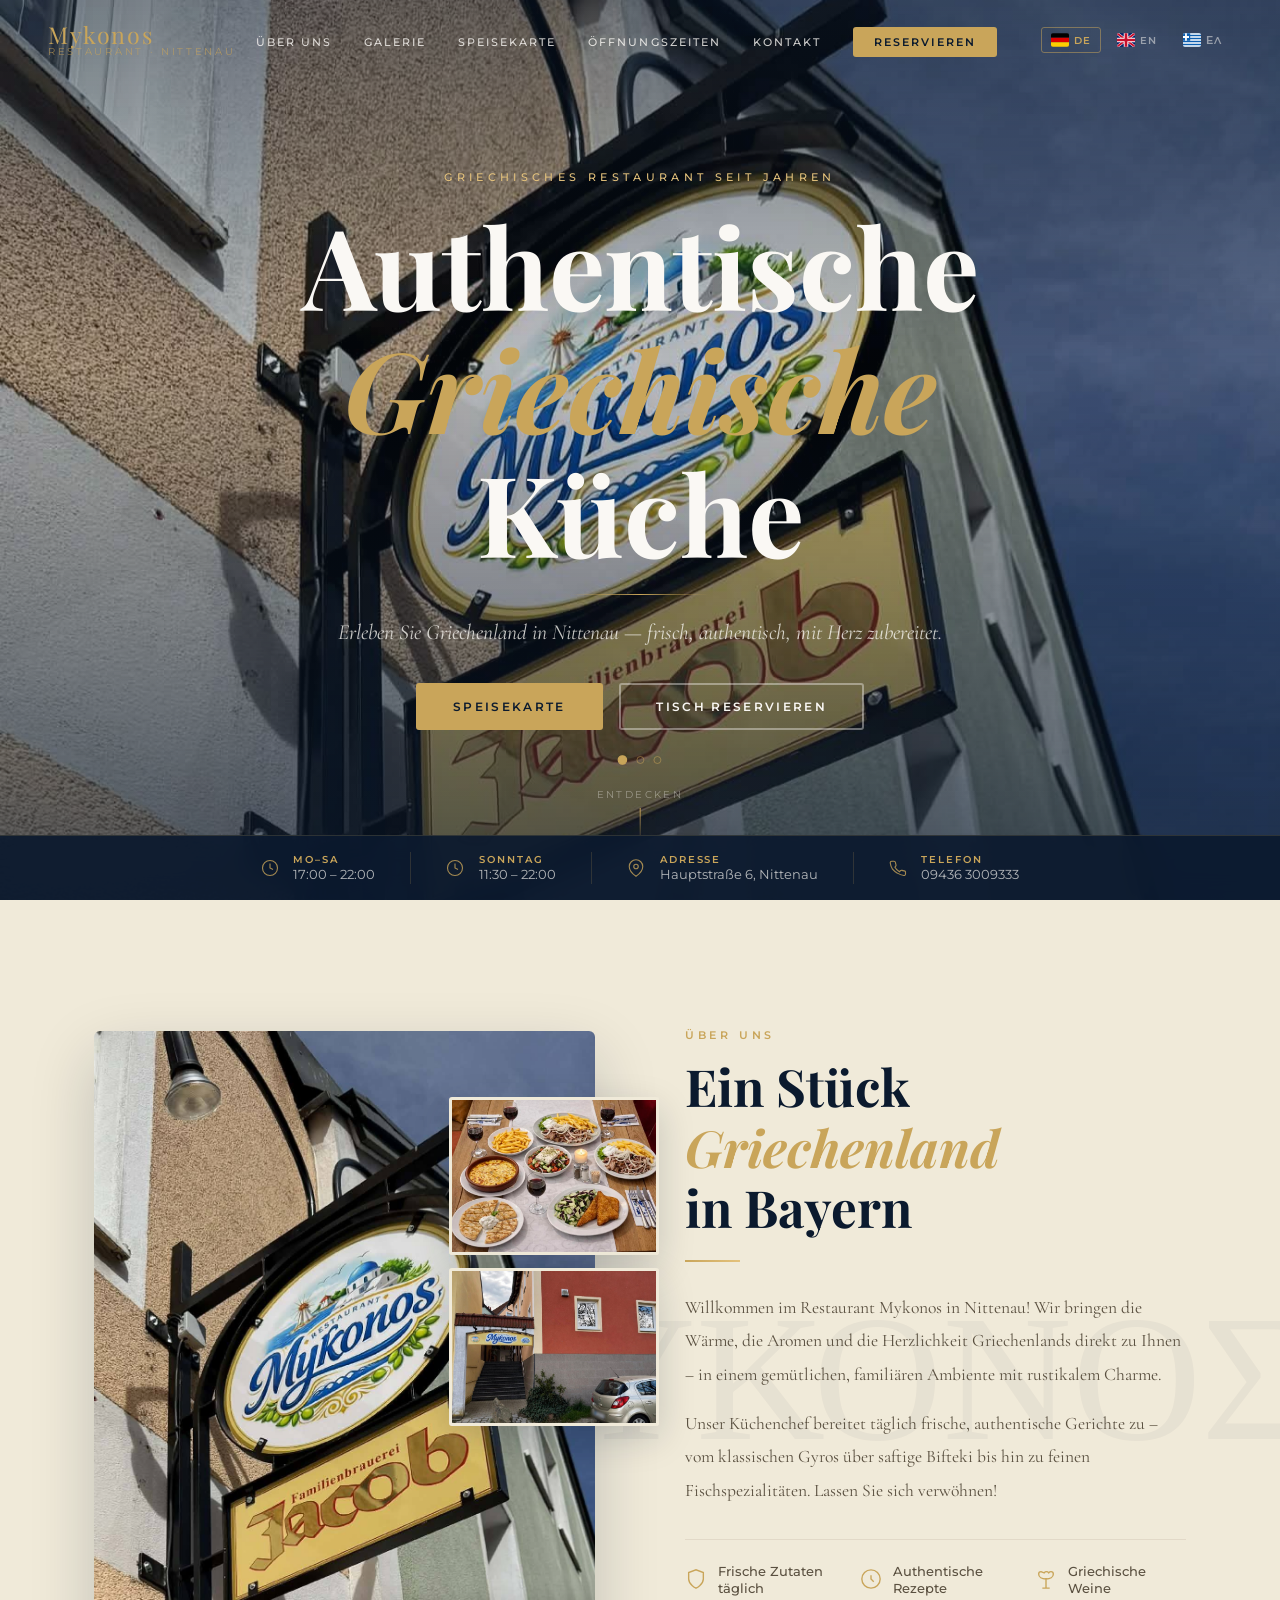
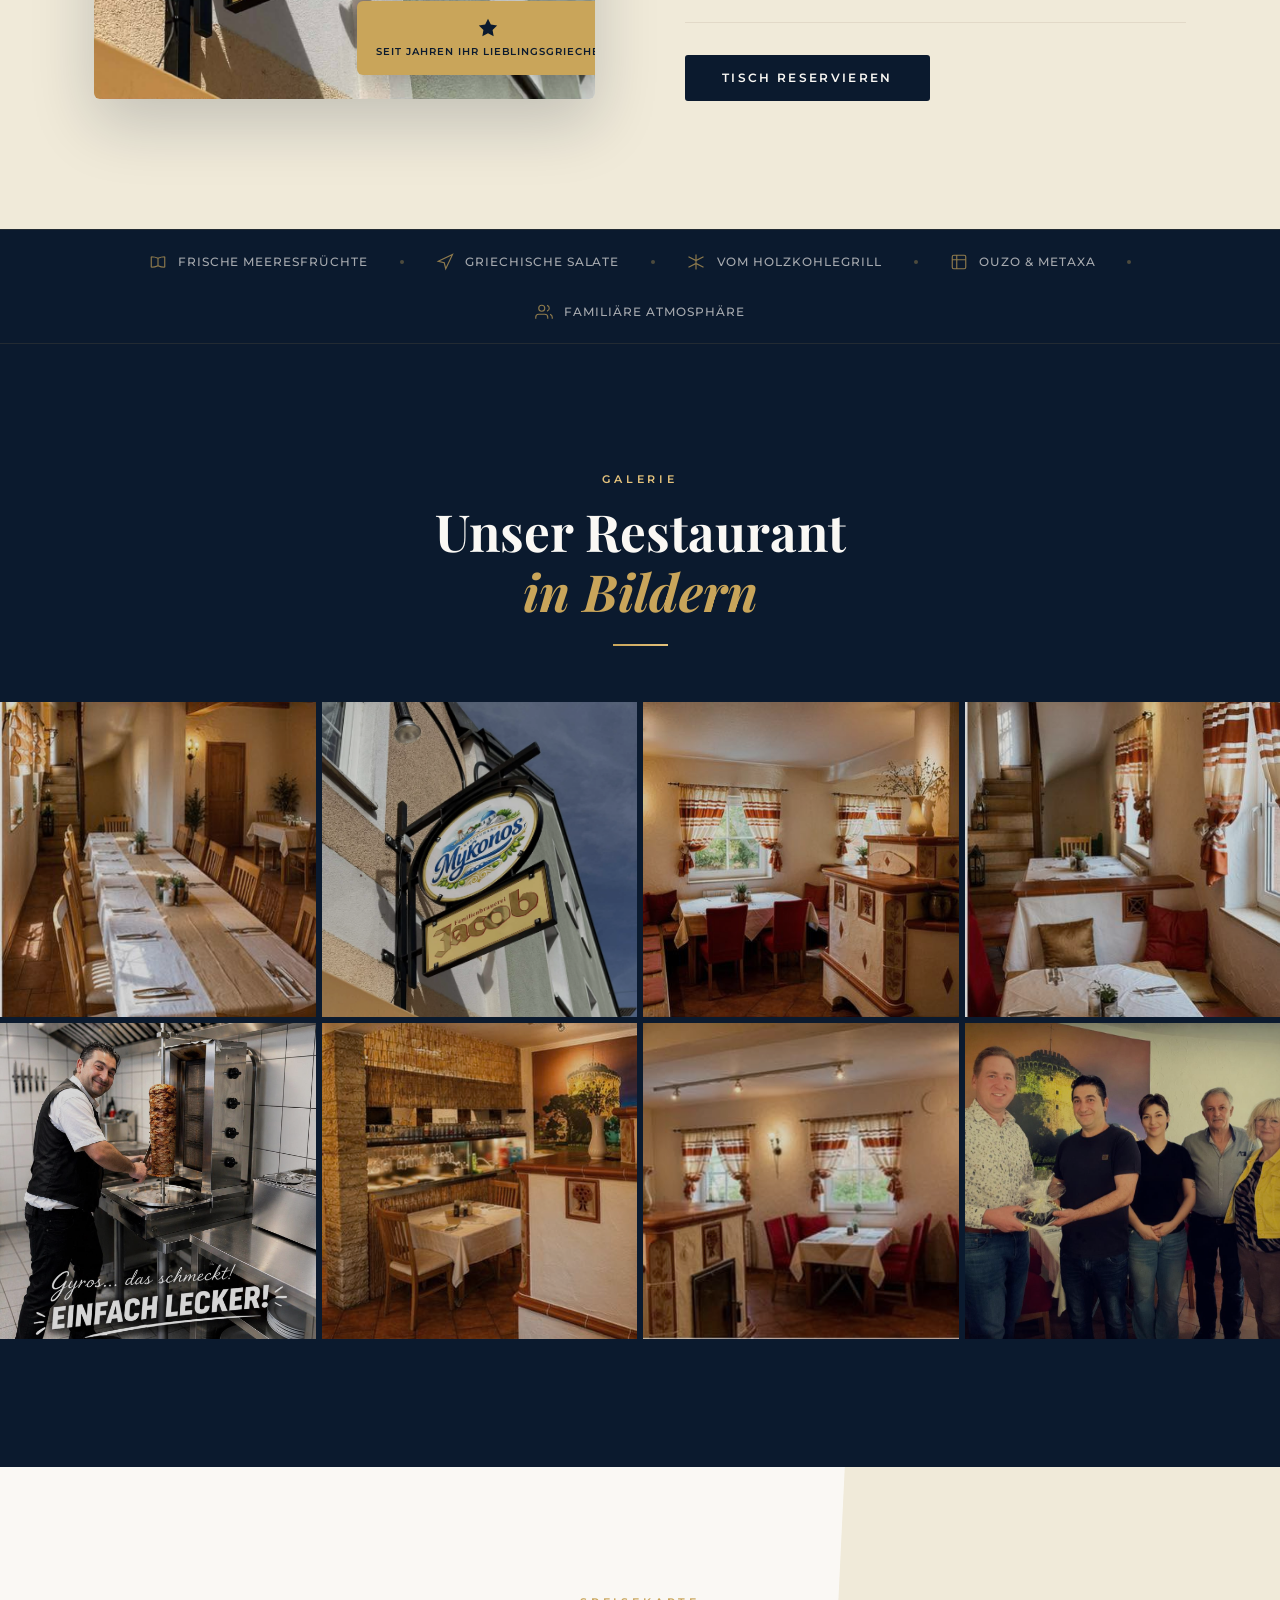
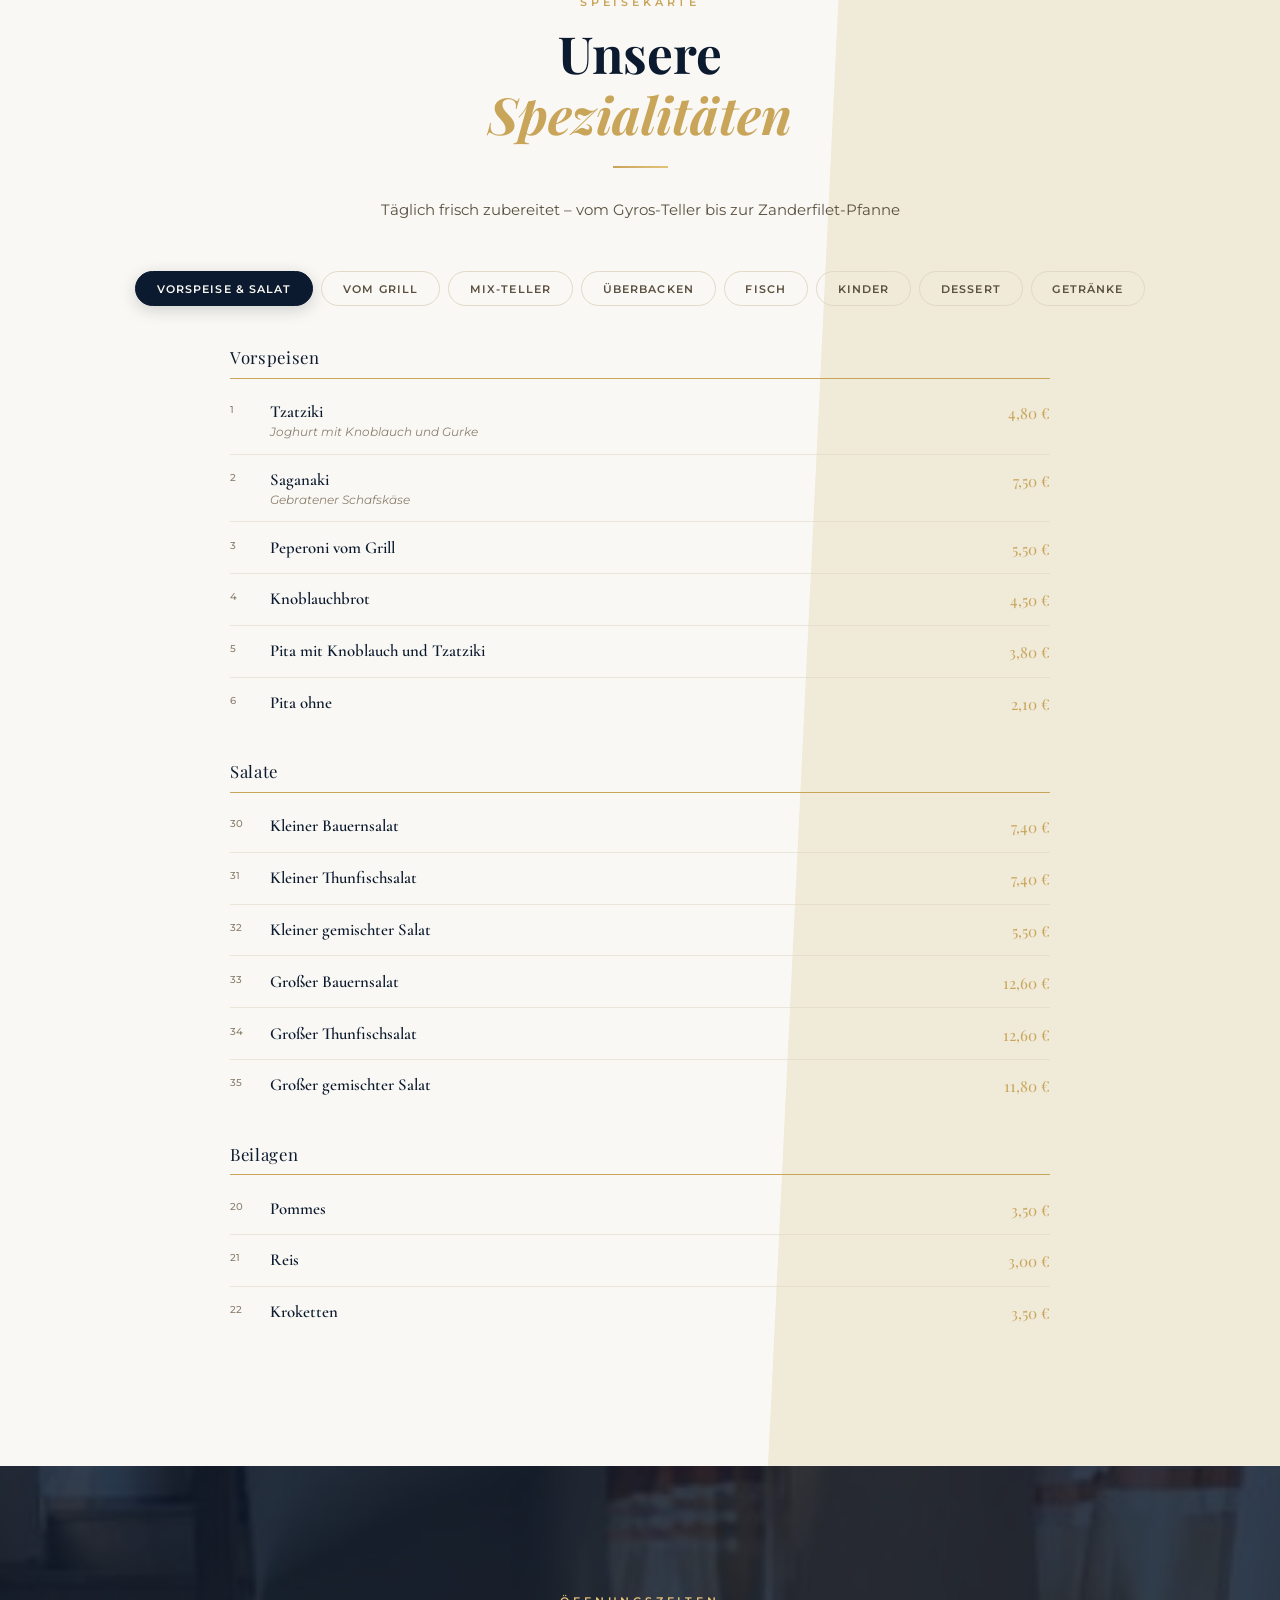
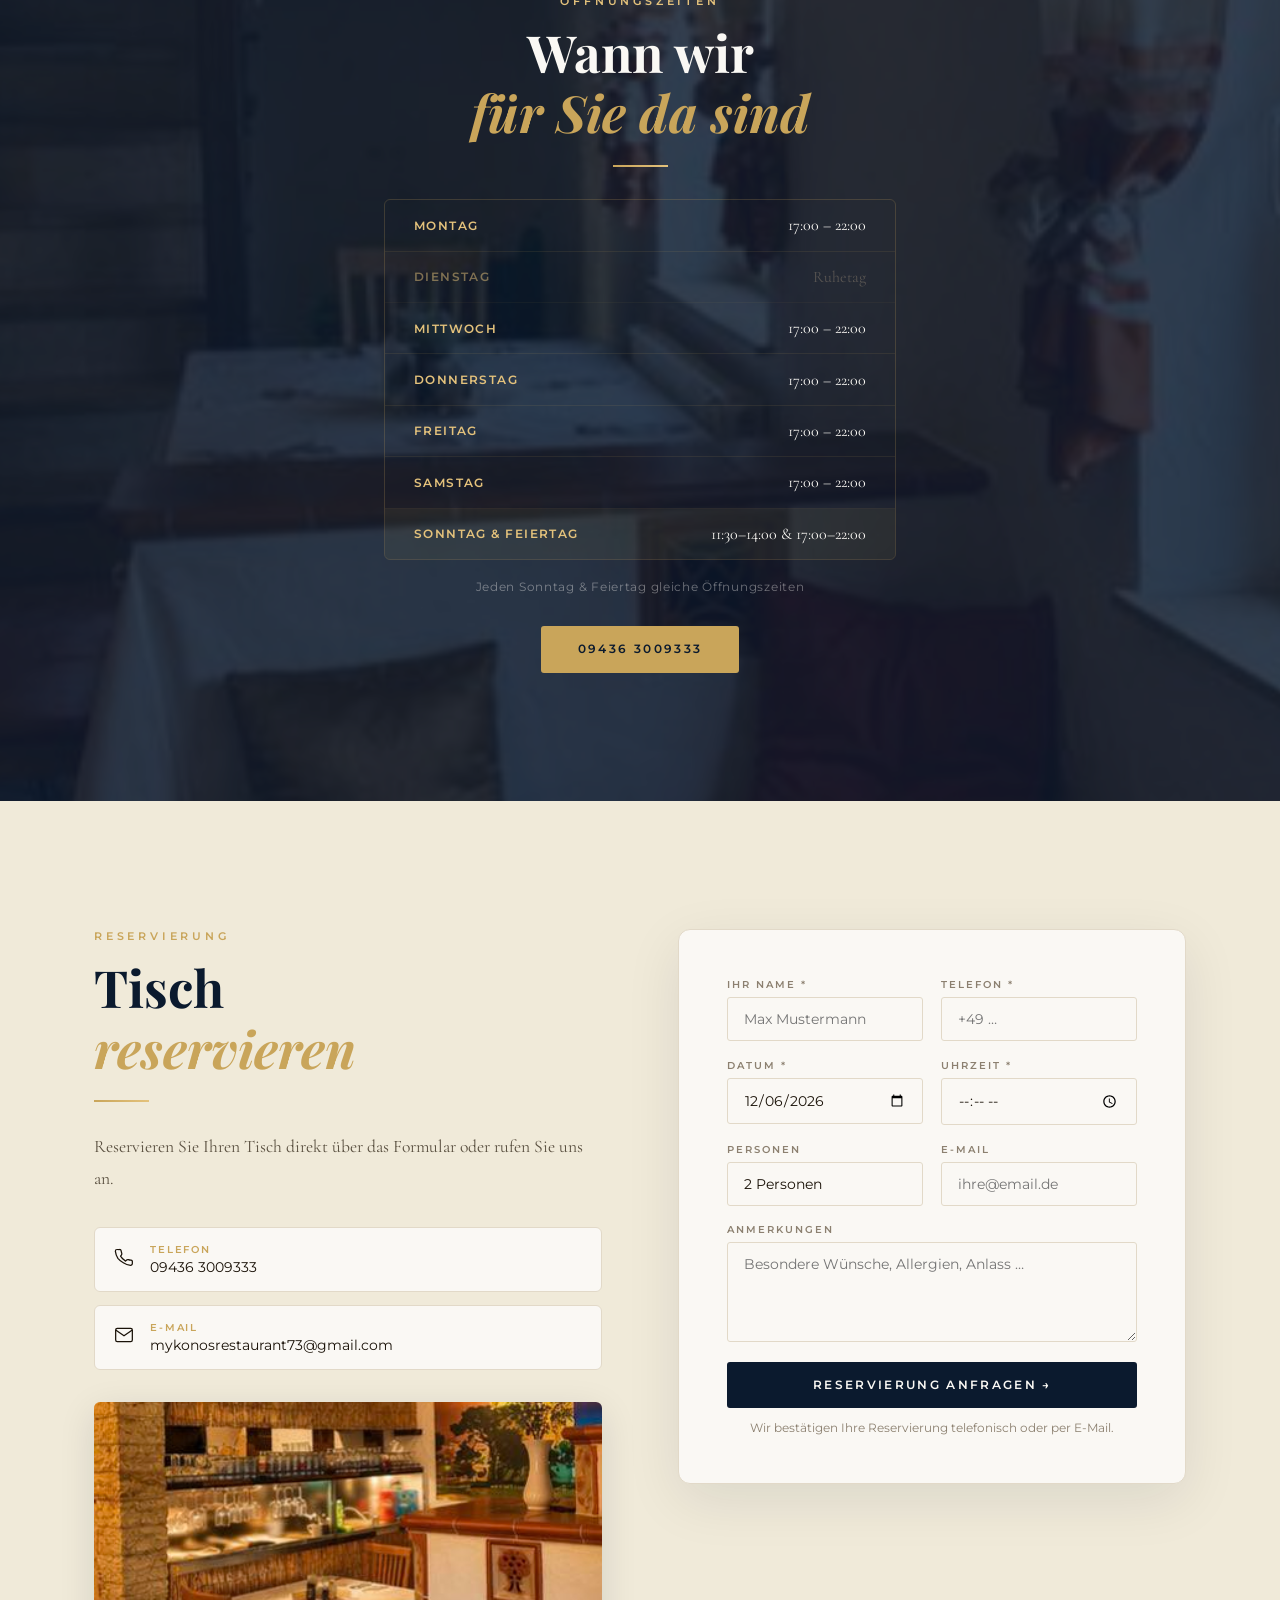
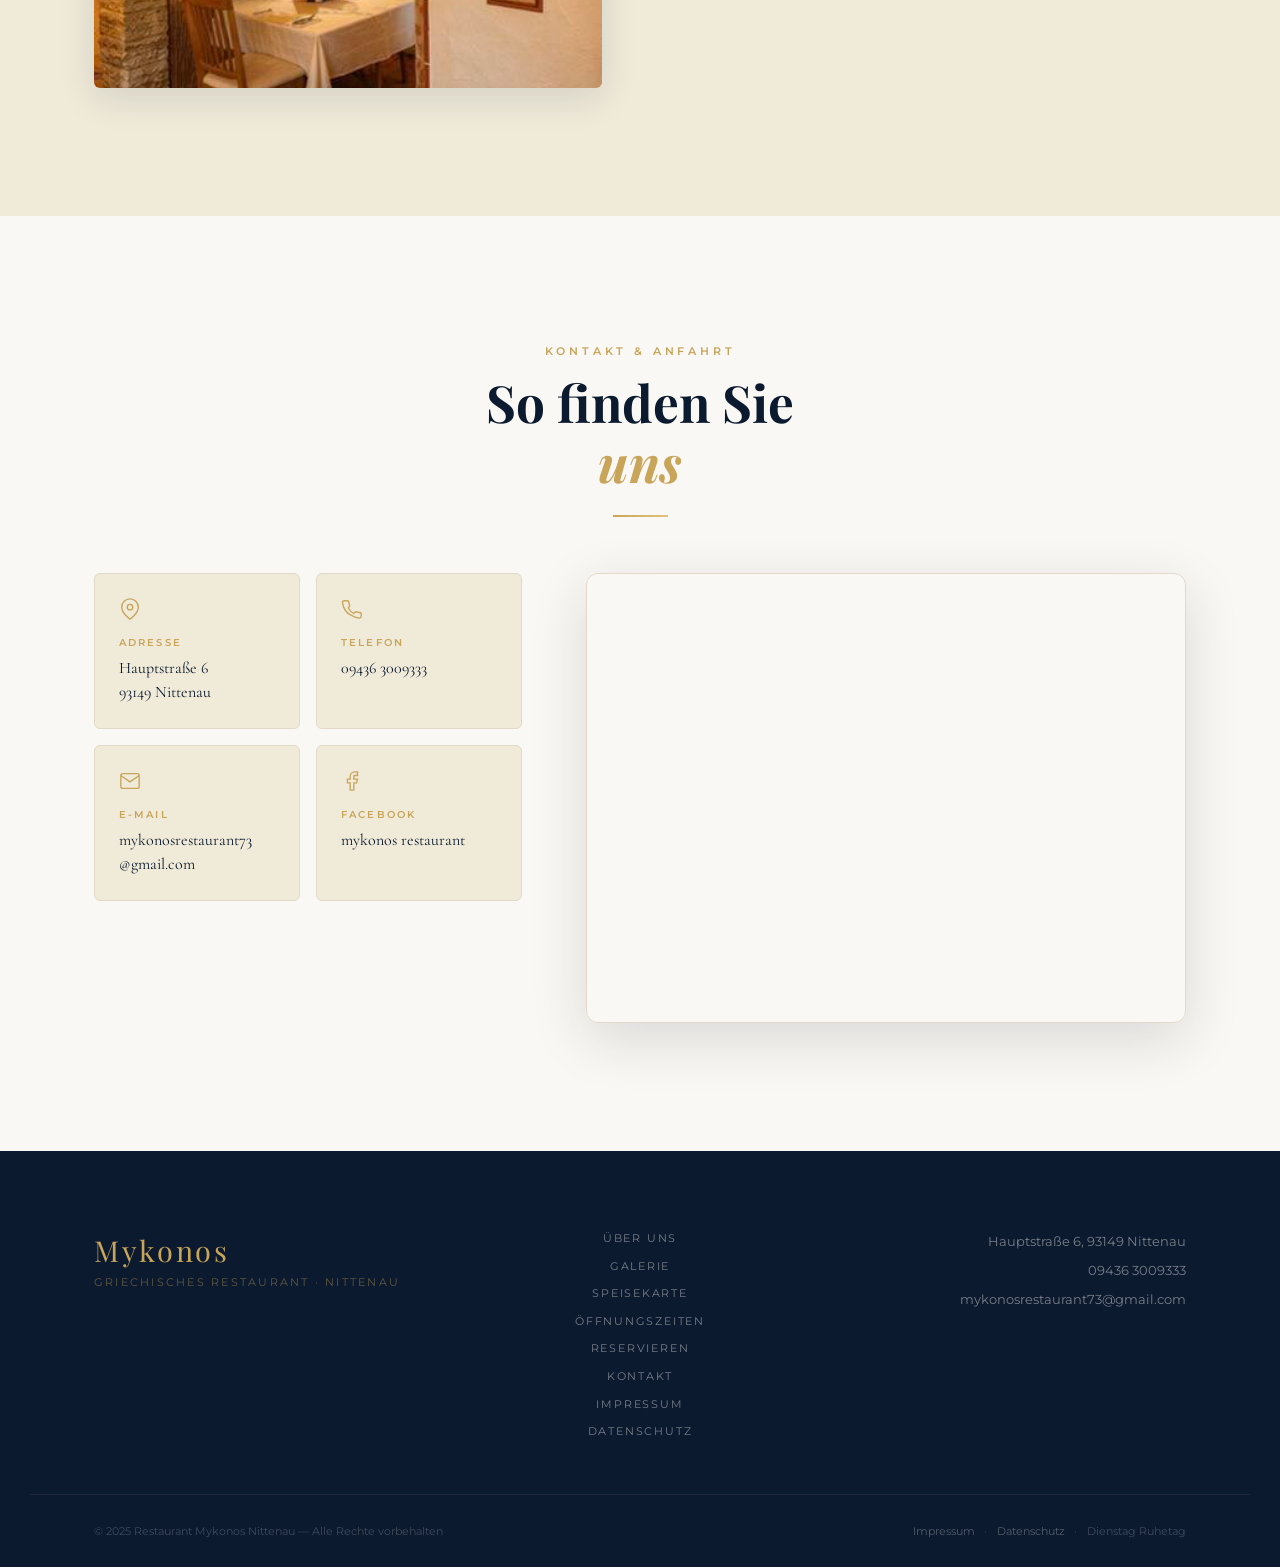
==== commit 57f09ad3: "design 2" ====
--- a/index.html
+++ b/index.html
@@ -2,11 +2,12 @@
 <html lang="de">
   <head>
     <meta charset="UTF-8" />
-    <meta name="viewport" content="width=device-width, initial-scale=1.0" />
+    <meta name="viewport" content="width=device-width,initial-scale=1.0" />
     <meta
       name="description"
       content="Restaurant Mykonos Nittenau – Authentische griechische Küche in Bayern. Reservierungen: 09436 3009333"
     />
+    <meta name="theme-color" content="#0b1a2e" />
     <title>Mykonos Restaurant Nittenau</title>
     <link rel="preconnect" href="https://fonts.googleapis.com" />
     <link
@@ -16,7 +17,6 @@
     <link rel="stylesheet" href="index.css" />
   </head>
   <body>
-    <!-- LOADER -->
     <div class="loader" id="loader">
       <div class="loader-inner">
         <div class="loader-logo">Mykonos</div>
@@ -24,15 +24,23 @@
       </div>
     </div>
 
-    <!-- NAVBAR -->
-    <nav class="navbar" id="navbar">
-      <a href="#hero" class="nav-brand">
+    <nav
+      class="navbar"
+      id="navbar"
+      role="navigation"
+      aria-label="Hauptnavigation"
+    >
+      <a
+        href="#hero"
+        class="nav-brand"
+        aria-label="Mykonos Restaurant Startseite"
+      >
         <span class="brand-main">Mykonos</span>
         <span class="brand-sub" data-i18n="brand_sub"
           >Restaurant · Nittenau</span
         >
       </a>
-      <ul class="nav-links" id="navLinks">
+      <ul class="nav-links" id="navLinks" role="list">
         <li>
           <a href="#about" class="nav-link" data-i18n="nav_about">Über uns</a>
         </li>
@@ -63,24 +71,31 @@
           >
         </li>
       </ul>
-      <div class="lang-switcher" id="langSwitcher">
-        <button class="lang-btn active" data-lang="de">
-          <svg
-            class="flag-icon"
-            viewBox="0 0 20 15"
-            xmlns="http://www.w3.org/2000/svg"
-          >
+      <div
+        class="lang-switcher"
+        id="langSwitcher"
+        role="group"
+        aria-label="Sprache wählen"
+      >
+        <button
+          class="lang-btn active"
+          data-lang="de"
+          aria-pressed="true"
+          aria-label="Deutsch"
+        >
+          <svg class="flag-icon" viewBox="0 0 20 15" aria-hidden="true">
             <rect width="20" height="5" fill="#000" />
             <rect y="5" width="20" height="5" fill="#D00" />
             <rect y="10" width="20" height="5" fill="#FFCE00" /></svg
           >DE
         </button>
-        <button class="lang-btn" data-lang="en">
-          <svg
-            class="flag-icon"
-            viewBox="0 0 20 15"
-            xmlns="http://www.w3.org/2000/svg"
-          >
+        <button
+          class="lang-btn"
+          data-lang="en"
+          aria-pressed="false"
+          aria-label="English"
+        >
+          <svg class="flag-icon" viewBox="0 0 20 15" aria-hidden="true">
             <rect width="20" height="15" fill="#012169" />
             <path d="M0,0 L20,15 M20,0 L0,15" stroke="#fff" stroke-width="3" />
             <path
@@ -96,12 +111,13 @@
             /></svg
           >EN
         </button>
-        <button class="lang-btn" data-lang="el">
-          <svg
-            class="flag-icon"
-            viewBox="0 0 20 15"
-            xmlns="http://www.w3.org/2000/svg"
-          >
+        <button
+          class="lang-btn"
+          data-lang="el"
+          aria-pressed="false"
+          aria-label="Ελληνικά"
+        >
+          <svg class="flag-icon" viewBox="0 0 20 15" aria-hidden="true">
             <rect width="20" height="15" fill="#0D5EAF" />
             <rect y="0" width="20" height="1.67" fill="#fff" />
             <rect y="3.33" width="20" height="1.67" fill="#fff" />
@@ -117,69 +133,101 @@
           >ΕΛ
         </button>
       </div>
-      <button class="burger" id="burger" aria-label="Menü">
-        <span></span><span></span><span></span>
+      <button
+        class="burger"
+        id="burger"
+        aria-label="Menü öffnen"
+        aria-expanded="false"
+        aria-controls="mobileOverlay"
+      >
+        <span class="burger-line"></span>
+        <span class="burger-line"></span>
+        <span class="burger-line"></span>
       </button>
     </nav>
 
-    <!-- MOBILE MENU -->
-    <div class="mobile-overlay" id="mobileOverlay">
-      <button class="mobile-close" id="mobileClose">
-        <svg width="20" height="20" viewBox="0 0 20 20" fill="none">
-          <path
-            d="M2 2L18 18M18 2L2 18"
-            stroke="currentColor"
-            stroke-width="2"
-            stroke-linecap="round"
-          />
-        </svg>
-      </button>
-      <nav class="mobile-nav">
-        <a href="#about" class="mobile-link" data-close data-i18n="nav_about"
-          >Über uns</a
+    <div
+      class="mobile-overlay"
+      id="mobileOverlay"
+      aria-hidden="true"
+      role="dialog"
+      aria-modal="true"
+      aria-label="Mobilnavigation"
+    >
+      <div class="mobile-overlay-bg"></div>
+      <div class="mobile-overlay-content">
+        <button
+          class="mobile-close"
+          id="mobileClose"
+          aria-label="Menü schließen"
         >
-        <a
-          href="#gallery"
-          class="mobile-link"
-          data-close
-          data-i18n="nav_gallery"
-          >Galerie</a
-        >
-        <a href="#menu" class="mobile-link" data-close data-i18n="nav_menu"
-          >Speisekarte</a
-        >
-        <a href="#hours" class="mobile-link" data-close data-i18n="nav_hours"
-          >Öffnungszeiten</a
-        >
-        <a
-          href="#reservation"
-          class="mobile-link mobile-link--cta"
-          data-close
-          data-i18n="nav_reserve"
-          >Reservieren</a
-        >
-        <a
-          href="#contact"
-          class="mobile-link"
-          data-close
-          data-i18n="nav_contact"
-          >Kontakt</a
-        >
-      </nav>
-      <div class="mobile-lang">
-        <button class="lang-btn active" data-lang="de">DE</button>
-        <button class="lang-btn" data-lang="en">EN</button>
-        <button class="lang-btn" data-lang="el">ΕΛ</button>
-      </div>
-      <div class="mobile-footer">
-        <p>Hauptstraße 6, 93149 Nittenau</p>
-        <p>09436 3009333</p>
+          <svg
+            width="22"
+            height="22"
+            viewBox="0 0 22 22"
+            fill="none"
+            aria-hidden="true"
+          >
+            <path
+              d="M2 2L20 20M20 2L2 20"
+              stroke="currentColor"
+              stroke-width="2"
+              stroke-linecap="round"
+            />
+          </svg>
+        </button>
+        <nav class="mobile-nav" role="navigation" aria-label="Mobilnavigation">
+          <a href="#about" class="mobile-link" data-close data-i18n="nav_about"
+            >Über uns</a
+          >
+          <a
+            href="#gallery"
+            class="mobile-link"
+            data-close
+            data-i18n="nav_gallery"
+            >Galerie</a
+          >
+          <a href="#menu" class="mobile-link" data-close data-i18n="nav_menu"
+            >Speisekarte</a
+          >
+          <a href="#hours" class="mobile-link" data-close data-i18n="nav_hours"
+            >Öffnungszeiten</a
+          >
+          <a
+            href="#reservation"
+            class="mobile-link mobile-link--cta"
+            data-close
+            data-i18n="nav_reserve"
+            >Reservieren</a
+          >
+          <a
+            href="#contact"
+            class="mobile-link"
+            data-close
+            data-i18n="nav_contact"
+            >Kontakt</a
+          >
+        </nav>
+        <div class="mobile-lang" role="group" aria-label="Sprache">
+          <button class="lang-btn active" data-lang="de" aria-pressed="true">
+            DE
+          </button>
+          <button class="lang-btn" data-lang="en" aria-pressed="false">
+            EN
+          </button>
+          <button class="lang-btn" data-lang="el" aria-pressed="false">
+            ΕΛ
+          </button>
+        </div>
+        <div class="mobile-footer">
+          <p>Hauptstraße 6, 93149 Nittenau</p>
+          <p><a href="tel:094363009333">09436 3009333</a></p>
+        </div>
       </div>
     </div>
 
-    <!-- HERO -->
-    <section class="hero" id="hero">
-      <div class="hero-slides">
+    <section class="hero" id="hero" aria-label="Hero">
+      <div class="hero-slides" aria-hidden="true">
         <div
           class="hero-slide active"
           style="background-image: url(&quot;images/welcome.jpg&quot;)"
@@ -193,7 +241,7 @@
           style="background-image: url(&quot;images/trapezarifive.jpg&quot;)"
         ></div>
       </div>
-      <div class="hero-overlay"></div>
+      <div class="hero-overlay" aria-hidden="true"></div>
       <div class="hero-content">
         <p class="hero-eyebrow" data-i18n="hero_eyebrow">
           Griechisches Restaurant seit Jahren
@@ -203,7 +251,7 @@
           <span class="line italic" data-i18n="hero_line2">Griechische</span>
           <span class="line" data-i18n="hero_line3">Küche</span>
         </h1>
-        <div class="hero-divider"></div>
+        <div class="hero-divider" aria-hidden="true"></div>
         <p class="hero-sub" data-i18n="hero_sub">
           Erleben Sie Griechenland in Nittenau — frisch, authentisch, mit Herz
           zubereitet.
@@ -220,18 +268,36 @@
           >
         </div>
       </div>
-      <div class="hero-slide-dots">
-        <button class="dot active" data-slide="0"></button>
-        <button class="dot" data-slide="1"></button>
-        <button class="dot" data-slide="2"></button>
+      <div class="hero-slide-dots" role="tablist" aria-label="Folie wählen">
+        <button
+          class="dot active"
+          data-slide="0"
+          role="tab"
+          aria-selected="true"
+          aria-label="Folie 1"
+        ></button>
+        <button
+          class="dot"
+          data-slide="1"
+          role="tab"
+          aria-selected="false"
+          aria-label="Folie 2"
+        ></button>
+        <button
+          class="dot"
+          data-slide="2"
+          role="tab"
+          aria-selected="false"
+          aria-label="Folie 3"
+        ></button>
       </div>
-      <div class="hero-scroll-indicator">
+      <div class="hero-scroll-indicator" aria-hidden="true">
         <span data-i18n="hero_scroll">Entdecken</span>
         <div class="scroll-line"></div>
       </div>
-      <div class="hero-info-bar">
+      <div class="hero-info-bar" aria-label="Schnellinfos">
         <div class="info-item">
-          <div class="info-icon-wrap">
+          <div class="info-icon-wrap" aria-hidden="true">
             <svg
               width="18"
               height="18"
@@ -249,9 +315,9 @@
             ><span data-i18n="info_weekdays_time">17:00 – 22:00</span>
           </div>
         </div>
-        <div class="info-separator"></div>
+        <div class="info-separator" aria-hidden="true"></div>
         <div class="info-item">
-          <div class="info-icon-wrap">
+          <div class="info-icon-wrap" aria-hidden="true">
             <svg
               width="18"
               height="18"
@@ -269,9 +335,9 @@
             ><span data-i18n="info_sunday_time">11:30 – 22:00</span>
           </div>
         </div>
-        <div class="info-separator"></div>
+        <div class="info-separator" aria-hidden="true"></div>
         <div class="info-item">
-          <div class="info-icon-wrap">
+          <div class="info-icon-wrap" aria-hidden="true">
             <svg
               width="18"
               height="18"
@@ -289,9 +355,9 @@
             ><span>Hauptstraße 6, Nittenau</span>
           </div>
         </div>
-        <div class="info-separator"></div>
+        <div class="info-separator" aria-hidden="true"></div>
         <div class="info-item">
-          <div class="info-icon-wrap">
+          <div class="info-icon-wrap" aria-hidden="true">
             <svg
               width="18"
               height="18"
@@ -313,40 +379,25 @@
       </div>
     </section>
 
-    <!-- ABOUT -->
     <section class="about section" id="about">
-      <!-- Background slideshow (very subtle) -->
-      <div class="about-bg-slides" id="aboutBgSlides">
-        <div
-          class="about-bg-slide active"
-          style="background-image: url(&quot;images/nikos.jpg&quot;)"
-        ></div>
-        <div
-          class="about-bg-slide"
-          style="background-image: url(&quot;images/trapezarione.jpg&quot;)"
-        ></div>
-        <div
-          class="about-bg-slide"
-          style="background-image: url(&quot;images/trapezarifive.jpg&quot;)"
-        ></div>
-        <div
-          class="about-bg-slide"
-          style="background-image: url(&quot;images/welcome.jpg&quot;)"
-        ></div>
-      </div>
-      <div class="about-deco-text">ΜΥΚΟΝΟΣ</div>
+      <div class="about-deco-text" aria-hidden="true">ΜΥΚΟΝΟΣ</div>
       <div class="container">
         <div class="about-grid">
           <div class="about-mosaic" data-reveal-left>
             <div class="mosaic-main">
-              <img src="images/welcome.jpg" alt="Unser Koch" loading="lazy" />
-              <div class="mosaic-badge">
+              <img
+                src="images/welcome.jpg"
+                alt="Unser Küchenchef bei der Arbeit"
+                loading="lazy"
+                width="600"
+                height="800"
+              />
+              <div class="mosaic-badge" aria-hidden="true">
                 <svg
                   width="22"
                   height="22"
                   viewBox="0 0 24 24"
                   fill="var(--navy)"
-                  stroke="none"
                 >
                   <path
                     d="M12 2l3.09 6.26L22 9.27l-5 4.87 1.18 6.88L12 17.77l-6.18 3.25L7 14.14 2 9.27l6.91-1.01L12 2z"
@@ -359,13 +410,21 @@
             </div>
             <div class="mosaic-side">
               <div class="mosaic-sm">
-                <img src="images/trapezari.jpg" alt="Gastraum" loading="lazy" />
+                <img
+                  src="images/trapezari.jpg"
+                  alt="Gemütlicher Gastraum"
+                  loading="lazy"
+                  width="280"
+                  height="210"
+                />
               </div>
               <div class="mosaic-sm">
                 <img
                   src="images/eingang.jpg"
-                  alt="Kaminzimmer"
+                  alt="Eingang des Restaurants"
                   loading="lazy"
+                  width="280"
+                  height="210"
                 />
               </div>
             </div>
@@ -389,7 +448,7 @@
             </p>
             <div class="about-pillars">
               <div class="pillar">
-                <div class="pillar-icon">
+                <div class="pillar-icon" aria-hidden="true">
                   <svg
                     width="22"
                     height="22"
@@ -406,7 +465,7 @@
                 </div>
               </div>
               <div class="pillar">
-                <div class="pillar-icon">
+                <div class="pillar-icon" aria-hidden="true">
                   <svg
                     width="22"
                     height="22"
@@ -426,7 +485,7 @@
                 </div>
               </div>
               <div class="pillar">
-                <div class="pillar-icon">
+                <div class="pillar-icon" aria-hidden="true">
                   <svg
                     width="22"
                     height="22"
@@ -453,23 +512,7 @@
       </div>
     </section>
 
-    <!-- FEATURES STRIP -->
-    <div class="features-strip">
-      <!-- Background slideshow -->
-      <div class="features-bg-slides" id="featuresBgSlides">
-        <div
-          class="features-bg-slide active"
-          style="background-image: url(&quot;images/trapezarifour.jpg&quot;)"
-        ></div>
-        <div
-          class="features-bg-slide"
-          style="background-image: url(&quot;images/nikos.jpg&quot;)"
-        ></div>
-        <div
-          class="features-bg-slide"
-          style="background-image: url(&quot;images/trapezarithree.jpg&quot;)"
-        ></div>
-      </div>
+    <div class="features-strip" role="region" aria-label="Highlights">
       <div class="features-inner">
         <div class="feature">
           <svg
@@ -479,13 +522,14 @@
             fill="none"
             stroke="currentColor"
             stroke-width="1.5"
+            aria-hidden="true"
           >
             <path
               d="M3 19c3 0 7-1 9-2 2 1 6 2 9 2M3 5c3 0 7 1 9 2 2-1 6-2 9-2M3 5v14M21 5v14M12 7v10"
             /></svg
           ><span data-i18n="feat1">Frische Meeresfrüchte</span>
         </div>
-        <div class="feature-dot"></div>
+        <div class="feature-dot" aria-hidden="true"></div>
         <div class="feature">
           <svg
             width="18"
@@ -494,11 +538,12 @@
             fill="none"
             stroke="currentColor"
             stroke-width="1.5"
+            aria-hidden="true"
           >
             <path d="M3 11l19-9-9 19-2-8-8-2z" /></svg
           ><span data-i18n="feat2">Griechische Salate</span>
         </div>
-        <div class="feature-dot"></div>
+        <div class="feature-dot" aria-hidden="true"></div>
         <div class="feature">
           <svg
             width="18"
@@ -507,11 +552,12 @@
             fill="none"
             stroke="currentColor"
             stroke-width="1.5"
+            aria-hidden="true"
           >
             <path d="M12 2v20M2 5l10 5 10-5M2 19l10-5 10 5" /></svg
           ><span data-i18n="feat3">Vom Holzkohlegrill</span>
         </div>
-        <div class="feature-dot"></div>
+        <div class="feature-dot" aria-hidden="true"></div>
         <div class="feature">
           <svg
             width="18"
@@ -520,13 +566,14 @@
             fill="none"
             stroke="currentColor"
             stroke-width="1.5"
+            aria-hidden="true"
           >
             <path
               d="M9 3H5a2 2 0 0 0-2 2v4m6-6h10a2 2 0 0 1 2 2v4M9 3v18m0 0h10a2 2 0 0 0 2-2V9M9 21H5a2 2 0 0 1-2-2V9m0 0h18"
             /></svg
-          ><span data-i18n="feat4">Ouzo & Metaxa</span>
-        </div>
-        <div class="feature-dot"></div>
+          ><span data-i18n="feat4">Ouzo &amp; Metaxa</span>
+        </div>
+        <div class="feature-dot" aria-hidden="true"></div>
         <div class="feature">
           <svg
             width="18"
@@ -535,6 +582,7 @@
             fill="none"
             stroke="currentColor"
             stroke-width="1.5"
+            aria-hidden="true"
           >
             <path d="M17 21v-2a4 4 0 0 0-4-4H5a4 4 0 0 0-4 4v2" />
             <circle cx="9" cy="7" r="4" />
@@ -546,7 +594,6 @@
       </div>
     </div>
 
-    <!-- GALLERY -->
     <section class="gallery section" id="gallery">
       <div class="container">
         <div class="section-header center" data-reveal>
@@ -557,10 +604,16 @@
           <div class="gold-rule centered"></div>
         </div>
       </div>
-      <div class="gallery-masonry">
-        <div class="g-item g-item--tall" data-reveal data-num="01">
-          <img src="images/trapezarione.jpg" alt="Gastraum" loading="lazy" />
-          <div class="g-item-zoom">
+      <div class="gallery-masonry" role="list">
+        <div class="g-item g-item--tall" data-reveal role="listitem">
+          <img
+            src="images/trapezarione.jpg"
+            alt="Gemütlicher Gastraum"
+            loading="lazy"
+            width="600"
+            height="800"
+          />
+          <div class="g-item-overlay" aria-hidden="true">
             <svg
               width="18"
               height="18"
@@ -576,9 +629,15 @@
           </div>
           <div class="g-caption" data-i18n="gal1">Gemütlicher Gastraum</div>
         </div>
-        <div class="g-item" data-reveal data-num="02">
-          <img src="images/welcome.jpg" alt="Spezialitäten" loading="lazy" />
-          <div class="g-item-zoom">
+        <div class="g-item" data-reveal role="listitem">
+          <img
+            src="images/welcome.jpg"
+            alt="Griechische Spezialitäten"
+            loading="lazy"
+            width="400"
+            height="300"
+          />
+          <div class="g-item-overlay" aria-hidden="true">
             <svg
               width="18"
               height="18"
@@ -596,9 +655,15 @@
             Griechische Spezialitäten
           </div>
         </div>
-        <div class="g-item" data-reveal data-num="03">
-          <img src="images/trapezaritwo.jpg" alt="Kaminzimmer" loading="lazy" />
-          <div class="g-item-zoom">
+        <div class="g-item" data-reveal role="listitem">
+          <img
+            src="images/trapezaritwo.jpg"
+            alt="Kaminzimmer"
+            loading="lazy"
+            width="400"
+            height="300"
+          />
+          <div class="g-item-overlay" aria-hidden="true">
             <svg
               width="18"
               height="18"
@@ -614,9 +679,15 @@
           </div>
           <div class="g-caption" data-i18n="gal3">Kaminzimmer</div>
         </div>
-        <div class="g-item g-item--wide" data-reveal data-num="04">
-          <img src="images/trapezarifive.jpg" alt="Festtafel" loading="lazy" />
-          <div class="g-item-zoom">
+        <div class="g-item g-item--wide" data-reveal role="listitem">
+          <img
+            src="images/trapezarifive.jpg"
+            alt="Für besondere Anlässe gedeckter Tisch"
+            loading="lazy"
+            width="800"
+            height="400"
+          />
+          <div class="g-item-overlay" aria-hidden="true">
             <svg
               width="18"
               height="18"
@@ -632,9 +703,15 @@
           </div>
           <div class="g-caption" data-i18n="gal4">Für besondere Anlässe</div>
         </div>
-        <div class="g-item g-item--tall" data-reveal data-num="05">
-          <img src="images/nikos.jpg" alt="Koch" loading="lazy" />
-          <div class="g-item-zoom">
+        <div class="g-item g-item--tall" data-reveal role="listitem">
+          <img
+            src="images/nikos.jpg"
+            alt="Frisch zubereitete Speisen"
+            loading="lazy"
+            width="600"
+            height="800"
+          />
+          <div class="g-item-overlay" aria-hidden="true">
             <svg
               width="18"
               height="18"
@@ -650,9 +727,15 @@
           </div>
           <div class="g-caption" data-i18n="gal5">Frisch zubereitet</div>
         </div>
-        <div class="g-item" data-reveal data-num="06">
-          <img src="images/trapezarithree.jpg" alt="Ambiente" loading="lazy" />
-          <div class="g-item-zoom">
+        <div class="g-item" data-reveal role="listitem">
+          <img
+            src="images/trapezarithree.jpg"
+            alt="Stimmungsvolles Ambiente"
+            loading="lazy"
+            width="400"
+            height="300"
+          />
+          <div class="g-item-overlay" aria-hidden="true">
             <svg
               width="18"
               height="18"
@@ -668,9 +751,15 @@
           </div>
           <div class="g-caption" data-i18n="gal6">Stimmungsvolles Ambiente</div>
         </div>
-        <div class="g-item" data-reveal data-num="07">
-          <img src="images/trapezarifour.jpg" alt="Bar" loading="lazy" />
-          <div class="g-item-zoom">
+        <div class="g-item" data-reveal role="listitem">
+          <img
+            src="images/trapezarifour.jpg"
+            alt="Bar und Lounge"
+            loading="lazy"
+            width="400"
+            height="300"
+          />
+          <div class="g-item-overlay" aria-hidden="true">
             <svg
               width="18"
               height="18"
@@ -684,11 +773,17 @@
               <path d="M11 8v6M8 11h6" />
             </svg>
           </div>
-          <div class="g-caption" data-i18n="gal7">Bar & Lounge</div>
-        </div>
-        <div class="g-item" data-reveal data-num="08">
-          <img src="images/offnung.jpg" alt="Eingang" loading="lazy" />
-          <div class="g-item-zoom">
+          <div class="g-caption" data-i18n="gal7">Bar &amp; Lounge</div>
+        </div>
+        <div class="g-item" data-reveal role="listitem">
+          <img
+            src="images/offnung.jpg"
+            alt="Restauranteingang"
+            loading="lazy"
+            width="400"
+            height="300"
+          />
+          <div class="g-item-overlay" aria-hidden="true">
             <svg
               width="18"
               height="18"
@@ -705,20 +800,25 @@
           <div class="g-caption" data-i18n="gal8">Öffnungszeiten</div>
         </div>
       </div>
-
-      <!-- Lightbox -->
-      <div class="lightbox" id="lightbox">
-        <button class="lb-close" id="lbClose">
-          <svg width="20" height="20" viewBox="0 0 20 20" fill="none">
+      <div
+        class="lightbox"
+        id="lightbox"
+        role="dialog"
+        aria-modal="true"
+        aria-label="Bildansicht"
+        aria-hidden="true"
+      >
+        <button class="lb-close" id="lbClose" aria-label="Schließen">
+          <svg width="22" height="22" viewBox="0 0 22 22" fill="none">
             <path
-              d="M2 2L18 18M18 2L2 18"
+              d="M2 2L20 20M20 2L2 20"
               stroke="currentColor"
               stroke-width="2"
               stroke-linecap="round"
             />
           </svg>
         </button>
-        <button class="lb-prev" id="lbPrev">
+        <button class="lb-prev" id="lbPrev" aria-label="Vorheriges Bild">
           <svg
             width="24"
             height="24"
@@ -730,7 +830,7 @@
             <polyline points="15 18 9 12 15 6" />
           </svg>
         </button>
-        <button class="lb-next" id="lbNext">
+        <button class="lb-next" id="lbNext" aria-label="Nächstes Bild">
           <svg
             width="24"
             height="24"
@@ -749,9 +849,8 @@
       </div>
     </section>
 
-    <!-- MENU -->
     <section class="menu-section section" id="menu">
-      <div class="menu-bg-deco"></div>
+      <div class="menu-bg-deco" aria-hidden="true"></div>
       <div class="container">
         <div class="section-header center" data-reveal>
           <div class="section-eyebrow" data-i18n="nav_menu">Speisekarte</div>
@@ -764,41 +863,67 @@
             Zanderfilet-Pfanne
           </p>
         </div>
-        <div class="menu-tabs" role="tablist">
+        <div
+          class="menu-tabs"
+          role="tablist"
+          aria-label="Speisekarte Kategorien"
+        >
           <button
             class="mtab active"
             data-tab="vorspeise"
             role="tab"
+            aria-selected="true"
+            aria-controls="tab-vorspeise"
             data-i18n="tab_starter"
           >
-            Vorspeise & Salat
+            Vorspeise &amp; Salat
           </button>
           <button
             class="mtab"
             data-tab="grill"
             role="tab"
+            aria-selected="false"
+            aria-controls="tab-grill"
             data-i18n="tab_grill"
           >
             Vom Grill
           </button>
-          <button class="mtab" data-tab="mix" role="tab" data-i18n="tab_mix">
+          <button
+            class="mtab"
+            data-tab="mix"
+            role="tab"
+            aria-selected="false"
+            aria-controls="tab-mix"
+            data-i18n="tab_mix"
+          >
             Mix-Teller
           </button>
           <button
             class="mtab"
             data-tab="ueber"
             role="tab"
+            aria-selected="false"
+            aria-controls="tab-ueber"
             data-i18n="tab_gratin"
           >
             Überbacken
           </button>
-          <button class="mtab" data-tab="fisch" role="tab" data-i18n="tab_fish">
+          <button
+            class="mtab"
+            data-tab="fisch"
+            role="tab"
+            aria-selected="false"
+            aria-controls="tab-fisch"
+            data-i18n="tab_fish"
+          >
             Fisch
           </button>
           <button
             class="mtab"
             data-tab="kinder"
             role="tab"
+            aria-selected="false"
+            aria-controls="tab-kinder"
             data-i18n="tab_kids"
           >
             Kinder
@@ -807,6 +932,8 @@
             class="mtab"
             data-tab="dessert"
             role="tab"
+            aria-selected="false"
+            aria-controls="tab-dessert"
             data-i18n="tab_dessert"
           >
             Dessert
@@ -815,14 +942,15 @@
             class="mtab"
             data-tab="drinks"
             role="tab"
+            aria-selected="false"
+            aria-controls="tab-drinks"
             data-i18n="tab_drinks"
           >
             Getränke
           </button>
         </div>
         <div class="menu-panels">
-          <!-- STARTERS -->
-          <div class="mpanel active" id="tab-vorspeise">
+          <div class="mpanel active" id="tab-vorspeise" role="tabpanel">
             <div class="menu-category-title" data-i18n="cat_starters">
               Vorspeisen
             </div>
@@ -1010,8 +1138,7 @@
               </div>
             </div>
           </div>
-          <!-- GRILL -->
-          <div class="mpanel" id="tab-grill">
+          <div class="mpanel" id="tab-grill" role="tabpanel" hidden>
             <div class="menu-category-title" data-i18n="tab_grill">
               Vom Grill
             </div>
@@ -1094,8 +1221,7 @@
               </div>
             </div>
           </div>
-          <!-- MIX -->
-          <div class="mpanel" id="tab-mix">
+          <div class="mpanel" id="tab-mix" role="tabpanel" hidden>
             <div class="menu-category-title" data-i18n="tab_mix">
               Mix-Teller
             </div>
@@ -1169,8 +1295,7 @@
               </div>
             </div>
           </div>
-          <!-- GRATIN -->
-          <div class="mpanel" id="tab-ueber">
+          <div class="mpanel" id="tab-ueber" role="tabpanel" hidden>
             <div class="menu-category-title" data-i18n="tab_gratin">
               Überbacken
             </div>
@@ -1242,8 +1367,7 @@
               </div>
             </div>
           </div>
-          <!-- FISH -->
-          <div class="mpanel" id="tab-fisch">
+          <div class="mpanel" id="tab-fisch" role="tabpanel" hidden>
             <div class="menu-category-title" data-i18n="cat_fish">
               Fischgerichte
             </div>
@@ -1276,8 +1400,7 @@
               </div>
             </div>
           </div>
-          <!-- KIDS -->
-          <div class="mpanel" id="tab-kinder">
+          <div class="mpanel" id="tab-kinder" role="tabpanel" hidden>
             <div class="menu-category-title" data-i18n="cat_kids">
               Kinder-Teller
             </div>
@@ -1347,8 +1470,7 @@
               </div>
             </div>
           </div>
-          <!-- DESSERT -->
-          <div class="mpanel" id="tab-dessert">
+          <div class="mpanel" id="tab-dessert" role="tabpanel" hidden>
             <div class="menu-category-title" data-i18n="cat_coffee">Kaffee</div>
             <div class="menu-list">
               <div class="mitem">
@@ -1420,8 +1542,7 @@
               </div>
             </div>
           </div>
-          <!-- DRINKS -->
-          <div class="mpanel" id="tab-drinks">
+          <div class="mpanel" id="tab-drinks" role="tabpanel" hidden>
             <div class="menu-category-title" data-i18n="cat_beer">Bier</div>
             <div class="menu-list">
               <div class="mitem">
@@ -1525,7 +1646,7 @@
               style="margin-top: 2rem"
               data-i18n="cat_spirits"
             >
-              Aperitif & Spirituosen
+              Aperitif &amp; Spirituosen
             </div>
             <div class="menu-list">
               <div class="mitem">
@@ -1602,29 +1723,13 @@
       </div>
     </section>
 
-    <!-- HOURS -->
     <section class="hours-section section" id="hours">
-      <!-- Food photo slideshow background -->
-      <div class="hours-food-slides" id="hoursFoodSlides">
-        <div
-          class="hours-food-slide active"
-          style="background-image: url(&quot;images/trapezarifive.jpg&quot;)"
-        ></div>
-        <div
-          class="hours-food-slide"
-          style="background-image: url(&quot;images/welcome.jpg&quot;)"
-        ></div>
-        <div
-          class="hours-food-slide"
-          style="background-image: url(&quot;images/nikos.jpg&quot;)"
-        ></div>
-        <div
-          class="hours-food-slide"
-          style="background-image: url(&quot;images/trapezarione.jpg&quot;)"
-        ></div>
-      </div>
-      <div class="hours-parallax-img"></div>
-      <div class="hours-overlay"></div>
+      <div
+        class="hours-parallax-img"
+        aria-hidden="true"
+        style="background-image: url(&quot;images/trapezarifive.jpg&quot;)"
+      ></div>
+      <div class="hours-overlay" aria-hidden="true"></div>
       <div class="container">
         <div class="hours-inner" data-reveal>
           <div class="section-eyebrow light" data-i18n="nav_hours">
@@ -1634,38 +1739,44 @@
             Wann wir<br /><em>für Sie da sind</em>
           </h2>
           <div class="gold-rule centered"></div>
-          <div class="hours-table">
-            <div class="hrow">
-              <span class="hday" data-i18n="day_mon">Montag</span
-              ><span class="htime">17:00 – 22:00</span>
-            </div>
-            <div class="hrow closed">
-              <span class="hday" data-i18n="day_tue">Dienstag</span
-              ><span class="htime hclosed" data-i18n="closed">Ruhetag</span>
-            </div>
-            <div class="hrow">
-              <span class="hday" data-i18n="day_wed">Mittwoch</span
-              ><span class="htime">17:00 – 22:00</span>
-            </div>
-            <div class="hrow">
-              <span class="hday" data-i18n="day_thu">Donnerstag</span
-              ><span class="htime">17:00 – 22:00</span>
-            </div>
-            <div class="hrow">
-              <span class="hday" data-i18n="day_fri">Freitag</span
-              ><span class="htime">17:00 – 22:00</span>
-            </div>
-            <div class="hrow">
-              <span class="hday" data-i18n="day_sat">Samstag</span
-              ><span class="htime">17:00 – 22:00</span>
-            </div>
-            <div class="hrow hrow--special">
-              <span class="hday" data-i18n="day_sun">Sonntag & Feiertag</span
-              ><span class="htime">11:30–14:00 &amp; 17:00–22:00</span>
+          <div class="hours-table" role="table" aria-label="Öffnungszeiten">
+            <div class="hrow" role="row">
+              <span class="hday" role="cell" data-i18n="day_mon">Montag</span
+              ><span class="htime" role="cell">17:00 – 22:00</span>
+            </div>
+            <div class="hrow closed" role="row">
+              <span class="hday" role="cell" data-i18n="day_tue">Dienstag</span
+              ><span class="htime hclosed" role="cell" data-i18n="closed"
+                >Ruhetag</span
+              >
+            </div>
+            <div class="hrow" role="row">
+              <span class="hday" role="cell" data-i18n="day_wed">Mittwoch</span
+              ><span class="htime" role="cell">17:00 – 22:00</span>
+            </div>
+            <div class="hrow" role="row">
+              <span class="hday" role="cell" data-i18n="day_thu"
+                >Donnerstag</span
+              ><span class="htime" role="cell">17:00 – 22:00</span>
+            </div>
+            <div class="hrow" role="row">
+              <span class="hday" role="cell" data-i18n="day_fri">Freitag</span
+              ><span class="htime" role="cell">17:00 – 22:00</span>
+            </div>
+            <div class="hrow" role="row">
+              <span class="hday" role="cell" data-i18n="day_sat">Samstag</span
+              ><span class="htime" role="cell">17:00 – 22:00</span>
+            </div>
+            <div class="hrow hrow--special" role="row">
+              <span class="hday" role="cell" data-i18n="day_sun"
+                >Sonntag &amp; Feiertag</span
+              ><span class="htime" role="cell"
+                >11:30–14:00 &amp; 17:00–22:00</span
+              >
             </div>
           </div>
           <p class="hours-note" data-i18n="hours_note">
-            Jeden Sonntag & Feiertag gleiche Öffnungszeiten
+            Jeden Sonntag &amp; Feiertag gleiche Öffnungszeiten
           </p>
           <a
             href="tel:094363009333"
@@ -1677,23 +1788,7 @@
       </div>
     </section>
 
-    <!-- RESERVATION -->
     <section class="reservation section" id="reservation">
-      <!-- Subtle bg slideshow -->
-      <div class="res-bg-slides" id="resBgSlides">
-        <div
-          class="res-bg-slide active"
-          style="background-image: url(&quot;images/trapezarithree.jpg&quot;)"
-        ></div>
-        <div
-          class="res-bg-slide"
-          style="background-image: url(&quot;images/trapezarifour.jpg&quot;)"
-        ></div>
-        <div
-          class="res-bg-slide"
-          style="background-image: url(&quot;images/trapezaritwo.jpg&quot;)"
-        ></div>
-      </div>
       <div class="container">
         <div class="reservation-grid">
           <div class="res-left" data-reveal-left>
@@ -1710,7 +1805,7 @@
             </p>
             <div class="res-contact">
               <a href="tel:094363009333" class="res-contact-item">
-                <span class="res-icon"
+                <span class="res-icon" aria-hidden="true"
                   ><svg
                     width="20"
                     height="20"
@@ -1732,7 +1827,7 @@
                 href="mailto:mykonosrestaurant73@gmail.com"
                 class="res-contact-item"
               >
-                <span class="res-icon"
+                <span class="res-icon" aria-hidden="true"
                   ><svg
                     width="20"
                     height="20"
@@ -1754,40 +1849,47 @@
             </div>
             <img
               src="images/trapezarithree.jpg"
-              alt="Gastraum"
+              alt="Unser Gastraum"
               class="res-img"
               loading="lazy"
+              width="600"
+              height="338"
             />
           </div>
           <div class="res-right" data-reveal-right>
             <form class="res-form" id="resForm" novalidate>
               <div class="res-form-grid">
                 <div class="fgroup">
-                  <label data-i18n="form_name">Ihr Name *</label
-                  ><input
+                  <label for="resName" data-i18n="form_name">Ihr Name *</label>
+                  <input
                     type="text"
+                    id="resName"
                     name="name"
                     placeholder="Max Mustermann"
                     required
+                    autocomplete="name"
                   />
                 </div>
                 <div class="fgroup">
-                  <label data-i18n="form_phone">Telefon *</label
-                  ><input
+                  <label for="resPhone" data-i18n="form_phone">Telefon *</label>
+                  <input
                     type="tel"
+                    id="resPhone"
                     name="phone"
                     placeholder="+49 …"
                     required
+                    autocomplete="tel"
                   />
                 </div>
                 <div class="fgroup">
-                  <label data-i18n="form_date">Datum *</label
-                  ><input type="date" name="date" id="resDate" required />
+                  <label for="resDate" data-i18n="form_date">Datum *</label>
+                  <input type="date" name="date" id="resDate" required />
                 </div>
                 <div class="fgroup">
-                  <label data-i18n="form_time">Uhrzeit *</label
-                  ><input
+                  <label for="resTime" data-i18n="form_time">Uhrzeit *</label>
+                  <input
                     type="time"
+                    id="resTime"
                     name="time"
                     min="11:30"
                     max="21:30"
@@ -1795,8 +1897,10 @@
                   />
                 </div>
                 <div class="fgroup">
-                  <label data-i18n="form_guests">Personen</label
-                  ><select name="guests">
+                  <label for="resGuests" data-i18n="form_guests"
+                    >Personen</label
+                  >
+                  <select id="resGuests" name="guests">
                     <option data-i18n="guests_1">1 Person</option>
                     <option selected data-i18n="guests_2">2 Personen</option>
                     <option data-i18n="guests_3">3 Personen</option>
@@ -1807,16 +1911,21 @@
                   </select>
                 </div>
                 <div class="fgroup">
-                  <label>E-Mail</label
-                  ><input
+                  <label for="resEmail">E-Mail</label>
+                  <input
                     type="email"
+                    id="resEmail"
                     name="email"
                     placeholder="ihre@email.de"
+                    autocomplete="email"
                   />
                 </div>
                 <div class="fgroup fgroup--full">
-                  <label data-i18n="form_notes">Anmerkungen</label
-                  ><textarea
+                  <label for="resNotes" data-i18n="form_notes"
+                    >Anmerkungen</label
+                  >
+                  <textarea
+                    id="resNotes"
                     name="notes"
                     rows="4"
                     data-i18n-placeholder="form_notes_placeholder"
@@ -1834,8 +1943,8 @@
                 Wir bestätigen Ihre Reservierung telefonisch oder per E-Mail.
               </p>
             </form>
-            <div class="res-success" id="resSuccess">
-              <div class="res-success-icon">
+            <div class="res-success" id="resSuccess" hidden>
+              <div class="res-success-icon" aria-hidden="true">
                 <svg
                   width="48"
                   height="48"
@@ -1858,12 +1967,11 @@
       </div>
     </section>
 
-    <!-- CONTACT -->
     <section class="contact section" id="contact">
       <div class="container">
         <div class="section-header center" data-reveal>
           <div class="section-eyebrow" data-i18n="contact_eyebrow">
-            Kontakt & Anfahrt
+            Kontakt &amp; Anfahrt
           </div>
           <h2 class="section-title" data-i18n="contact_title">
             So finden Sie<br /><em>uns</em>
@@ -1873,11 +1981,12 @@
         <div class="contact-grid">
           <div class="contact-cards" data-reveal-left>
             <a
-              href="https://maps.google.com/?q=Hauptstrasse+6+Nittenau"
+              href="https://maps.google.com/?q=Hauptstrasse+6+93149+Nittenau"
               target="_blank"
+              rel="noopener noreferrer"
               class="ccard"
             >
-              <div class="ccard-icon">
+              <div class="ccard-icon" aria-hidden="true">
                 <svg
                   width="22"
                   height="22"
@@ -1896,7 +2005,7 @@
               <div class="ccard-value">Hauptstraße 6<br />93149 Nittenau</div>
             </a>
             <a href="tel:094363009333" class="ccard">
-              <div class="ccard-icon">
+              <div class="ccard-icon" aria-hidden="true">
                 <svg
                   width="22"
                   height="22"
@@ -1916,7 +2025,7 @@
               <div class="ccard-value">09436 3009333</div>
             </a>
             <a href="mailto:mykonosrestaurant73@gmail.com" class="ccard">
-              <div class="ccard-icon">
+              <div class="ccard-icon" aria-hidden="true">
                 <svg
                   width="22"
                   height="22"
@@ -1937,9 +2046,10 @@
             <a
               href="https://www.facebook.com/profile.php?id=61575455390281"
               target="_blank"
+              rel="noopener noreferrer"
               class="ccard"
             >
-              <div class="ccard-icon">
+              <div class="ccard-icon" aria-hidden="true">
                 <svg
                   width="22"
                   height="22"
@@ -1959,18 +2069,19 @@
           </div>
           <div class="contact-map" data-reveal-right>
             <iframe
-              src="https://www.google.com/maps/embed?pb=!1m18!1m12!1m3!1d2614.0!2d12.265!3d49.1988!2m3!1f0!2f0!3f0!3m2!1i1024!2i768!4f13.1!3m3!1m2!1s0x47a01b3f2c9ef:0x0!2zNDnCsDExJzU2LjkiTiAxMsKwMTUnNTQuMCJF!5e0!3m2!1sde!2sde!4v1"
+              src="https://www.google.com/maps/embed?pb=!1m18!1m12!1m3!1d2610.9876543210!2d12.3334!3d49.1988!2m3!1f0!2f0!3f0!3m2!1i1024!2i768!4f13.1!3m3!1m2!1s0x477267b2e3456789%3A0xabc123def456!2sHauptstra%C3%9Fe+6%2C+93149+Nittenau%2C+Germany!5e0!3m2!1sde!2sde!4v1700000000000!5m2!1sde!2sde"
               allowfullscreen
               loading="lazy"
-              title="Mykonos Restaurant "
-            ></iframe>
+              title="Restaurant Mykonos Nittenau – Hauptstraße 6, 93149 Nittenau"
+              referrerpolicy="no-referrer-when-downgrade"
+            >
+            </iframe>
           </div>
         </div>
       </div>
     </section>
 
-    <!-- FOOTER -->
-    <footer class="footer">
+    <footer class="footer" role="contentinfo">
       <div class="footer-top">
         <div class="footer-brand">
           <div class="footer-logo">Mykonos</div>
@@ -1978,7 +2089,7 @@
             Griechisches Restaurant · Nittenau
           </div>
         </div>
-        <nav class="footer-nav">
+        <nav class="footer-nav" aria-label="Footer Navigation">
           <a href="#about" data-i18n="nav_about">Über uns</a>
           <a href="#gallery" data-i18n="nav_gallery">Galerie</a>
           <a href="#menu" data-i18n="nav_menu">Speisekarte</a>
@@ -2004,15 +2115,15 @@
         </p>
         <div class="footer-legal-links">
           <a href="impressum.html" data-i18n="nav_impressum">Impressum</a>
-          <span>·</span>
+          <span aria-hidden="true">·</span>
           <a href="datenschutz.html" data-i18n="nav_datenschutz">Datenschutz</a>
-          <span>·</span>
+          <span aria-hidden="true">·</span>
           <span data-i18n="footer_closed">Dienstag Ruhetag</span>
         </div>
       </div>
     </footer>
 
-    <button class="back-top" id="backTop" aria-label="Nach oben">
+    <button class="back-top" id="backTop" aria-label="Nach oben scrollen">
       <svg
         width="18"
         height="18"
@@ -2020,6 +2131,7 @@
         fill="none"
         stroke="currentColor"
         stroke-width="2"
+        aria-hidden="true"
       >
         <polyline points="18 15 12 9 6 15" />
       </svg>
--- a/index.css
+++ b/index.css
@@ -1,9 +1,3 @@
-/* ═══════════════════════════════════════════════════
-   MYKONOS RESTAURANT — index.css
-   Mediterranean Premium · Refined & Clean
-═══════════════════════════════════════════════════ */
-
-/* ── Variables ── */
 :root {
   --navy: #0b1a2e;
   --navy-mid: #132240;
@@ -17,16 +11,15 @@
   --warm-gray: #8c8070;
   --text: #1a1208;
   --text-light: #5a5040;
-
   --ease-out: cubic-bezier(0.22, 1, 0.36, 1);
+  --ease-in-out: cubic-bezier(0.4, 0, 0.2, 1);
   --radius-sm: 3px;
   --radius: 6px;
   --radius-lg: 12px;
   --section-pad: clamp(5rem, 10vw, 9rem);
   --container: 1220px;
-}
-
-/* ── Reset ── */
+  --nav-height: 80px;
+}
 *,
 *::before,
 *::after {
@@ -37,12 +30,15 @@
 html {
   scroll-behavior: smooth;
   font-size: 16px;
+  -webkit-text-size-adjust: 100%;
 }
 body {
   font-family: "Montserrat", sans-serif;
   background: var(--white);
   color: var(--text);
   overflow-x: hidden;
+  -webkit-font-smoothing: antialiased;
+  -moz-osx-font-smoothing: grayscale;
 }
 img {
   display: block;
@@ -56,9 +52,11 @@
 }
 button {
   font-family: inherit;
-}
-
-/* ── Container ── */
+  cursor: pointer;
+}
+ul {
+  list-style: none;
+}
 .container {
   width: 100%;
   max-width: var(--container);
@@ -69,9 +67,6 @@
   padding: var(--section-pad) 0;
 }
 
-/* ══════════════════════════════════
-   LOADER
-══════════════════════════════════ */
 .loader {
   position: fixed;
   inset: 0;
@@ -87,6 +82,7 @@
 .loader.done {
   opacity: 0;
   visibility: hidden;
+  pointer-events: none;
 }
 .loader-inner {
   text-align: center;
@@ -118,9 +114,6 @@
   }
 }
 
-/* ══════════════════════════════════
-   NAVBAR
-══════════════════════════════════ */
 .navbar {
   position: fixed;
   top: 0;
@@ -131,15 +124,16 @@
   align-items: center;
   justify-content: space-between;
   padding: 0 clamp(1.5rem, 4vw, 3rem);
-  height: 80px;
+  height: var(--nav-height);
   transition:
-    background 0.5s var(--ease-out),
+    background 0.4s var(--ease-out),
     height 0.4s var(--ease-out),
-    box-shadow 0.4s;
+    box-shadow 0.4s var(--ease-out);
 }
 .navbar.scrolled {
   background: rgba(11, 26, 46, 0.97);
-  backdrop-filter: blur(12px);
+  backdrop-filter: blur(16px);
+  -webkit-backdrop-filter: blur(16px);
   height: 66px;
   box-shadow: 0 4px 40px rgba(0, 0, 0, 0.3);
 }
@@ -164,7 +158,6 @@
   display: flex;
   align-items: center;
   gap: 2rem;
-  list-style: none;
 }
 .nav-link {
   font-size: 0.7rem;
@@ -174,6 +167,7 @@
   color: rgba(250, 248, 244, 0.82);
   position: relative;
   transition: color 0.3s;
+  padding-bottom: 2px;
 }
 .nav-link::after {
   content: "";
@@ -190,9 +184,13 @@
 .nav-link:hover {
   color: var(--gold);
 }
-.nav-link:hover::after {
+.nav-link:hover::after,
+.nav-link.active::after {
   transform: scaleX(1);
   transform-origin: left;
+}
+.nav-link.active {
+  color: var(--gold);
 }
 .nav-cta {
   background: var(--gold);
@@ -200,19 +198,21 @@
   padding: 0.5rem 1.3rem;
   border-radius: var(--radius-sm);
   font-weight: 600;
+  transition:
+    background 0.3s,
+    transform 0.3s;
 }
 .nav-cta::after {
   display: none;
 }
 .nav-cta:hover {
   background: var(--gold-light);
-}
-
-/* Lang switcher */
+  transform: translateY(-1px);
+}
 .lang-switcher {
   display: flex;
   align-items: center;
-  gap: 0.4rem;
+  gap: 0.35rem;
   margin-left: 1.5rem;
 }
 .lang-btn {
@@ -227,7 +227,6 @@
   letter-spacing: 0.1em;
   padding: 0.3rem 0.55rem;
   border-radius: var(--radius-sm);
-  cursor: pointer;
   transition:
     color 0.3s,
     border-color 0.3s;
@@ -247,108 +246,181 @@
   border-radius: 2px;
   flex-shrink: 0;
 }
-
 .burger {
   display: none;
   flex-direction: column;
+  justify-content: center;
+  align-items: center;
   gap: 5px;
   background: none;
   border: none;
-  padding: 6px;
-  cursor: pointer;
-}
-.burger span {
+  padding: 8px;
+  width: 40px;
+  height: 40px;
+  border-radius: var(--radius-sm);
+}
+.burger-line {
   display: block;
   width: 24px;
   height: 2px;
-  background: var(--white);
+  background: rgb(83, 83, 162);
+  border-radius: 2px;
   transition:
-    transform 0.3s,
-    opacity 0.3s;
-}
-.burger.open span:nth-child(1) {
+    transform 0.35s var(--ease-out),
+    opacity 0.25s,
+    width 0.3s var(--ease-out);
+}
+.burger.open .burger-line:nth-child(1) {
   transform: translateY(7px) rotate(45deg);
 }
-.burger.open span:nth-child(2) {
+.burger.open .burger-line:nth-child(2) {
   opacity: 0;
-}
-.burger.open span:nth-child(3) {
+  width: 0;
+}
+.burger.open .burger-line:nth-child(3) {
   transform: translateY(-7px) rotate(-45deg);
 }
 
-/* Mobile overlay */
 .mobile-overlay {
   position: fixed;
   inset: 0;
+  z-index: 999;
+  pointer-events: none;
+  visibility: hidden;
+}
+.mobile-overlay.open {
+  pointer-events: auto;
+  visibility: visible;
+}
+.mobile-overlay-bg {
+  position: absolute;
+  inset: 0;
+  background: rgba(11, 26, 46, 0);
+  transition: background 0.45s var(--ease-out);
+}
+.mobile-overlay.open .mobile-overlay-bg {
+  background: rgba(5, 12, 22, 0.92);
+}
+.mobile-overlay-content {
+  position: absolute;
+  top: 0;
+  right: 0;
+  width: min(320px, 88vw);
+  height: 100%;
   background: var(--navy);
-  z-index: 999;
   display: flex;
   flex-direction: column;
+  align-items: flex-start;
+  padding: 5rem 2rem 2rem;
+  gap: 0;
+  transform: translateX(100%);
+  transition: transform 0.45s var(--ease-out);
+  box-shadow: -8px 0 48px rgba(0, 0, 0, 0.4);
+}
+.mobile-overlay.open .mobile-overlay-content {
+  transform: translateX(0);
+}
+.mobile-close {
+  position: absolute;
+  top: 1.4rem;
+  right: 1.4rem;
+  background: none;
+  border: 1px solid rgba(201, 165, 90, 0.3);
+  color: var(--gold);
+  width: 38px;
+  height: 38px;
+  border-radius: 50%;
+  display: flex;
   align-items: center;
   justify-content: center;
-  gap: 1.8rem;
-  transform: translateX(100%);
-  transition: transform 0.5s var(--ease-out);
-}
-.mobile-overlay.open {
-  transform: translateX(0);
-}
-.mobile-close {
-  position: absolute;
-  top: 1.8rem;
-  right: 1.8rem;
-  background: none;
-  border: none;
-  color: var(--gold);
-  cursor: pointer;
+  transition:
+    background 0.3s,
+    border-color 0.3s;
+}
+.mobile-close:hover {
+  background: rgba(201, 165, 90, 0.12);
+  border-color: var(--gold);
+}
+.mobile-nav {
+  display: flex;
+  flex-direction: column;
+  gap: 0.2rem;
+  width: 100%;
+  flex: 1;
 }
 .mobile-link {
   font-family: "Playfair Display", serif;
-  font-size: clamp(1.4rem, 5vw, 2rem);
-  color: var(--white);
-  letter-spacing: 0.05em;
-  transition: color 0.3s;
+  font-size: 1.3rem;
+  color: rgba(250, 248, 244, 0.78);
+  letter-spacing: 0.03em;
+  padding: 0.7rem 0;
+  border-bottom: 1px solid rgba(201, 165, 90, 0.08);
+  transition:
+    color 0.3s,
+    padding-left 0.3s var(--ease-out);
+  display: block;
 }
 .mobile-link:hover {
   color: var(--gold);
+  padding-left: 0.5rem;
 }
 .mobile-link--cta {
-  color: var(--gold);
-  border: 1px solid var(--gold);
-  padding: 0.6rem 2.5rem;
+  margin-top: 1rem;
+  color: var(--gold);
+  border: 1px solid rgba(201, 165, 90, 0.4);
+  padding: 0.7rem 1.5rem;
   border-radius: var(--radius-sm);
-  font-size: 0.9rem;
-  letter-spacing: 0.2em;
+  font-size: 0.78rem;
+  letter-spacing: 0.18em;
   font-family: "Montserrat", sans-serif;
   text-transform: uppercase;
   font-weight: 600;
+  text-align: center;
+  transition:
+    background 0.3s,
+    border-color 0.3s;
+  border-bottom: 1px solid rgba(201, 165, 90, 0.4) !important;
+}
+.mobile-link--cta:hover {
+  background: rgba(201, 165, 90, 0.1);
+  border-color: var(--gold) !important;
+  padding-left: 1.5rem !important;
 }
 .mobile-lang {
   display: flex;
-  gap: 0.8rem;
-  margin-top: 0.5rem;
+  gap: 0.6rem;
+  margin-top: 1.5rem;
+  padding-top: 1.5rem;
+  border-top: 1px solid rgba(201, 165, 90, 0.12);
+  width: 100%;
 }
 .mobile-lang .lang-btn {
-  color: rgba(250, 248, 244, 0.6);
+  color: rgba(250, 248, 244, 0.5);
+  font-size: 0.72rem;
+  padding: 0.4rem 0.8rem;
+  border-color: rgba(201, 165, 90, 0.15);
+}
+.mobile-lang .lang-btn.active {
+  color: var(--gold);
+  border-color: rgba(201, 165, 90, 0.5);
+}
+.mobile-footer {
+  margin-top: auto;
+  padding-top: 1.5rem;
+  border-top: 1px solid rgba(201, 165, 90, 0.1);
+  width: 100%;
   font-size: 0.75rem;
-  padding: 0.4rem 0.8rem;
-}
-.mobile-lang .lang-btn.active {
-  color: var(--gold);
-  border-color: rgba(201, 165, 90, 0.5);
-}
-.mobile-footer {
-  position: absolute;
-  bottom: 2.5rem;
-  text-align: center;
-  font-size: 0.78rem;
-  color: rgba(250, 248, 244, 0.35);
-  line-height: 1.9;
+  color: rgba(250, 248, 244, 0.3);
+  line-height: 2;
+}
+.mobile-footer a {
+  color: rgba(250, 248, 244, 0.4);
+  transition: color 0.3s;
+}
+.mobile-footer a:hover {
+  color: var(--gold);
 }
 
-/* ══════════════════════════════════
-   SHARED SECTION ELEMENTS
-══════════════════════════════════ */
 .section-eyebrow {
   font-size: 0.68rem;
   font-weight: 600;
@@ -396,8 +468,6 @@
   margin-left: auto;
   margin-right: auto;
 }
-
-/* Buttons */
 .btn {
   display: inline-block;
   font-family: "Montserrat", sans-serif;
@@ -409,7 +479,6 @@
   border-radius: var(--radius-sm);
   transition: all 0.3s var(--ease-out);
   border: 2px solid transparent;
-  cursor: pointer;
 }
 .btn--gold {
   background: var(--gold);
@@ -447,22 +516,20 @@
   width: 100%;
   text-align: center;
 }
-
-/* Reveal */
 [data-reveal],
 [data-reveal-left],
 [data-reveal-right] {
   opacity: 0;
-  transform: translateY(30px);
+  transform: translateY(28px);
   transition:
     opacity 0.7s var(--ease-out),
     transform 0.7s var(--ease-out);
 }
 [data-reveal-left] {
-  transform: translateX(-40px);
+  transform: translateX(-36px);
 }
 [data-reveal-right] {
-  transform: translateX(40px);
+  transform: translateX(36px);
 }
 [data-reveal].visible,
 [data-reveal-left].visible,
@@ -471,9 +538,6 @@
   transform: translate(0);
 }
 
-/* ══════════════════════════════════
-   HERO
-══════════════════════════════════ */
 .hero {
   position: relative;
   height: 100vh;
@@ -487,14 +551,17 @@
 .hero-slides {
   position: absolute;
   inset: 0;
+  will-change: opacity;
 }
 .hero-slide {
   position: absolute;
   inset: 0;
   background-size: cover;
-  background-position: center;
+  background-position: center center;
+  background-repeat: no-repeat;
   opacity: 0;
-  transition: opacity 1.2s ease;
+  transition: opacity 1.4s ease;
+  will-change: opacity;
 }
 .hero-slide.active {
   opacity: 1;
@@ -504,12 +571,12 @@
   inset: 0;
   background: linear-gradient(
     180deg,
-    rgba(11, 26, 46, 0.55) 0%,
-    rgba(11, 26, 46, 0.2) 45%,
-    rgba(11, 26, 46, 0.72) 100%
+    rgba(11, 26, 46, 0.5) 0%,
+    rgba(11, 26, 46, 0.18) 40%,
+    rgba(11, 26, 46, 0.7) 100%
   );
-}
-
+  z-index: 1;
+}
 .hero-content {
   position: relative;
   z-index: 2;
@@ -555,7 +622,6 @@
   font-style: italic;
   color: var(--gold);
 }
-
 .hero-divider {
   width: 0;
   height: 1px;
@@ -570,12 +636,11 @@
     opacity: 1;
   }
 }
-
 .hero-sub {
   font-family: "Cormorant Garamond", serif;
   font-size: clamp(1rem, 2.2vw, 1.35rem);
   font-style: italic;
-  color: rgba(250, 248, 244, 0.75);
+  color: rgba(250, 248, 244, 0.78);
   margin-bottom: 2.4rem;
   opacity: 0;
   animation: fadeUp 0.8s 2.5s var(--ease-out) forwards;
@@ -588,10 +653,9 @@
   opacity: 0;
   animation: fadeUp 0.8s 2.7s var(--ease-out) forwards;
 }
-
 .hero-slide-dots {
   position: absolute;
-  bottom: 8rem;
+  bottom: 8.5rem;
   left: 50%;
   transform: translateX(-50%);
   display: flex;
@@ -604,17 +668,16 @@
   border-radius: 50%;
   border: 1.5px solid rgba(201, 165, 90, 0.5);
   background: transparent;
-  transition: all 0.3s;
-  cursor: pointer;
+  transition: all 0.35s var(--ease-out);
 }
 .dot.active {
   background: var(--gold);
   border-color: var(--gold);
-}
-
+  transform: scale(1.2);
+}
 .hero-scroll-indicator {
   position: absolute;
-  bottom: 3.2rem;
+  bottom: 3.5rem;
   left: 50%;
   transform: translateX(-50%);
   display: flex;
@@ -628,21 +691,21 @@
   z-index: 3;
   opacity: 0;
   animation: fadeIn 1s 3s forwards;
+  transition: opacity 0.4s;
 }
 .scroll-line {
   width: 1px;
   height: 36px;
   background: linear-gradient(to bottom, var(--gold), transparent);
 }
-
-/* Info bar */
 .hero-info-bar {
   position: absolute;
   bottom: 0;
   left: 0;
   right: 0;
-  background: rgba(11, 26, 46, 0.9);
-  backdrop-filter: blur(10px);
+  background: rgba(11, 26, 46, 0.92);
+  backdrop-filter: blur(12px);
+  -webkit-backdrop-filter: blur(12px);
   border-top: 1px solid rgba(201, 165, 90, 0.18);
   display: flex;
   align-items: center;
@@ -685,9 +748,6 @@
   background: rgba(201, 165, 90, 0.18);
 }
 
-/* ══════════════════════════════════
-   ABOUT
-══════════════════════════════════ */
 .about {
   background: var(--cream);
   position: relative;
@@ -712,7 +772,6 @@
   gap: clamp(3rem, 7vw, 7rem);
   align-items: center;
 }
-
 .about-mosaic {
   position: relative;
 }
@@ -724,10 +783,7 @@
   box-shadow: 0 24px 64px rgba(11, 26, 46, 0.2);
 }
 .mosaic-main img {
-  width: 100%;
-  height: 100%;
-  object-fit: cover;
-  transition: transform 0.6s var(--ease-out);
+  transition: transform 0.7s var(--ease-out);
 }
 .mosaic-main:hover img {
   transform: scale(1.03);
@@ -772,15 +828,11 @@
   border: 3px solid var(--cream);
 }
 .mosaic-sm img {
-  width: 100%;
-  height: 100%;
-  object-fit: cover;
-  transition: transform 0.5s;
+  transition: transform 0.5s var(--ease-out);
 }
 .mosaic-sm:hover img {
-  transform: scale(1.04);
-}
-
+  transform: scale(1.05);
+}
 .about-text p {
   font-family: "Cormorant Garamond", serif;
   font-size: 1.1rem;
@@ -812,8 +864,6 @@
   line-height: 1.3;
   color: var(--text-light);
 }
-
-/* Features strip */
 .features-strip {
   background: var(--navy);
   border-top: 1px solid rgba(201, 165, 90, 0.12);
@@ -853,9 +903,6 @@
   opacity: 0.35;
 }
 
-/* ══════════════════════════════════
-   GALLERY
-══════════════════════════════════ */
 .gallery {
   background: var(--navy);
 }
@@ -865,12 +912,10 @@
 .gallery .section-eyebrow {
   color: var(--gold-light);
 }
-
 .gallery-masonry {
   display: grid;
   grid-template-columns: repeat(4, 1fr);
-  grid-template-rows: 280px 280px;
-  gap: 4px;
+  gap: 6px;
   margin-top: 3.5rem;
 }
 .g-item {
@@ -878,53 +923,77 @@
   overflow: hidden;
   background: var(--navy-mid);
   cursor: pointer;
-}
-.g-item--tall {
-  grid-row: span 2;
-}
+  aspect-ratio: 1/1;
+}
+.g-item--tall,
 .g-item--wide {
-  grid-column: span 2;
+  grid-row: span 1;
+  grid-column: span 1;
 }
 .g-item img {
+  position: absolute;
+  inset: 0;
   width: 100%;
   height: 100%;
   object-fit: cover;
   transition:
-    transform 0.6s var(--ease-out),
+    transform 0.65s var(--ease-out),
     filter 0.4s;
   filter: brightness(0.85) saturate(0.85);
 }
 .g-item:hover img {
-  transform: scale(1.06);
-  filter: brightness(0.68) saturate(1.1);
+  transform: scale(1.08);
+  filter: brightness(0.62) saturate(1.15);
+}
+.g-item-overlay {
+  position: absolute;
+  top: 50%;
+  left: 50%;
+  transform: translate(-50%, -50%) scale(0);
+  width: 48px;
+  height: 48px;
+  background: rgba(201, 165, 90, 0.9);
+  border-radius: 50%;
+  display: flex;
+  align-items: center;
+  justify-content: center;
+  color: var(--navy);
+  transition:
+    transform 0.35s var(--ease-out),
+    opacity 0.3s;
+  opacity: 0;
+  z-index: 2;
+}
+.g-item:hover .g-item-overlay {
+  transform: translate(-50%, -50%) scale(1);
+  opacity: 1;
 }
 .g-caption {
   position: absolute;
   bottom: 0;
   left: 0;
   right: 0;
-  padding: 1.5rem 1.2rem 1rem;
+  padding: 1.2rem 1rem 0.8rem;
   background: linear-gradient(
     to top,
-    rgba(11, 26, 46, 0.9) 0%,
+    rgba(11, 26, 46, 0.92) 0%,
     transparent 100%
   );
   color: var(--white);
   font-family: "Cormorant Garamond", serif;
-  font-size: 0.95rem;
+  font-size: 0.88rem;
   font-style: italic;
   transform: translateY(100%);
   transition: transform 0.35s var(--ease-out);
+  z-index: 1;
 }
 .g-item:hover .g-caption {
   transform: translateY(0);
 }
-
-/* Lightbox */
 .lightbox {
   position: fixed;
   inset: 0;
-  background: rgba(11, 26, 46, 0.96);
+  background: rgba(11, 26, 46, 0.97);
   z-index: 2000;
   display: flex;
   align-items: center;
@@ -932,7 +1001,7 @@
   opacity: 0;
   visibility: hidden;
   transition:
-    opacity 0.35s,
+    opacity 0.35s var(--ease-out),
     visibility 0.35s;
 }
 .lightbox.open {
@@ -966,12 +1035,14 @@
   background: none;
   border: none;
   color: var(--white);
-  cursor: pointer;
   opacity: 0.7;
-  transition: opacity 0.3s;
+  transition:
+    opacity 0.3s,
+    transform 0.3s;
 }
 .lb-close:hover {
   opacity: 1;
+  transform: rotate(90deg);
 }
 .lb-prev,
 .lb-next {
@@ -981,11 +1052,10 @@
   border: none;
   color: var(--gold);
   padding: 1rem;
-  cursor: pointer;
   opacity: 0.7;
   transition:
     opacity 0.3s,
-    transform 0.2s;
+    transform 0.25s;
 }
 .lb-prev {
   left: 1rem;
@@ -997,16 +1067,13 @@
 }
 .lb-prev:hover {
   opacity: 1;
-  transform: translateY(-50%) translateX(-3px);
+  transform: translateY(-50%) translateX(-4px);
 }
 .lb-next:hover {
   opacity: 1;
-  transform: translateY(-50%) translateX(3px);
+  transform: translateY(-50%) translateX(4px);
 }
 
-/* ══════════════════════════════════
-   MENU
-══════════════════════════════════ */
 .menu-section {
   background: var(--white);
   position: relative;
@@ -1040,19 +1107,18 @@
   border-radius: 999px;
   background: transparent;
   color: var(--text-light);
-  cursor: pointer;
   transition: all 0.3s var(--ease-out);
 }
-.mtab.active,
 .mtab:hover {
+  background: rgba(11, 26, 46, 0.07);
+  border-color: var(--navy);
+}
+.mtab.active {
   background: var(--navy);
   border-color: var(--navy);
   color: var(--white);
-}
-.mtab.active {
   box-shadow: 0 4px 16px rgba(11, 26, 46, 0.18);
 }
-
 .menu-panels {
   position: relative;
   z-index: 1;
@@ -1064,9 +1130,11 @@
 }
 .mpanel.active {
   display: block;
-  animation: fadeIn 0.35s var(--ease-out);
-}
-
+  animation: fadeIn 0.3s var(--ease-out);
+}
+.mpanel[hidden] {
+  display: none;
+}
 .menu-category-title {
   font-family: "Playfair Display", serif;
   font-size: 1.05rem;
@@ -1133,9 +1201,6 @@
   padding-top: 2px;
 }
 
-/* ══════════════════════════════════
-   HOURS
-══════════════════════════════════ */
 .hours-section {
   position: relative;
   padding: var(--section-pad) 0;
@@ -1143,14 +1208,15 @@
 }
 .hours-parallax-img {
   position: absolute;
-  inset: 0;
+  inset: -10%;
   background-size: cover;
   background-position: center;
+  will-change: transform;
 }
 .hours-overlay {
   position: absolute;
   inset: 0;
-  background: rgba(11, 26, 46, 0.83);
+  background: rgba(11, 26, 46, 0.84);
 }
 .hours-inner {
   position: relative;
@@ -1172,6 +1238,7 @@
   align-items: center;
   padding: 0.95rem 1.8rem;
   border-bottom: 1px solid rgba(201, 165, 90, 0.1);
+  transition: background 0.25s;
 }
 .hrow:last-child {
   border-bottom: none;
@@ -1206,9 +1273,6 @@
   letter-spacing: 0.06em;
 }
 
-/* ══════════════════════════════════
-   RESERVATION
-══════════════════════════════════ */
 .reservation {
   background: var(--cream);
 }
@@ -1241,11 +1305,13 @@
   border: 1px solid var(--stone);
   transition:
     border-color 0.3s,
-    box-shadow 0.3s;
+    box-shadow 0.3s,
+    transform 0.3s;
 }
 .res-contact-item:hover {
   border-color: var(--gold);
   box-shadow: 0 4px 18px rgba(11, 26, 46, 0.08);
+  transform: translateX(3px);
 }
 .res-icon {
   color: var(--gold);
@@ -1269,8 +1335,8 @@
   aspect-ratio: 16/9;
   margin-top: 1rem;
   box-shadow: 0 10px 36px rgba(11, 26, 46, 0.12);
-}
-
+  overflow: hidden;
+}
 .res-right {
   background: var(--white);
   border-radius: var(--radius-lg);
@@ -1313,12 +1379,20 @@
     border-color 0.3s,
     box-shadow 0.3s;
   width: 100%;
+  -webkit-appearance: none;
+  appearance: none;
 }
 .fgroup input:focus,
 .fgroup select:focus,
 .fgroup textarea:focus {
   border-color: var(--gold);
-  box-shadow: 0 0 0 3px rgba(201, 165, 90, 0.1);
+  box-shadow: 0 0 0 3px rgba(201, 165, 90, 0.12);
+}
+.fgroup input.error,
+.fgroup select.error,
+.fgroup textarea.error {
+  border-color: #c0392b;
+  box-shadow: 0 0 0 3px rgba(192, 57, 43, 0.1);
 }
 .fgroup textarea {
   resize: vertical;
@@ -1333,11 +1407,16 @@
   color: var(--warm-gray);
   margin-top: 0.8rem;
 }
-
 .res-success {
   display: none;
   text-align: center;
   padding: 3rem 1rem;
+}
+.res-success[hidden] {
+  display: none;
+}
+.res-success:not([hidden]) {
+  display: block;
 }
 .res-success-icon {
   margin-bottom: 1.2rem;
@@ -1354,9 +1433,6 @@
   color: var(--text-light);
 }
 
-/* ══════════════════════════════════
-   CONTACT
-══════════════════════════════════ */
 .contact {
   background: var(--white);
 }
@@ -1419,11 +1495,9 @@
   width: 100%;
   height: 100%;
   border: none;
+  display: block;
 }
 
-/* ══════════════════════════════════
-   FOOTER
-══════════════════════════════════ */
 .footer {
   background: var(--navy);
 }
@@ -1504,8 +1578,6 @@
 .footer-legal-links a:hover {
   color: var(--gold);
 }
-
-/* Back to top */
 .back-top {
   position: fixed;
   bottom: 2rem;
@@ -1522,10 +1594,9 @@
   box-shadow: 0 4px 16px rgba(201, 165, 90, 0.35);
   opacity: 0;
   visibility: hidden;
-  transform: translateY(8px);
+  transform: translateY(10px);
   transition: all 0.35s var(--ease-out);
   z-index: 500;
-  cursor: pointer;
 }
 .back-top.visible {
   opacity: 1;
@@ -1534,14 +1605,11 @@
 }
 .back-top:hover {
   background: var(--gold-light);
-  transform: translateY(-2px);
+  transform: translateY(-3px);
 }
 
-/* ══════════════════════════════════
-   LEGAL PAGES (Impressum / Datenschutz)
-══════════════════════════════════ */
 .legal-page {
-  padding: calc(80px + var(--section-pad)) 0 var(--section-pad);
+  padding: calc(var(--nav-height) + var(--section-pad)) 0 var(--section-pad);
   background: var(--white);
   min-height: 100vh;
 }
@@ -1614,16 +1682,13 @@
 .legal-back:hover {
   color: var(--gold);
 }
+.legal-back:hover svg {
+  transform: translateX(-3px);
+}
 .legal-back svg {
   transition: transform 0.3s;
 }
-.legal-back:hover svg {
-  transform: translateX(-3px);
-}
 
-/* ══════════════════════════════════
-   KEYFRAMES
-══════════════════════════════════ */
 @keyframes fadeUp {
   from {
     opacity: 0;
@@ -1643,9 +1708,6 @@
   }
 }
 
-/* ══════════════════════════════════
-   RESPONSIVE
-══════════════════════════════════ */
 @media (max-width: 1100px) {
   .about-grid {
     grid-template-columns: 1fr 1fr;
@@ -1727,25 +1789,36 @@
   .lang-switcher {
     display: none;
   }
+  .nav-brand {
+    display: none;
+  }
   .burger {
     display: flex;
   }
+  .navbar {
+    justify-content: flex-end;
+  }
   .hero-info-bar {
+    flex-wrap: wrap;
+  }
+  .info-separator {
     display: none;
   }
-}
-@media (max-width: 680px) {
+  .info-item {
+    padding: 0.8rem 1.2rem;
+  }
   .gallery-masonry {
-    grid-template-columns: 1fr;
-    grid-template-rows: unset;
+    grid-template-columns: repeat(2, 1fr);
+    gap: 4px;
   }
   .g-item,
   .g-item--tall,
   .g-item--wide {
     grid-row: span 1;
     grid-column: span 1;
-    height: 220px;
-  }
+  }
+}
+@media (max-width: 680px) {
   .about-mosaic {
     max-width: 100%;
   }
@@ -1777,6 +1850,15 @@
     font-size: 0.62rem;
     padding: 0.45rem 0.85rem;
   }
+  .hero-info-bar {
+    display: none;
+  }
+}
+@media (max-width: 480px) {
+  .gallery-masonry {
+    grid-template-columns: repeat(2, 1fr);
+    gap: 3px;
+  }
 }
 @media (max-width: 420px) {
   .hero-title {
@@ -1794,3 +1876,13 @@
     font-size: 0.65rem;
   }
 }
+@media (prefers-reduced-motion: reduce) {
+  * {
+    animation-duration: 0.01ms !important;
+    animation-iteration-count: 1 !important;
+    transition-duration: 0.01ms !important;
+  }
+  html {
+    scroll-behavior: auto;
+  }
+}
